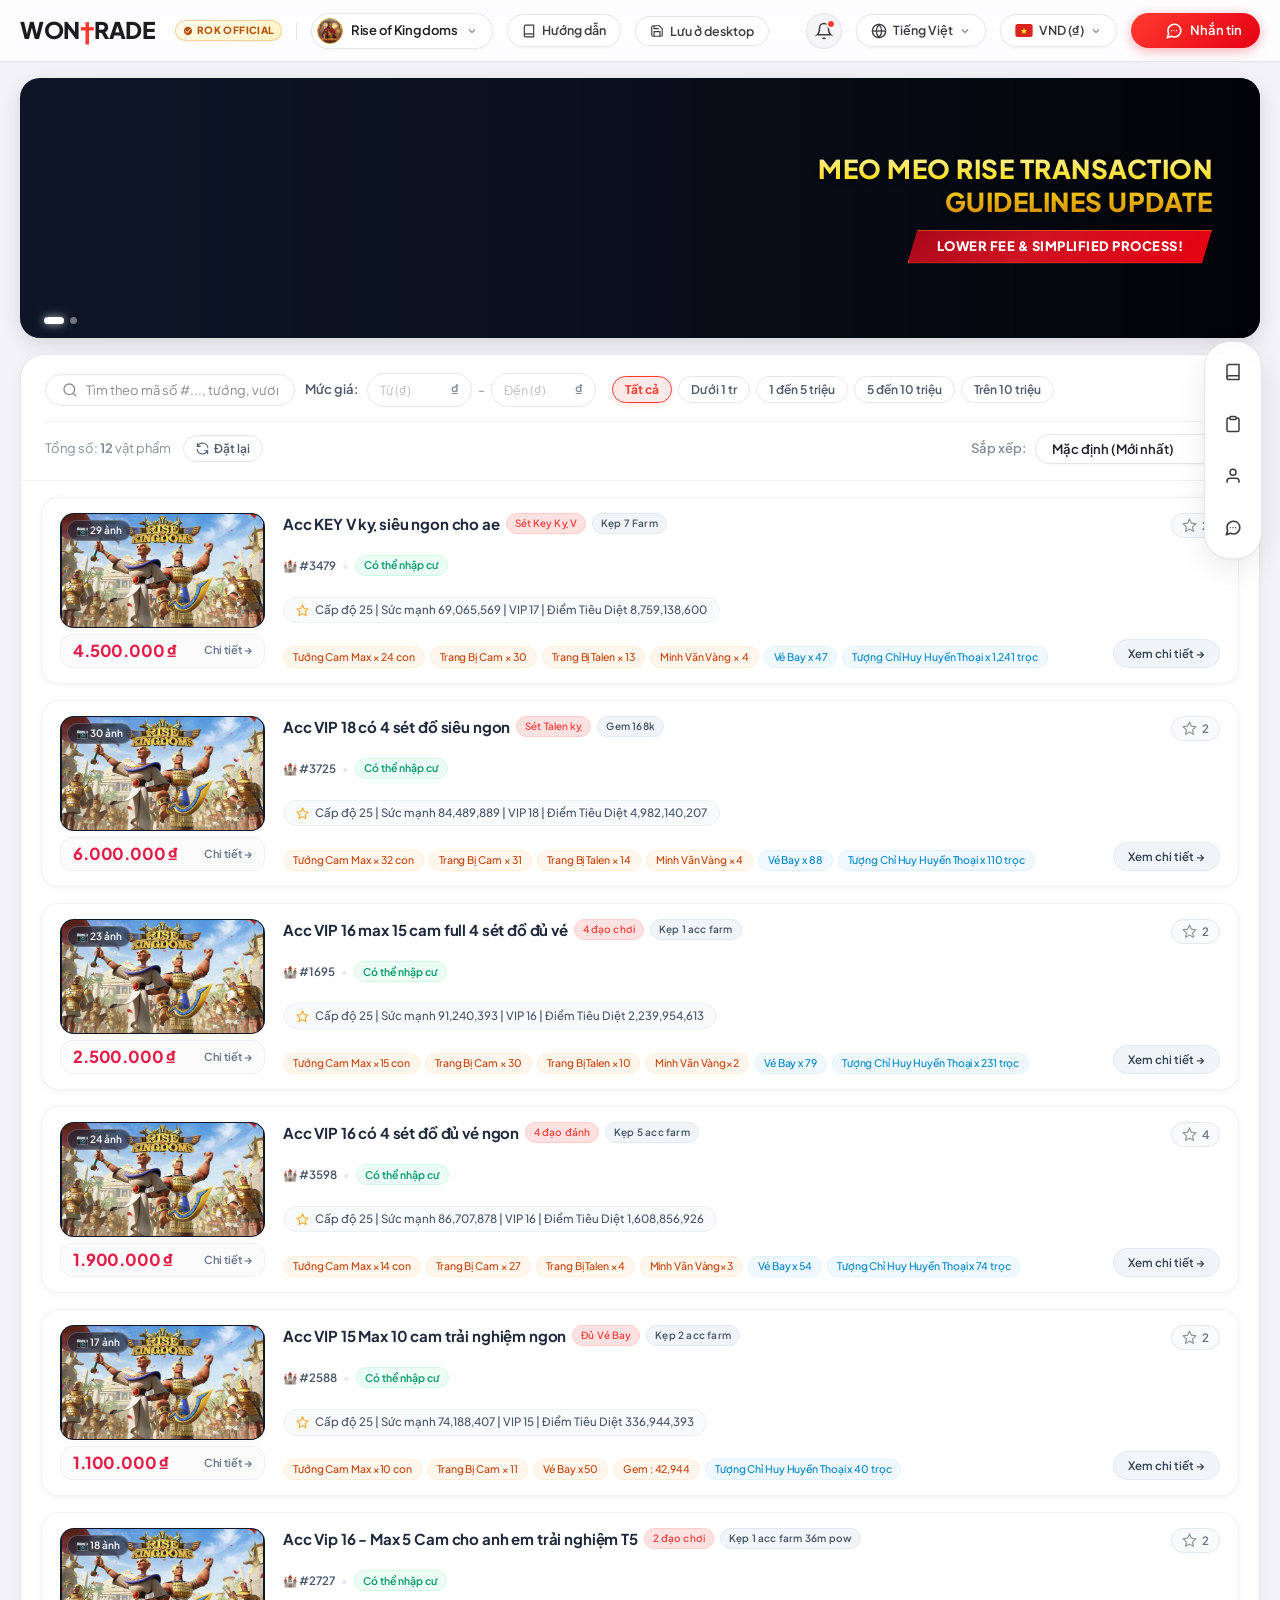
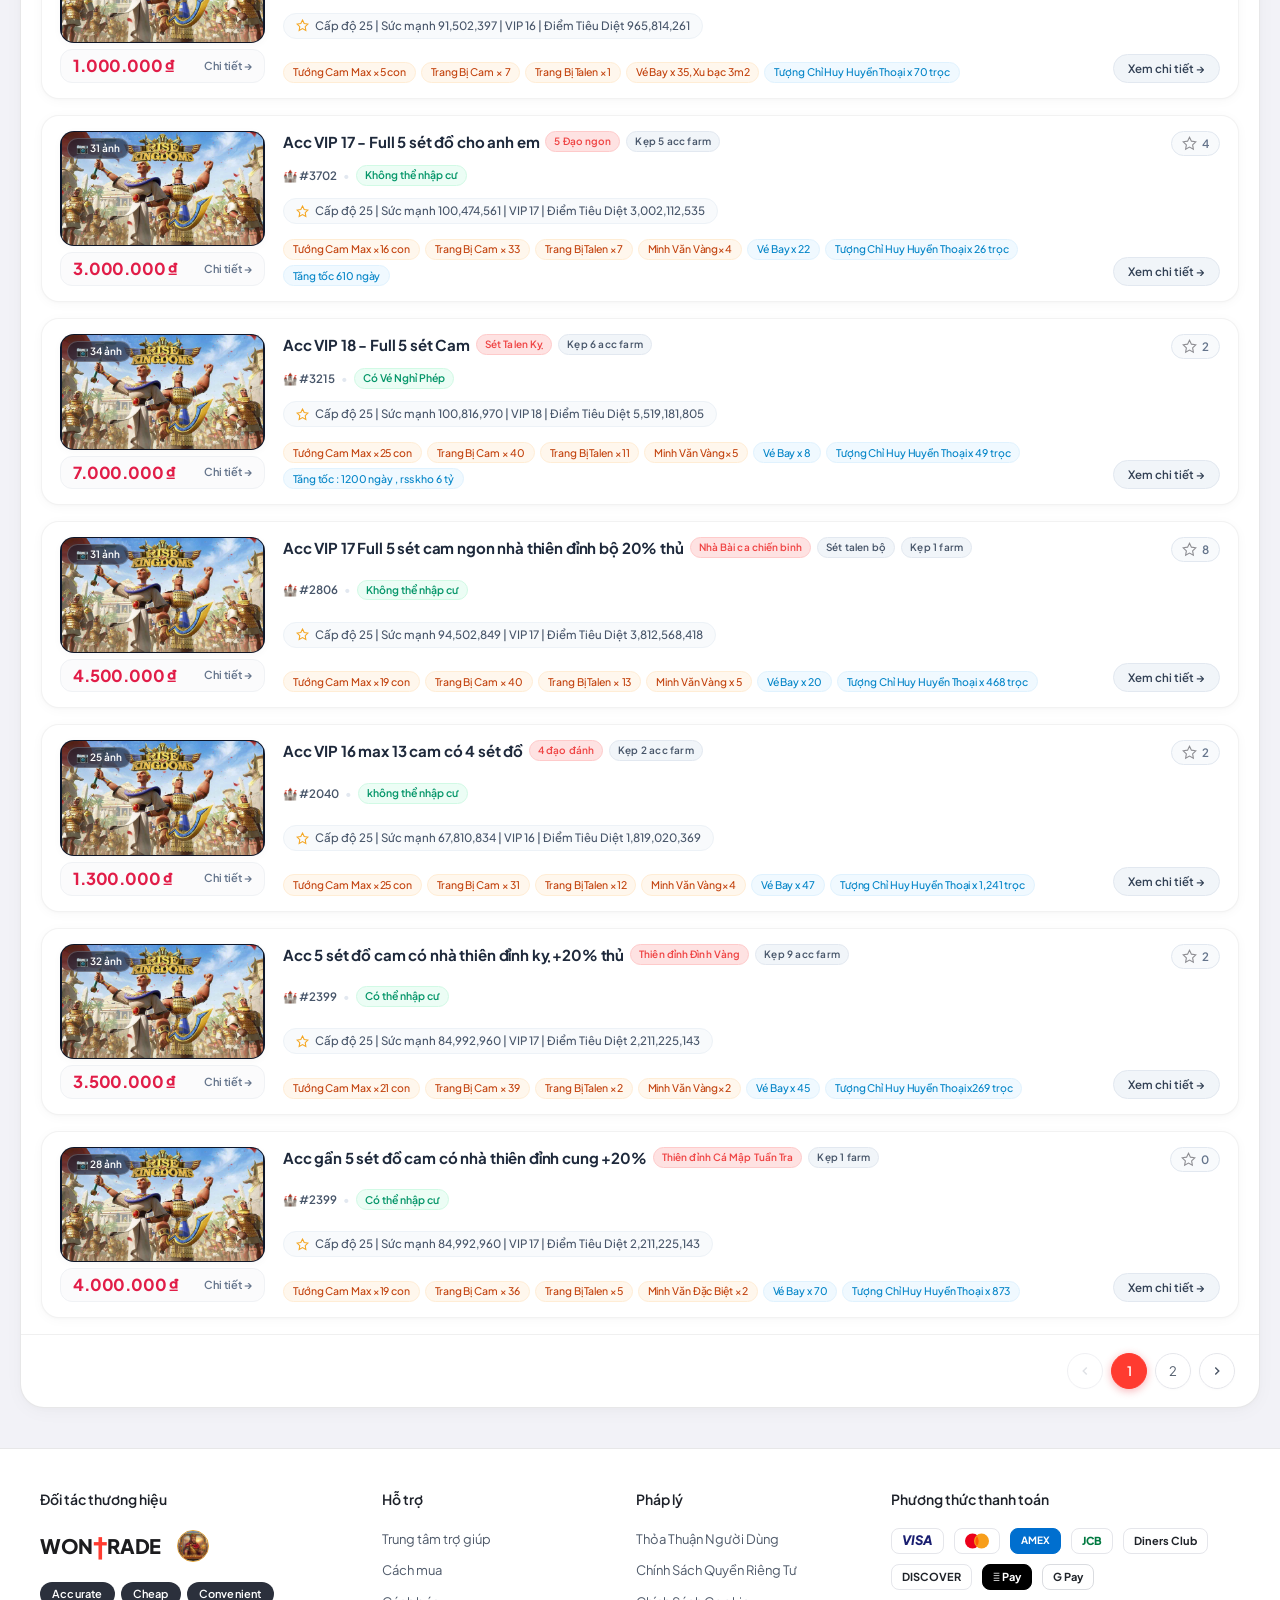
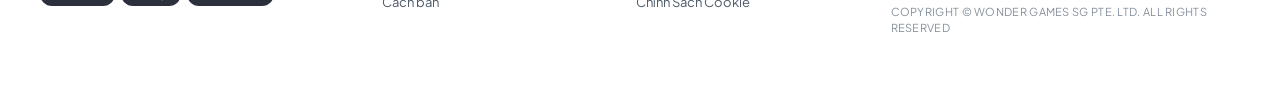
==== index.html @ 1739918a "Admin Edge-SSG: Cập nhật cấu hình index.html (12:25:56 30/10/2026)" ====
<!DOCTYPE html>
<html lang="vi">

<head>
  <meta charset="UTF-8">
  <meta name="viewport" content="width=device-width, initial-scale=1.0, maximum-scale=1.0, user-scalable=no">
  <title>Meo Meo Rise - Nền tảng giao dịch Rise of Kingdoms chính thức</title>
  <meta name="description"
    content="Meo Meo Rise - Nền tảng giao dịch tài khoản Rise of Kingdoms chính thức và uy tín hàng đầu. Mua bán acc ROK, chỉ huy thức tỉnh, trang bị VIP, trung gian giao dịch an toàn 100%, bảo hiểm minh bạch.">
  <meta name="keywords" content="Meo Meo Rise, meomeorise, nền tảng giao dịch rise of kingdoms chính thức, mua bán acc rok, giao dịch rok, acc rise of kingdoms, shop acc rok, trung gian rok">
  <meta name="robots" content="index, follow, max-image-preview:large, max-snippet:-1, max-video-preview:-1">
  <meta name="author" content="Meo Meo Rise">
  <link rel="canonical" href="https://meomeorise.com/">
  <script defer src="https://cloud.umami.is/script.js" data-website-id="843bc53a-deb9-4e2a-8f9f-ecd09ef79f84"></script>

  <!-- Thẻ chia sẻ mạng xã hội Zalo / Facebook (OpenGraph) -->
  <meta property="og:locale" content="vi_VN">
  <meta property="og:type" content="website">
  <meta property="og:title" content="Meo Meo Rise - Nền tảng giao dịch Rise of Kingdoms chính thức">
  <meta property="og:description"
    content="Meo Meo Rise - Nền tảng giao dịch tài khoản Rise of Kingdoms chính thức và uy tín hàng đầu. Mua bán acc ROK, chỉ huy thức tỉnh, trang bị VIP, trung gian giao dịch an toàn 100%, bảo hiểm minh bạch.">
  <meta property="og:url" content="https://meomeorise.com/">
  <meta property="og:site_name" content="Meo Meo Rise">
  <meta property="og:image" content="assets/rok_avatar.jpg">
  <meta property="og:image:secure_url" content="assets/rok_avatar.jpg">
  <meta property="og:image:width" content="1200">
  <meta property="og:image:height" content="630">
  <meta property="og:image:alt" content="Meo Meo Rise - Nền tảng giao dịch Rise of Kingdoms chính thức">

  <!-- Thẻ Twitter Card -->
  <meta name="twitter:card" content="summary_large_image">
  <meta name="twitter:title" content="Meo Meo Rise - Nền tảng giao dịch Rise of Kingdoms chính thức">
  <meta name="twitter:description"
    content="Meo Meo Rise - Nền tảng giao dịch tài khoản Rise of Kingdoms chính thức và uy tín hàng đầu. Mua bán acc ROK, chỉ huy thức tỉnh, trang bị VIP, trung gian giao dịch an toàn 100%, bảo hiểm minh bạch.">
  <meta name="twitter:image" content="assets/rok_avatar.jpg">

  <!-- Mobile & Browser Appearance -->
  <meta name="theme-color" content="#ffffff">
  <meta name="apple-mobile-web-app-capable" content="yes">
  <meta name="apple-mobile-web-app-status-bar-style" content="default">
  <meta name="apple-mobile-web-app-title" content="Meo Meo Rise">

  <!-- Dữ liệu có cấu trúc chuẩn SEO Schema.org (Google Search & Rich Snippets) -->
  <script type="application/ld+json">
  {
    "@context": "https://schema.org",
    "@graph": [
      {
        "@type": "WebSite",
        "@id": "https://meomeorise.com/#website",
        "url": "https://meomeorise.com/",
        "name": "Meo Meo Rise - Nền tảng giao dịch Rise of Kingdoms chính thức",
        "description": "Nền tảng giao dịch tài khoản Rise of Kingdoms chính thức và uy tín hàng đầu. Mua bán acc ROK, chỉ huy thức tỉnh, trang bị VIP, trung gian giao dịch an toàn 100%.",
        "inLanguage": "vi-VN"
      },
      {
        "@type": "Organization",
        "@id": "https://meomeorise.com/#organization",
        "name": "Meo Meo Rise",
        "url": "https://meomeorise.com/",
        "logo": {
          "@type": "ImageObject",
          "url": "https://meomeorise.com/assets/rok_avatar.jpg"
        },
        "contactPoint": {
          "@type": "ContactPoint",
          "telephone": "+84372996420",
          "contactType": "customer service",
          "areaServed": "VN",
          "availableLanguage": "Vietnamese"
        }
      }
    ]
  }
  </script>

  <!-- Google Fonts: Plus Jakarta Sans for SF Pro matching geometry -->
  <link rel="preconnect" href="https://fonts.googleapis.com">
  <link href="https://fonts.googleapis.com/css2?family=Plus+Jakarta+Sans:wght@400;500;600;700;800;900&display=swap" rel="stylesheet">
  <link rel="stylesheet" href="css/index.css?v=20261028_01">

  <!-- Mobile Layout Overrides: Đồng bộ 100% Giao diện Banner, Thẻ đồ & Header như bản PC -->
  <style>
    /* Mặc định trên Desktop: Ẩn dải ticker mobile */
    .mobile-trust-ticker {
      display: none;
    }

    @media (max-width: 768px), (pointer: coarse) and (max-width: 900px) {
      /* ======================================================================
         NÂNG CẤP GIAO DIỆN HEADER & MOBILE HEADER (CHI TIẾT & SANG TRỌNG)
         ====================================================================== */
      .site-header {
        display: none !important;
      }

      /* Mobile Header thanh lịch nền kính mờ Apple Frosted Glass - Cố định sticky */
      .mobile-header-bar {
        display: flex !important;
        position: sticky !important;
        top: 0 !important;
        left: 0 !important;
        width: 100% !important;
        height: 52px !important;
        background: rgba(255, 255, 255, 0.95) !important;
        -webkit-backdrop-filter: blur(24px) saturate(180%) !important;
        backdrop-filter: blur(24px) saturate(180%) !important;
        padding: 0 14px !important;
        border-bottom: 0.5px solid rgba(0, 0, 0, 0.07) !important;
        box-shadow: 0 2px 10px rgba(0, 0, 0, 0.03) !important;
        align-items: center !important;
        justify-content: space-between !important;
        z-index: 1000 !important;
        box-sizing: border-box !important;
      }

      /* Cụm bên trái: Logo & Mini Game Pill cùng 1 hàng thẳng tắp */
      .mobile-header-left {
        display: inline-flex !important;
        align-items: center !important;
        gap: 9px !important;
        min-width: 0 !important;
      }

      .mobile-logo {
        display: inline-flex !important;
        align-items: center !important;
        color: #0f172a !important;
        text-shadow: none !important;
        font-size: 19px !important;
        font-weight: 900 !important;
        letter-spacing: -0.03em !important;
        text-decoration: none !important;
        line-height: 1 !important;
        user-select: none !important;
        transition: opacity 0.15s ease !important;
        flex-shrink: 0 !important;
      }
      .mobile-logo:active {
        opacity: 0.75 !important;
      }
      .mobile-logo .logo-dagger {
        color: #e60012 !important;
        font-weight: 900 !important;
        margin: 0 1px !important;
        filter: drop-shadow(0 2px 4px rgba(230, 0, 18, 0.35)) !important;
      }

      /* Vạch ngăn cách */
      .mobile-header-divider {
        width: 1px !important;
        height: 16px !important;
        background: rgba(0, 0, 0, 0.1) !important;
        flex-shrink: 0 !important;
      }

      /* Mini Game Selector Pill */
      .mobile-game-pill {
        display: inline-flex !important;
        align-items: center !important;
        gap: 5px !important;
        background: rgba(248, 250, 252, 0.95) !important;
        border: 1px solid rgba(226, 232, 240, 0.95) !important;
        border-radius: 9999px !important;
        padding: 3px 8px 3px 3.5px !important;
        box-shadow: 0 1px 3px rgba(0, 0, 0, 0.04) !important;
        cursor: pointer !important;
        user-select: none !important;
        transition: all 0.15s ease !important;
        flex-shrink: 0 !important;
      }
      .mobile-game-pill:active {
        transform: scale(0.95) !important;
        background: #f1f5f9 !important;
      }
      .mobile-game-avatar {
        width: 20px !important;
        height: 20px !important;
        border-radius: 50% !important;
        object-fit: cover !important;
        border: 1.5px solid #d48806 !important;
        box-shadow: 0 1px 3px rgba(212, 136, 6, 0.25) !important;
        display: block !important;
      }
      .mobile-game-tag {
        font-size: 11.5px !important;
        font-weight: 800 !important;
        color: #1e293b !important;
        letter-spacing: -0.01em !important;
        line-height: 1 !important;
      }
      .mobile-game-pill .chevron-svg {
        width: 9px !important;
        height: 9px !important;
        color: #94a3b8 !important;
        margin-left: -1px !important;
      }

      /* Mini Game Selector Pill */
      .mobile-game-pill {
        display: inline-flex !important;
        align-items: center !important;
        gap: 5px !important;
        background: rgba(248, 250, 252, 0.95) !important;
        border: 1px solid rgba(226, 232, 240, 0.9) !important;
        border-radius: 9999px !important;
        padding: 2.5px 7px 2.5px 3px !important;
        box-shadow: 0 1px 3px rgba(0, 0, 0, 0.03) !important;
        cursor: pointer !important;
        user-select: none !important;
        transition: all 0.15s ease !important;
        flex-shrink: 0 !important;
      }
      .mobile-game-pill:active {
        transform: scale(0.95) !important;
        background: #f1f5f9 !important;
      }
      .mobile-game-avatar {
        width: 20px !important;
        height: 20px !important;
        border-radius: 50% !important;
        object-fit: cover !important;
        border: 1.5px solid #d48806 !important;
        box-shadow: 0 1px 3px rgba(212, 136, 6, 0.25) !important;
      }
      .mobile-game-tag {
        font-size: 11px !important;
        font-weight: 800 !important;
        color: #1e293b !important;
        letter-spacing: -0.01em !important;
      }
      .mobile-game-pill .chevron-svg {
        width: 9px !important;
        height: 9px !important;
        color: #94a3b8 !important;
        margin-left: -1px !important;
      }

      /* Cụm bên phải: Hướng dẫn, Chuông thông báo & Zalo Chat */
      .mobile-header-right {
        display: flex !important;
        align-items: center !important;
        gap: 6px !important;
        flex-shrink: 0 !important;
      }

      /* Nút icon tròn tiện ích */
      .mobile-icon-btn {
        width: 33px !important;
        height: 33px !important;
        border-radius: 50% !important;
        display: inline-flex !important;
        align-items: center !important;
        justify-content: center !important;
        background: rgba(241, 245, 249, 0.85) !important;
        border: 1px solid rgba(226, 232, 240, 0.95) !important;
        color: #475569 !important;
        position: relative !important;
        cursor: pointer !important;
        text-decoration: none !important;
        box-shadow: 0 1px 3px rgba(0, 0, 0, 0.02) !important;
        transition: transform 0.15s ease, background 0.15s ease !important;
        -webkit-tap-highlight-color: transparent !important;
      }
      .mobile-icon-btn:active {
        transform: scale(0.91) !important;
        background: #e2e8f0 !important;
        color: #0f172a !important;
      }
      .mobile-icon-btn svg {
        flex-shrink: 0 !important;
      }

      /* Chấm đỏ ping thông báo */
      .mobile-bell-ping {
        position: absolute !important;
        top: 6px !important;
        right: 6px !important;
        width: 6.5px !important;
        height: 6.5px !important;
        background-color: #ef4444 !important;
        border-radius: 50% !important;
        box-shadow: 0 0 0 1.5px #ffffff !important;
      }
      .mobile-bell-ping::after {
        content: '' !important;
        position: absolute !important;
        inset: -2px !important;
        border-radius: 50% !important;
        border: 1.5px solid rgba(239, 68, 68, 0.7) !important;
        animation: mobilePingAnim 2s cubic-bezier(0, 0, 0.2, 1) infinite !important;
      }
      @keyframes mobilePingAnim {
        0% { transform: scale(0.9); opacity: 1; }
        75%, 100% { transform: scale(2.2); opacity: 0; }
      }

      /* Nút Nhắn tin Mobile Tối giản, Tinh tế & Sang trọng (Apple Frosted Pill) */
      .mobile-header-zalo {
        display: inline-flex !important;
        align-items: center !important;
        justify-content: center !important;
        gap: 6px !important;
        background: #ffffff !important;
        border: 1px solid rgba(226, 232, 240, 0.95) !important;
        color: #0f172a !important;
        border-radius: 9999px !important;
        padding: 0 11px 0 9px !important;
        height: 31px !important;
        width: auto !important;
        font-size: 11.5px !important;
        font-weight: 600 !important;
        letter-spacing: -0.01em !important;
        box-shadow: 0 1px 3px rgba(15, 23, 42, 0.04) !important;
        text-decoration: none !important;
        user-select: none !important;
        transition: all 0.15s ease !important;
        flex-shrink: 0 !important;
        animation: none !important;
      }
      .mobile-header-zalo:hover,
      .mobile-header-zalo:active {
        background: #f8fafc !important;
        border-color: #cbd5e1 !important;
        transform: scale(0.96) !important;
        box-shadow: 0 1px 2px rgba(15, 23, 42, 0.08) !important;
      }
      .mobile-zalo-icon-box {
        position: relative !important;
        display: inline-flex !important;
        align-items: center !important;
        justify-content: center !important;
        width: 15px !important;
        height: 15px !important;
        flex-shrink: 0 !important;
      }
      .mobile-header-zalo .mobile-zalo-icon {
        width: 14.5px !important;
        height: 14.5px !important;
        stroke: #e60012 !important;
        color: #e60012 !important;
        stroke-width: 2.1 !important;
        filter: none !important;
        display: block !important;
      }
      .mobile-header-zalo .mobile-zalo-text {
        font-size: 11.5px !important;
        font-weight: 600 !important;
        line-height: 1 !important;
        color: #0f172a !important;
      }

      /* Chấm xanh trạng thái Online CSKH gọn gàng, tinh tế */
      .mobile-online-status {
        position: absolute !important;
        top: -1.5px !important;
        right: -2.5px !important;
        width: 5.5px !important;
        height: 5.5px !important;
        background-color: #10b981 !important;
        border-radius: 50% !important;
        border: 1px solid #ffffff !important;
        box-shadow: 0 0 2px rgba(16, 185, 129, 0.4) !important;
        flex-shrink: 0 !important;
      }

      /* Dải Micro-Trust Bar chạy cam kết uy tín mượt mà ngay dưới Mobile Header */
      .mobile-trust-ticker {
        display: flex !important;
        align-items: center !important;
        width: 100% !important;
        height: 27px !important;
        background: linear-gradient(90deg, #fff7ed 0%, #ffffff 50%, #fef2f2 100%) !important;
        border-bottom: 0.5px solid rgba(0, 0, 0, 0.05) !important;
        overflow: hidden !important;
        position: relative !important;
        box-sizing: border-box !important;
        user-select: none !important;
      }
      .trust-ticker-track {
        display: flex !important;
        align-items: center !important;
        gap: 12px !important;
        white-space: nowrap !important;
        padding: 0 12px !important;
        animation: trustTickerScroll 24s linear infinite !important;
        will-change: transform !important;
      }
      .trust-ticker-track:hover {
        animation-play-state: paused !important;
      }
      @keyframes trustTickerScroll {
        0% { transform: translateX(0); }
        100% { transform: translateX(-50%); }
      }
      .trust-item {
        display: inline-flex !important;
        align-items: center !important;
        gap: 4px !important;
        font-size: 10px !important;
        font-weight: 700 !important;
        color: #334155 !important;
        letter-spacing: -0.01em !important;
      }
      .trust-item .trust-icon {
        font-size: 10.5px !important;
        line-height: 1 !important;
      }
      .trust-dot {
        font-size: 8px !important;
        color: #cbd5e1 !important;
      }

      /* Tinh chỉnh cho màn hình điện thoại nhỏ (iPhone SE, Android màn hẹp <= 380px) */
      @media (max-width: 380px) {
        .mobile-header-bar {
          padding: 0 10px !important;
          height: 50px !important;
        }
        .mobile-header-left {
          gap: 6px !important;
        }
        .mobile-logo {
          font-size: 16.5px !important;
        }
        .mobile-header-divider {
          height: 14px !important;
        }
        .mobile-game-pill {
          padding: 2.5px 6px 2.5px 2.5px !important;
        }
        .mobile-game-avatar {
          width: 18px !important;
          height: 18px !important;
        }
        .mobile-game-tag {
          font-size: 10.5px !important;
        }
        .mobile-header-zalo {
          padding: 0 10px 0 8px !important;
          height: 31px !important;
          font-size: 11px !important;
        }
        .mobile-header-zalo .mobile-zalo-text {
          font-size: 11px !important;
        }
      }

      /* Khung Hero Banner bo tròn có lề 2 bên y hệt PC */
      .hero-banner-container {
        padding: 0 12px !important;
        margin: 12px auto 0 auto !important;
        width: 100% !important;
        max-width: 100% !important;
        box-sizing: border-box !important;
      }
      .hero-banner {
        border-radius: 16px !important;
        width: 100% !important;
        height: auto !important;
        aspect-ratio: 2.35 / 1 !important;
        min-height: 145px !important;
        max-height: 190px !important;
        background: #0f172a !important;
        overflow: hidden !important;
        position: relative !important;
        box-shadow: 0 4px 16px rgba(0, 0, 0, 0.08) !important;
      }
      .banner-slides-track {
        position: absolute !important;
        inset: 0 !important;
        width: 100% !important;
        height: 100% !important;
      }
      .banner-slide {
        width: 100% !important;
        height: 100% !important;
        background-size: cover !important;
        background-position: 46% center !important;
      }
      .hero-banner::before {
        content: '' !important;
        position: absolute !important;
        inset: 0 !important;
        background: linear-gradient(180deg, rgba(0,0,0,0.02) 0%, rgba(0,0,0,0.08) 50%, rgba(0,0,0,0.4) 100%) !important;
        pointer-events: none !important;
        z-index: 3 !important;
      }

      /* Text Overlay trên Banner hiển thị chuẩn như bản PC, không che mặt nhân vật */
      .banner-overlay-content {
        display: flex !important;
        position: absolute !important;
        right: 12px !important;
        bottom: 10px !important;
        top: auto !important;
        transform: none !important;
        z-index: 5 !important;
        text-align: right !important;
        flex-direction: column !important;
        align-items: flex-end !important;
        gap: 3px !important;
        max-width: 62% !important;
        pointer-events: none !important;
      }
      .banner-headline {
        font-size: 11px !important;
        font-weight: 900 !important;
        letter-spacing: 0.2px !important;
        line-height: 1.25 !important;
        background: linear-gradient(180deg, #fff2a3 0%, #fadb14 45%, #d48806 100%) !important;
        -webkit-background-clip: text !important;
        -webkit-text-fill-color: transparent !important;
        filter: drop-shadow(0 1px 3px rgba(0,0,0,0.85)) !important;
        margin: 0 !important;
      }
      .banner-ribbon {
        display: inline-block !important;
        background: linear-gradient(90deg, #e60012 0%, #ff3b30 100%) !important;
        color: #ffffff !important;
        font-size: 8px !important;
        font-weight: 800 !important;
        padding: 2.5px 8px !important;
        border-radius: 9999px !important;
        letter-spacing: 0.2px !important;
        box-shadow: 0 2px 8px rgba(230, 0, 18, 0.4) !important;
        transform: skew(-4deg) !important;
      }
      .banner-dots-track {
        display: flex !important;
        position: absolute !important;
        bottom: 8px !important;
        left: 12px !important;
        z-index: 6 !important;
        gap: 5px !important;
        align-items: center !important;
      }
      .banner-dots-track .b-dot {
        width: 5px !important;
        height: 5px !important;
        border-radius: 9999px !important;
        background: rgba(255, 255, 255, 0.45) !important;
      }
      .banner-dots-track .b-dot.active {
        width: 14px !important;
        background: #ffffff !important;
        box-shadow: 0 0 6px rgba(255, 255, 255, 0.8) !important;
      }
      .mobile-banner-content {
        display: none !important;
      }

      /* Khối nội dung bên dưới Banner */
      .ios-sheet-handle {
        display: none !important;
      }
      .main-wrapper {
        margin: 10px auto 0 auto !important;
        padding: 0 12px 115px 12px !important;
        max-width: 100% !important;
      }
      .content-card {
        border-radius: 16px !important;
        border: 1px solid rgba(0, 0, 0, 0.05) !important;
        box-shadow: 0 2px 12px rgba(0, 0, 0, 0.03) !important;
        background: #ffffff !important;
        padding: 10px 0 24px 0 !important;
      }

      /* Thẻ thumbnail ảnh (Card Cover) 16:9 bo góc chuẩn y như PC */
      .card-cover-column {
        width: 100% !important;
        gap: 6px !important;
      }
      .card-cover-wrap {
        width: 100% !important;
        height: auto !important;
        aspect-ratio: 16 / 9 !important;
        max-height: none !important;
        border-radius: 14px !important;
        background: #0f172a !important;
        overflow: hidden !important;
      }
      .card-cover-img {
        width: 100% !important;
        height: 100% !important;
        object-fit: contain !important;
        background: #0f172a !important;
      }
    }
  </style>

  <!-- Favicon Package -->
  <link rel="icon" href="/favicon.ico" sizes="any">
  <link rel="icon" href="/favicon-32x32.png" type="image/png" sizes="32x32">
  <link rel="icon" href="/favicon-16x16.png" type="image/png" sizes="16x16">
  <link rel="apple-touch-icon" sizes="180x180" href="/apple-touch-icon.png">
  <link rel="manifest" href="/manifest.json">
</head>

<body>

  <div class="app-viewport">
    <!-- ======================================================================
         DESKTOP HEADER
         ====================================================================== -->
    <header class="site-header">
      <div class="header-inner">
        <!-- Left Nav -->
        <div class="header-left">
          <a href="index.html" class="logo" style="text-decoration: none;">
            WON<span class="logo-dagger">†</span>RADE
          </a>
          <span class="header-official-pill" title="Đối tác ROK chính thức">
            <svg width="10" height="10" viewBox="0 0 24 24" fill="currentColor">
              <path d="M12 2C6.48 2 2 6.48 2 12s4.48 10 10 10 10-4.48 10-10S17.52 2 12 2zm-2 15l-5-5 1.41-1.41L10 14.17l7.59-7.59L19 8l-9 9z"/>
            </svg>
            <span>ROK Official</span>
          </span>
          <div class="header-divider"></div>

          <!-- Game Selector Dropdown -->
          <div class="game-selector-dropdown" onclick="showActionNotice('Chọn trò chơi: Rise of Kingdoms')" title="Sàn Rise of Kingdoms">
            <img src="assets/rok_avatar.jpg" alt="Rise of Kingdoms" class="game-avatar">
            <span class="game-name">Rise of Kingdoms</span>
            <svg class="chevron-svg" width="12" height="12" viewBox="0 0 24 24" fill="none" stroke="currentColor"
              stroke-width="2.5">
              <polyline points="6 9 12 15 18 9"></polyline>
            </svg>
          </div>

          <!-- Lối tắt Hướng dẫn giao dịch -->
          <a href="guide/index.html" class="header-guide-link" title="Hướng dẫn quy trình giao dịch an toàn">
            <svg width="14" height="14" viewBox="0 0 24 24" fill="none" stroke="currentColor" stroke-width="2">
              <path d="M4 19.5A2.5 2.5 0 0 1 6.5 17H20"></path>
              <path d="M6.5 2H20v20H6.5A2.5 2.5 0 0 1 4 19.5v-15A2.5 2.5 0 0 1 6.5 2z"></path>
            </svg>
            <span>Hướng dẫn</span>
          </a>

          <!-- Desktop Save Button -->
          <button class="btn-desktop-save" onclick="showActionNotice('Đã lưu lối tắt vào desktop')">
            <svg width="14" height="14" viewBox="0 0 24 24" fill="none" stroke="currentColor" stroke-width="2">
              <path d="M19 21H5a2 2 0 0 1-2-2V5a2 2 0 0 1 2-2h11l5 5v11a2 2 0 0 1-2 2z"></path>
              <polyline points="17 21 17 13 7 13 7 21"></polyline>
              <polyline points="7 3 7 8 15 8"></polyline>
            </svg>
            <span>Lưu ở desktop</span>
          </button>
        </div>

        <!-- Right Nav -->
        <div class="header-right">
          <!-- Notification Bell -->
          <button class="header-icon-btn" onclick="showActionNotice('Thông báo: Bảo hiểm giao dịch an toàn 100% đang trực tuyến!')" title="Thông báo hệ thống">
            <svg width="18" height="18" viewBox="0 0 24 24" fill="none" stroke="currentColor" stroke-width="2">
              <path d="M18 8A6 6 0 0 0 6 8c0 7-3 9-3 9h18s-3-2-3-9"></path>
              <path d="M13.73 21a2 2 0 0 1-3.46 0"></path>
            </svg>
            <span class="badge-dot"></span>
          </button>

          <!-- Language Selector -->
          <div class="header-select-btn" onclick="showActionNotice('Đổi ngôn ngữ')">
            <svg width="16" height="16" viewBox="0 0 24 24" fill="none" stroke="currentColor" stroke-width="2">
              <circle cx="12" cy="12" r="10"></circle>
              <line x1="2" y1="12" x2="22" y2="12"></line>
              <path d="M12 2a15.3 15.3 0 0 1 4 10 15.3 15.3 0 0 1-4 10 15.3 15.3 0 0 1-4-10 15.3 15.3 0 0 1 4-10z">
              </path>
            </svg>
            <span>Tiếng Việt</span>
            <svg class="chevron-svg" width="12" height="12" viewBox="0 0 24 24" fill="none" stroke="currentColor"
              stroke-width="2.5">
              <polyline points="6 9 12 15 18 9"></polyline>
            </svg>
          </div>

          <!-- Currency Selector (VND) -->
          <div class="header-select-btn" onclick="showActionNotice('Đơn vị tiền tệ: VND (₫)')">
            <svg class="flag-icon" viewBox="0 0 640 480">
              <rect width="640" height="480" fill="#da251d" />
              <polygon points="320,150 348,235 438,235 365,288 393,373 320,320 247,373 275,288 202,235 292,235"
                fill="#ffff00" />
            </svg>
            <span>VND (₫)</span>
            <svg class="chevron-svg" width="12" height="12" viewBox="0 0 24 24" fill="none" stroke="currentColor"
              stroke-width="2.5">
              <polyline points="6 9 12 15 18 9"></polyline>
            </svg>
          </div>

          <!-- Contact Zalo Message Button -->
          <a href="https://zalo.me/0949257924" target="_blank" rel="noopener noreferrer" class="btn-chat-zalo"
            title="Nhắn tin Zalo: 0949257924">
            <span class="mobile-online-status" style="width: 7px; height: 7px; margin-right: 2px;" title="CSKH trực tuyến 24/7">
              <span class="status-core"></span>
              <span class="status-ring"></span>
            </span>
            <svg width="18" height="18" viewBox="0 0 24 24" fill="none" stroke="currentColor" stroke-width="2.2"
              stroke-linecap="round" stroke-linejoin="round">
              <path
                d="M21 11.5a8.38 8.38 0 0 1-.9 3.8 8.5 8.5 0 0 1-7.6 4.7 8.38 8.38 0 0 1-3.8-.9L3 21l1.9-5.7a8.38 8.38 0 0 1-.9-3.8 8.5 8.5 0 0 1 4.7-7.6 8.38 8.38 0 0 1 3.8-.9h.5a8.48 8.48 0 0 1 8 8v.5z">
              </path>
              <circle cx="8.5" cy="11.5" r="0.9" fill="currentColor" stroke="none"></circle>
              <circle cx="12" cy="11.5" r="0.9" fill="currentColor" stroke="none"></circle>
              <circle cx="15.5" cy="11.5" r="0.9" fill="currentColor" stroke="none"></circle>
            </svg>
            <span>Nhắn tin</span>
          </a>
        </div>
      </div>
    </header>

    <!-- ======================================================================
         MOBILE HEADER BAR (Căn chỉnh trục ngang hoàn hảo, sang trọng)
         ====================================================================== -->
    <header class="mobile-header-bar" role="banner">
      <!-- Cụm bên trái: Logo WONTRADE cùng hàng với Mini Game Pill -->
      <div class="mobile-header-left">
        <a href="index.html" class="mobile-logo" title="Trang chủ WONTRADE" aria-label="WONTRADE">
          WON<span class="logo-dagger">†</span>RADE
        </a>

        <div class="mobile-header-divider" aria-hidden="true"></div>

        <!-- Mini Game Selector Pill -->
        <div class="mobile-game-pill" onclick="showActionNotice('Sàn giao dịch chính thức: Rise of Kingdoms (ROK) • Trực tuyến 24/7')" title="Rise of Kingdoms">
          <img src="assets/rok_avatar.jpg" alt="Rise of Kingdoms" class="mobile-game-avatar">
          <span class="mobile-game-tag">ROK</span>
          <svg class="chevron-svg" width="9" height="9" viewBox="0 0 24 24" fill="none" stroke="currentColor" stroke-width="2.5">
            <polyline points="6 9 12 15 18 9"></polyline>
          </svg>
        </div>
      </div>

      <!-- Cụm bên phải: Nút Nhắn tin Zalo CSKH Trực tuyến -->
      <div class="mobile-header-right">
        <!-- Nút Zalo Tối giản, Tinh tế & Sang trọng (Apple Frosted Pill) -->
        <a href="https://zalo.me/0949257924" target="_blank" rel="noopener noreferrer"
          class="mobile-header-zalo" title="Nhắn tin Zalo: 0949257924" aria-label="Nhắn tin hỗ trợ qua Zalo">
          <span class="mobile-zalo-icon-box">
            <svg class="mobile-zalo-icon" width="14" height="14" viewBox="0 0 24 24" fill="none" stroke="currentColor" stroke-width="2.2"
              stroke-linecap="round" stroke-linejoin="round">
              <path
                d="M21 11.5a8.38 8.38 0 0 1-.9 3.8 8.5 8.5 0 0 1-7.6 4.7 8.38 8.38 0 0 1-3.8-.9L3 21l1.9-5.7a8.38 8.38 0 0 1-.9-3.8 8.5 8.5 0 0 1 4.7-7.6 8.38 8.38 0 0 1 3.8-.9h.5a8.48 8.48 0 0 1 8 8v.5z">
              </path>
              <circle cx="8.5" cy="11.5" r="0.9" fill="currentColor" stroke="none"></circle>
              <circle cx="12" cy="11.5" r="0.9" fill="currentColor" stroke="none"></circle>
              <circle cx="15.5" cy="11.5" r="0.9" fill="currentColor" stroke="none"></circle>
            </svg>
            <span class="mobile-online-status" title="CSKH trực tuyến 24/7" aria-hidden="true"></span>
          </span>
          <span class="mobile-zalo-text">Nhắn tin</span>
        </a>
      </div>
    </header>

    <!-- Dải Micro-Trust Bar (Thanh cam kết uy tín mượt mà trên Mobile) -->
    <div class="mobile-trust-ticker" aria-label="Cam kết dịch vụ">
      <div class="trust-ticker-track">
        <div class="trust-item"><span class="trust-icon">🛡️</span><span>Bảo hiểm 100%</span></div>
        <div class="trust-dot">•</div>
        <div class="trust-item"><span class="trust-icon">⚡</span><span>Giao dịch an toàn 24/7</span></div>
        <div class="trust-dot">•</div>
        <div class="trust-item"><span class="trust-icon">💬</span><span>Zalo hỗ trợ 30s</span></div>
        <div class="trust-dot">•</div>
        <div class="trust-item"><span class="trust-icon">👑</span><span>Acc chính chủ sạch</span></div>
        <div class="trust-dot">•</div>
        <div class="trust-item"><span class="trust-icon">🛡️</span><span>Bảo hiểm 100%</span></div>
        <div class="trust-dot">•</div>
        <div class="trust-item"><span class="trust-icon">⚡</span><span>Giao dịch an toàn 24/7</span></div>
        <div class="trust-dot">•</div>
        <div class="trust-item"><span class="trust-icon">💬</span><span>Zalo hỗ trợ 30s</span></div>
        <div class="trust-dot">•</div>
        <div class="trust-item"><span class="trust-icon">👑</span><span>Acc chính chủ sạch</span></div>
      </div>
    </div>

    <!-- ======================================================================
         HERO BANNER
         ====================================================================== -->
    <div class="hero-banner-container">
      <!-- Banner Body -->
      <div class="hero-banner" id="heroBannerCarousel">
        <!-- Background Slides Track (Chạy qua lại các ảnh banner) -->
        <div class="banner-slides-track" id="bannerSlidesTrack">
          <!-- BANNER_SLIDES_START -->
          <div class="banner-slide active" style="background-image: url('https://res09.bignox.com/appcenter/vn/2020/02/RiseofKingdoms.jpg');"></div>
          <div class="banner-slide " style="background-image: url('https://i.ibb.co/GQ7jRZbj/1792854019763-7880084465306086323-7880084465306086323-dcdc29bf0f7e7c5f157ada4f17ef9a06.jpg');"></div>
          <!-- BANNER_SLIDES_END -->
        </div>

        <!-- Desktop Prev/Next Controls -->
        <button type="button" class="banner-arrow-btn prev" id="bannerPrevBtn" onclick="prevBannerSlide(event)" aria-label="Ảnh trước">
          <svg width="20" height="20" viewBox="0 0 24 24" fill="none" stroke="currentColor" stroke-width="2.5"><polyline points="15 18 9 12 15 6"/></svg>
        </button>
        <button type="button" class="banner-arrow-btn next" id="bannerNextBtn" onclick="nextBannerSlide(event)" aria-label="Ảnh sau">
          <svg width="20" height="20" viewBox="0 0 24 24" fill="none" stroke="currentColor" stroke-width="2.5"><polyline points="9 18 15 12 9 6"/></svg>
        </button>

        <!-- Desktop & Mobile Overlay Text (Đồng bộ chuẩn PC) -->
        <div class="banner-overlay-content">
          <h1 class="banner-headline">MEO MEO RISE TRANSACTION GUIDELINES UPDATE</h1>
          <div class="banner-ribbon">LOWER FEE & SIMPLIFIED PROCESS!</div>
        </div>

        <!-- Slide Indicators (Hiển thị cả desktop & mobile) -->
        <div class="banner-dots-track" id="bannerDesktopDots"></div>

        <!-- Mobile Hidden Container giữ ID cho JS nếu cần -->
        <div class="mobile-banner-content" style="display: none !important;">
          <div class="carousel-dots" id="bannerMobileDots"></div>
        </div>
      </div>
    </div>

    <!-- ======================================================================
         MAIN CONTENT AREA
         ====================================================================== -->
    <main class="main-wrapper">
      <div class="content-card">
        <!-- iOS Sheet Grabber Handle (Mobile) -->
        <div class="ios-sheet-handle" aria-hidden="true"></div>

        <!-- ==================================================================
             BỘ LỌC VÀ SẮP XẾP SẢN PHẨM (TRANG CHỦ)
             ================================================================== -->
        <div class="filter-section">
          <div class="filter-row-top">
            <!-- Tìm kiếm theo mã ID / từ khóa -->
            <div class="search-input-wrapper">
              <svg class="search-icon-svg" width="16" height="16" viewBox="0 0 24 24" fill="none" stroke="#8c8c8c" stroke-width="2">
                <circle cx="11" cy="11" r="8"></circle>
                <line x1="21" y1="21" x2="16.65" y2="16.65"></line>
              </svg>
              <input type="text" id="searchInputDesktop" class="search-input" placeholder="Tìm theo mã số #..., tướng, vương quốc...">
            </div>

            <!-- Lọc khoảng giá -->
            <div class="price-range-group">
              <span class="filter-label">Mức giá:</span>
              <div class="price-input-wrapper">
                <input type="number" id="minPrice" class="price-input" placeholder="Từ (₫)" min="0" step="500000">
                <span class="price-currency">₫</span>
              </div>
              <span class="range-dash">-</span>
              <div class="price-input-wrapper">
                <input type="number" id="maxPrice" class="price-input" placeholder="Đến (₫)" min="0" step="500000">
                <span class="price-currency">₫</span>
              </div>
            </div>

            <!-- Các mốc giá chọn nhanh -->
            <div class="price-quick-chips">
              <button type="button" class="quick-chip active" data-range="all" onclick="setQuickPrice(0, 0, this)">Tất cả</button>
              <button type="button" class="quick-chip" data-range="u1" onclick="setQuickPrice(0, 1000000, this)">Dưới 1 tr</button>
              <button type="button" class="quick-chip" data-range="1-5" onclick="setQuickPrice(1000000, 5000000, this)">1 đến 5 triệu</button>
              <button type="button" class="quick-chip" data-range="5-10" onclick="setQuickPrice(5000000, 10000000, this)">5 đến 10 triệu</button>
              <button type="button" class="quick-chip" data-range="o10" onclick="setQuickPrice(10000000, 0, this)">Trên 10 triệu</button>
            </div>
          </div>

          <div class="filter-row-bottom">
            <div class="filter-bottom-left">
              <span>Tổng số: <strong class="item-count-val">12</strong> vật phẩm</span>
              <button type="button" id="resetFilterBtn" class="btn-reset-filter" onclick="resetFilters()" title="Đặt lại bộ lọc">
                <svg width="13" height="13" viewBox="0 0 24 24" fill="none" stroke="currentColor" stroke-width="2">
                  <path d="M2.5 2v6h6M21.5 22v-6h-6"></path>
                  <path d="M22 11.5A10 10 0 0 0 3.2 7.2L2.5 8M2 12.5a10 10 0 0 0 18.8 4.3l.7-.8"></path>
                </svg>
                <span>Đặt lại</span>
              </button>
            </div>

            <!-- Sắp xếp theo giá tiền / tiêu chí khác -->
            <div class="filter-bottom-right">
              <div class="sort-select-wrapper">
                <label for="sortOrderSelect" class="sort-label">Sắp xếp:</label>
                <div class="custom-select-box" id="customSortDropdown">
                  <button type="button" class="custom-select-trigger" id="customSortTrigger" aria-haspopup="listbox" aria-expanded="false" title="Chọn tiêu chí sắp xếp">
                    <span class="custom-select-val" id="customSortVal">Mặc định (Mới nhất)</span>
                    <svg class="chevron-svg" width="12" height="12" viewBox="0 0 24 24" fill="none" stroke="currentColor" stroke-width="2.5">
                      <polyline points="6 9 12 15 18 9"></polyline>
                    </svg>
                  </button>
                  <div class="custom-dropdown-menu" id="customSortMenu" role="listbox">
                    <div class="custom-dropdown-item active" data-value="default">
                      <span>Mặc định (Mới nhất)</span>
                      <svg class="check-icon" width="14" height="14" viewBox="0 0 24 24" fill="none" stroke="currentColor" stroke-width="2.5"><polyline points="20 6 9 17 4 12"/></svg>
                    </div>
                    <div class="custom-dropdown-item" data-value="price_asc">
                      <span>Giá: Thấp đến Cao (Tăng dần)</span>
                      <svg class="check-icon" width="14" height="14" viewBox="0 0 24 24" fill="none" stroke="currentColor" stroke-width="2.5"><polyline points="20 6 9 17 4 12"/></svg>
                    </div>
                    <div class="custom-dropdown-item" data-value="price_desc">
                      <span>Giá: Cao đến Thấp (Giảm dần)</span>
                      <svg class="check-icon" width="14" height="14" viewBox="0 0 24 24" fill="none" stroke="currentColor" stroke-width="2.5"><polyline points="20 6 9 17 4 12"/></svg>
                    </div>
                    <div class="custom-dropdown-item" data-value="favorite_desc">
                      <span>Được yêu thích nhất</span>
                      <svg class="check-icon" width="14" height="14" viewBox="0 0 24 24" fill="none" stroke="currentColor" stroke-width="2.5"><polyline points="20 6 9 17 4 12"/></svg>
                    </div>
                  </div>
                  <!-- Native select giữ ngầm để đồng bộ dữ liệu JS -->
                  <select id="sortOrderSelect" class="sort-select" style="display: none;" onchange="syncDesktopSort(this.value)">
                    <option value="default">Mặc định (Mới nhất)</option>
                    <option value="price_asc">Giá: Thấp đến Cao (Tăng dần)</option>
                    <option value="price_desc">Giá: Cao đến Thấp (Giảm dần)</option>
                    <option value="favorite_desc">Được yêu thích nhất</option>
                  </select>
                </div>
              </div>
            </div>
          </div>
        </div>

        <!-- Mobile Filter Bar -->
        <div class="mobile-filter-bar">
          <div class="mobile-search-row">
            <div class="mobile-search-box">
              <svg width="15" height="15" viewBox="0 0 24 24" fill="none" stroke="#8c8c8c" stroke-width="2" style="margin-right: 6px; flex-shrink: 0;">
                <circle cx="11" cy="11" r="8"></circle>
                <line x1="21" y1="21" x2="16.65" y2="16.65"></line>
              </svg>
              <input type="text" id="searchInputMobile" placeholder="Tìm kiếm theo mã số, tướng...">
            </div>
            <div class="mobile-sort-box">
              <select id="sortOrderSelectMobile" class="mobile-sort-select" onchange="syncMobileSort(this.value)">
                <option value="default">Sắp xếp</option>
                <option value="price_asc">Giá tăng ↑</option>
                <option value="price_desc">Giá giảm ↓</option>
                <option value="favorite_desc">Yêu thích ★</option>
              </select>
              <svg class="chevron-svg" width="10" height="10" viewBox="0 0 24 24" fill="none" stroke="currentColor" stroke-width="2.5">
                <polyline points="6 9 12 15 18 9"></polyline>
              </svg>
            </div>
          </div>

          <div class="mobile-quick-chips-row">
            <button type="button" class="quick-chip active" data-range="all" onclick="setQuickPrice(0, 0, this)">Tất cả</button>
            <button type="button" class="quick-chip" data-range="u1" onclick="setQuickPrice(0, 1000000, this)">Dưới 1 tr</button>
            <button type="button" class="quick-chip" data-range="1-5" onclick="setQuickPrice(1000000, 5000000, this)">1 đến 5 triệu</button>
            <button type="button" class="quick-chip" data-range="5-10" onclick="setQuickPrice(5000000, 10000000, this)">5 đến 10 triệu</button>
            <button type="button" class="quick-chip" data-range="o10" onclick="setQuickPrice(10000000, 0, this)">Trên 10 triệu</button>
          </div>

          <div class="mobile-filter-subrow">
            <div>Tổng số: <strong class="item-count-val">12</strong> vật phẩm</div>
            <button type="button" class="btn-reset-filter mobile-reset-btn" onclick="resetFilters()">
              Đặt lại
            </button>
          </div>
        </div>

        <!-- ==================================================================
             PRODUCT LISTINGS
             ================================================================== -->
        <div class="listings-container" id="listingsContainer">
          <!-- Dynamically populated by js/index.js -->
        </div>

        <!-- Pagination (Desktop) -->
        <div class="pagination-wrap">
          <button class="page-btn disabled" aria-label="Trang trước">
            <svg width="14" height="14" viewBox="0 0 24 24" fill="none" stroke="currentColor" stroke-width="2.5">
              <polyline points="15 18 9 12 15 6"></polyline>
            </svg>
          </button>
          <button class="page-btn active">1</button>
          <button class="page-btn" onclick="showActionNotice('Chuyển sang trang 2')">2</button>
          <button class="page-btn" onclick="showActionNotice('Chuyển sang trang tiếp theo')" aria-label="Trang sau">
            <svg width="14" height="14" viewBox="0 0 24 24" fill="none" stroke="currentColor" stroke-width="2.5">
              <polyline points="9 18 15 12 9 6"></polyline>
            </svg>
          </button>
        </div>
      </div>
    </main>

    <!-- ======================================================================
         FLOATING SIDEBAR (Desktop)
         ====================================================================== -->
    <aside class="floating-sidebar">
      <!-- 1. Hướng dẫn -->
      <a href="guide/index.html" class="floating-btn" title="Hướng dẫn giao dịch">
        <svg width="18" height="18" viewBox="0 0 24 24" fill="none" stroke="currentColor" stroke-width="2">
          <path d="M4 19.5A2.5 2.5 0 0 1 6.5 17H20"></path>
          <path d="M6.5 2H20v20H6.5A2.5 2.5 0 0 1 4 19.5v-15A2.5 2.5 0 0 1 6.5 2z"></path>
        </svg>
        <span class="floating-tooltip">Hướng dẫn</span>
      </a>

      <!-- 2. Lịch sử xem (Bỏ dấu ? hỏi đáp theo yêu cầu) -->
      <a href="history/index.html" class="floating-btn" title="Lịch sử xem vật phẩm">
        <svg width="18" height="18" viewBox="0 0 24 24" fill="none" stroke="currentColor" stroke-width="2">
          <path d="M16 4h2a2 2 0 0 1 2 2v14a2 2 0 0 1-2 2H6a2 2 0 0 1-2-2V6a2 2 0 0 1 2-2h2"></path>
          <rect x="8" y="2" width="8" height="4" rx="1" ry="1"></rect>
        </svg>
        <span class="floating-tooltip">Lịch sử</span>
      </a>

      <!-- 3. Nút Profile / Info (chuyển sang info.meomeorise.com) -->
      <a href="https://info.meomeorise.com/" target="_blank" rel="noopener noreferrer" class="floating-btn" title="Hồ sơ cá nhân (info.meomeorise.com)">
        <svg width="18" height="18" viewBox="0 0 24 24" fill="none" stroke="currentColor" stroke-width="2">
          <path d="M20 21v-2a4 4 0 0 0-4-4H8a4 4 0 0 0-4 4v2"></path>
          <circle cx="12" cy="7" r="4"></circle>
        </svg>
        <span class="floating-tooltip">Profile</span>
      </a>

      <!-- 4. Zalo CSKH (chuyển CSKH sang dạng Zalo) -->
      <a href="https://zalo.me/0949257924" target="_blank" rel="noopener noreferrer"
        class="floating-btn floating-zalo-btn" title="Zalo CSKH 24/7">
        <svg width="18" height="18" viewBox="0 0 24 24" fill="none" stroke="currentColor" stroke-width="2.2"
          stroke-linecap="round" stroke-linejoin="round">
          <path
            d="M21 11.5a8.38 8.38 0 0 1-.9 3.8 8.5 8.5 0 0 1-7.6 4.7 8.38 8.38 0 0 1-3.8-.9L3 21l1.9-5.7a8.38 8.38 0 0 1-.9-3.8 8.5 8.5 0 0 1 4.7-7.6 8.38 8.38 0 0 1 3.8-.9h.5a8.48 8.48 0 0 1 8 8v.5z">
          </path>
          <circle cx="8.5" cy="11.5" r="0.9" fill="currentColor" stroke="none"></circle>
          <circle cx="12" cy="11.5" r="0.9" fill="currentColor" stroke="none"></circle>
          <circle cx="15.5" cy="11.5" r="0.9" fill="currentColor" stroke="none"></circle>
        </svg>
        <span class="floating-tooltip">Zalo 24/7</span>
      </a>
    </aside>

    <!-- ======================================================================
         SITE FOOTER (Desktop)
         ====================================================================== -->
    <footer class="site-footer">
      <div class="footer-inner">
        <div class="footer-columns">
          <!-- Col 1: Brand Partners -->
          <div class="footer-col">
            <div class="footer-col-title">Đối tác thương hiệu</div>
            <div class="brand-logos-wrap">
              <div class="logo" style="font-size: 20px;">
                WON<span class="logo-dagger">†</span>RADE
              </div>
              <img src="assets/rok_avatar.jpg" alt="Rise of Kingdoms" class="brand-rok-icon">
            </div>
            <div class="feature-badges-row">
              <span class="feature-pill">Accurate</span>
              <span class="feature-pill">Cheap</span>
              <span class="feature-pill">Convenient</span>
            </div>
          </div>

          <!-- Col 2: Support -->
          <div class="footer-col">
            <div class="footer-col-title">Hỗ trợ</div>
            <ul class="footer-links-list">
              <li><a href="javascript:void(0)" class="footer-link"
                  onclick="showActionNotice('Trung tâm trợ giúp')">Trung tâm trợ giúp</a></li>
              <li><a href="javascript:void(0)" class="footer-link" onclick="showActionNotice('Cách mua tài khoản')">Cách
                  mua</a></li>
              <li><a href="javascript:void(0)" class="footer-link" onclick="showActionNotice('Cách bán tài khoản')">Cách
                  bán</a></li>
            </ul>
          </div>

          <!-- Col 3: Legal -->
          <div class="footer-col">
            <div class="footer-col-title">Pháp lý</div>
            <ul class="footer-links-list">
              <li><a href="javascript:void(0)" class="footer-link"
                  onclick="showActionNotice('Thỏa Thuận Người Dùng')">Thỏa Thuận Người Dùng</a></li>
              <li><a href="javascript:void(0)" class="footer-link"
                  onclick="showActionNotice('Chính Sách Quyền Riêng Tư')">Chính Sách Quyền Riêng Tư</a></li>
              <li><a href="javascript:void(0)" class="footer-link" onclick="showActionNotice('Chính Sách Cookie')">Chính
                  Sách Cookie</a></li>
            </ul>
          </div>

          <!-- Col 4: Payment Methods -->
          <div class="footer-col">
            <div class="footer-col-title">Phương thức thanh toán</div>
            <div class="payment-methods-grid">
              <div class="payment-card-logo visa">VISA</div>
              <div class="payment-card-logo mastercard">
                <svg width="24" height="16" viewBox="0 0 32 20" style="vertical-align: middle;">
                  <circle cx="10" cy="10" r="10" fill="#EB001B" />
                  <circle cx="22" cy="10" r="10" fill="#F79E1B" />
                  <path d="M16 3.6a10 10 0 0 1 0 12.8 10 10 0 0 1 0-12.8z" fill="#FF5F00" />
                </svg>
              </div>
              <div class="payment-card-logo amex">AMEX</div>
              <div class="payment-card-logo jcb">JCB</div>
              <div class="payment-card-logo">Diners Club</div>
              <div class="payment-card-logo">DISCOVER</div>
              <div class="payment-card-logo apple-pay"> Pay</div>
              <div class="payment-card-logo google-pay">G Pay</div>
            </div>
            <div class="copyright-text">
              COPYRIGHT © WONDER GAMES SG PTE. LTD. ALL RIGHTS RESERVED
            </div>
          </div>
        </div>
      </div>
    </footer>

    <!-- ======================================================================
         MOBILE BOTTOM NAVIGATION DOCK (Luxury Tactile Floating Capsule - White Edition)
         ====================================================================== -->
    <nav class="mobile-bottom-dock" aria-label="Điều hướng di động">
      <!-- 1. Trang chủ -->
      <a href="index.html" class="mobile-dock-item active" aria-label="Trang chủ">
        <div class="mobile-dock-icon-box">
          <svg class="sf-icon" width="22" height="22" viewBox="0 0 24 24" fill="none" stroke="currentColor" stroke-width="2.2" stroke-linecap="round" stroke-linejoin="round">
            <path d="M3 10.5L12 3l9 7.5V20a1.8 1.8 0 0 1-1.8 1.8H5.8A1.8 1.8 0 0 1 4 20V10.5z" />
            <path d="M9.5 21.8v-5.2a2.2 2.2 0 0 1 2.2-2.2v0a2.2 2.2 0 0 1 2.2 2.2v5.2" />
          </svg>
        </div>
        <span class="mobile-dock-label">Trang chủ</span>
      </a>

      <!-- 2. Nhắn tin (Zalo CSKH) -->
      <a href="https://zalo.me/0949257924" target="_blank" rel="noopener noreferrer"
        class="mobile-dock-item" title="Nhắn tin Zalo: 0949257924" aria-label="Nhắn tin CSKH">
        <div class="mobile-dock-icon-box">
          <svg class="sf-icon" width="22" height="22" viewBox="0 0 24 24" fill="none" stroke="currentColor" stroke-width="2.1" stroke-linecap="round" stroke-linejoin="round">
            <path d="M21 11.5a8.2 8.2 0 0 1-8.2 8.2 8.6 8.6 0 0 1-3.6-.8L4 20.2l1.3-4.5A8.1 8.1 0 0 1 3.8 11.5a8.2 8.2 0 1 1 17.2 0z"/>
            <circle cx="8.8" cy="11.5" r="1.1" fill="currentColor" stroke="none"/>
            <circle cx="12" cy="11.5" r="1.1" fill="currentColor" stroke="none"/>
            <circle cx="15.2" cy="11.5" r="1.1" fill="currentColor" stroke="none"/>
          </svg>
        </div>
        <span class="mobile-dock-label">Nhắn tin</span>
      </a>

      <!-- 3. Info (Thông tin / Profile) -->
      <a href="https://info.meomeorise.com/" target="_blank" rel="noopener noreferrer" class="mobile-dock-item" aria-label="Info">
        <div class="mobile-dock-icon-box">
          <svg class="sf-icon" width="22" height="22" viewBox="0 0 24 24" fill="none" stroke="currentColor" stroke-width="2.1" stroke-linecap="round" stroke-linejoin="round">
            <circle cx="12" cy="12" r="9"/>
            <circle cx="12" cy="9.5" r="3"/>
            <path d="M6.8 17.6a5.8 5.8 0 0 1 10.4 0"/>
          </svg>
        </div>
        <span class="mobile-dock-label">Info</span>
      </a>
    </nav>
  </div>

  <!-- Fullscreen Lightbox Zoom -->
  <div class="fullscreen-lightbox" id="fullscreenLightbox" onclick="closeLightbox()">
    <button class="lightbox-close-btn" onclick="closeLightbox()" aria-label="Đóng phóng to">✕</button>
    <img id="lightboxImage" src="" alt="Ảnh phóng to">
  </div>

  <!-- DỮ LIỆU CẤU HÌNH GIAO DIỆN & SEO (EDGE-SSG TRÁO TRỰC TIẾP QUA CLOUDFLARE WORKER) -->
    <!-- DỮ LIỆU CẤU HÌNH GIAO DIỆN & SEO (EDGE-SSG TRÁO TRỰC TIẾP QUA CLOUDFLARE WORKER) -->
    <!-- DỮ LIỆU CẤU HÌNH GIAO DIỆN & SEO (EDGE-SSG TRÁO TRỰC TIẾP QUA CLOUDFLARE WORKER) -->
    <!-- DỮ LIỆU CẤU HÌNH GIAO DIỆN & SEO (EDGE-SSG TRÁO TRỰC TIẾP QUA CLOUDFLARE WORKER) -->
    <!-- DỮ LIỆU CẤU HÌNH GIAO DIỆN & SEO (EDGE-SSG TRÁO TRỰC TIẾP QUA CLOUDFLARE WORKER) -->
    <!-- DỮ LIỆU CẤU HÌNH GIAO DIỆN & SEO (EDGE-SSG TRÁO TRỰC TIẾP QUA CLOUDFLARE WORKER) -->
    <!-- DỮ LIỆU CẤU HÌNH GIAO DIỆN & SEO (EDGE-SSG TRÁO TRỰC TIẾP QUA CLOUDFLARE WORKER) -->
    <!-- DỮ LIỆU CẤU HÌNH GIAO DIỆN & SEO (EDGE-SSG TRÁO TRỰC TIẾP QUA CLOUDFLARE WORKER) -->
    <!-- DỮ LIỆU CẤU HÌNH GIAO DIỆN & SEO (EDGE-SSG TRÁO TRỰC TIẾP QUA CLOUDFLARE WORKER) -->
    <!-- DỮ LIỆU CẤU HÌNH GIAO DIỆN & SEO (EDGE-SSG TRÁO TRỰC TIẾP QUA CLOUDFLARE WORKER) -->
    <!-- DỮ LIỆU CẤU HÌNH GIAO DIỆN & SEO (EDGE-SSG TRÁO TRỰC TIẾP QUA CLOUDFLARE WORKER) -->
    <!-- DỮ LIỆU CẤU HÌNH GIAO DIỆN & SEO (EDGE-SSG TRÁO TRỰC TIẾP QUA CLOUDFLARE WORKER) -->
    <!-- DỮ LIỆU CẤU HÌNH GIAO DIỆN & SEO (EDGE-SSG TRÁO TRỰC TIẾP QUA CLOUDFLARE WORKER) -->
    <!-- DỮ LIỆU CẤU HÌNH GIAO DIỆN & SEO (EDGE-SSG TRÁO TRỰC TIẾP QUA CLOUDFLARE WORKER) -->
    <!-- DỮ LIỆU CẤU HÌNH GIAO DIỆN & SEO (EDGE-SSG TRÁO TRỰC TIẾP QUA CLOUDFLARE WORKER) -->
    <!-- DỮ LIỆU CẤU HÌNH GIAO DIỆN & SEO (EDGE-SSG TRÁO TRỰC TIẾP QUA CLOUDFLARE WORKER) -->
    <!-- DỮ LIỆU CẤU HÌNH GIAO DIỆN & SEO (EDGE-SSG TRÁO TRỰC TIẾP QUA CLOUDFLARE WORKER) -->
    <!-- DỮ LIỆU CẤU HÌNH GIAO DIỆN & SEO (EDGE-SSG TRÁO TRỰC TIẾP QUA CLOUDFLARE WORKER) -->
    <!-- DỮ LIỆU CẤU HÌNH GIAO DIỆN & SEO (EDGE-SSG TRÁO TRỰC TIẾP QUA CLOUDFLARE WORKER) -->
    <!-- DỮ LIỆU CẤU HÌNH GIAO DIỆN & SEO (EDGE-SSG TRÁO TRỰC TIẾP QUA CLOUDFLARE WORKER) -->
    <!-- DỮ LIỆU CẤU HÌNH GIAO DIỆN & SEO (EDGE-SSG TRÁO TRỰC TIẾP QUA CLOUDFLARE WORKER) -->
    <!-- DỮ LIỆU CẤU HÌNH GIAO DIỆN & SEO (EDGE-SSG TRÁO TRỰC TIẾP QUA CLOUDFLARE WORKER) -->
    <!-- DỮ LIỆU CẤU HÌNH GIAO DIỆN & SEO (EDGE-SSG TRÁO TRỰC TIẾP QUA CLOUDFLARE WORKER) -->
    <!-- DỮ LIỆU CẤU HÌNH GIAO DIỆN & SEO (EDGE-SSG TRÁO TRỰC TIẾP QUA CLOUDFLARE WORKER) -->
    <!-- DỮ LIỆU CẤU HÌNH GIAO DIỆN & SEO (EDGE-SSG TRÁO TRỰC TIẾP QUA CLOUDFLARE WORKER) -->
    <!-- DỮ LIỆU CẤU HÌNH GIAO DIỆN & SEO (EDGE-SSG TRÁO TRỰC TIẾP QUA CLOUDFLARE WORKER) -->
  <script id="siteDataScript">
    var siteConfig = {
  "brand": {
    "name": "Meo Meo Rise",
    "gameName": "Rise of Kingdoms",
    "avatar": "assets/rok_avatar.jpg"
  },
  "banner": {
    "desktopHeadline": "MEO MEO RISE TRANSACTION GUIDELINES UPDATE",
    "desktopRibbon": "LOWER FEE & SIMPLIFIED PROCESS!",
    "mobileBadge": "ĐỐI TÁC GIAO DỊCH CHÍNH THỨC",
    "mobileTitle": "NHÀ GIAO DỊCH MEO MEO RISE",
    "mobileSubtitle": "BẢO HIỂM 100% • XÁC MINH DANH TÍNH MINH BẠCH",
    "images": [
      "https://res09.bignox.com/appcenter/vn/2020/02/RiseofKingdoms.jpg",
      "https://i.ibb.co/GQ7jRZbj/1792854019763-7880084465306086323-7880084465306086323-dcdc29bf0f7e7c5f157ada4f17ef9a06.jpg"
    ]
  },
  "seo": {
    "title": "Meo Meo Rise - Nền tảng giao dịch Rise of Kingdoms chính thức",
    "description": "Meo Meo Rise - Nền tảng giao dịch tài khoản Rise of Kingdoms chính thức và uy tín hàng đầu. Mua bán acc ROK, chỉ huy thức tỉnh, trang bị VIP, trung gian giao dịch an toàn 100%, bảo hiểm minh bạch.",
    "keywords": "Meo Meo Rise, meomeorise, nền tảng giao dịch rise of kingdoms chính thức, mua bán acc rok, giao dịch rok, acc rise of kingdoms, shop acc rok, trung gian rok",
    "ogImage": "assets/rok_avatar.jpg"
  },
  "contact": {
    "phone": "0949257924",
    "zalo": "0949257924",
    "zaloUrl": "https://zalo.me/0949257924"
  }
};
    if (typeof window !== "undefined") {
      window.siteConfig = siteConfig;
    }
  </script>
  <!-- NẠP DANH SÁCH SẢN PHẨM & ẢNH IMGBB TỪ FILE RIÊNG JS/LIST.JS (CHỐNG CACHE TRÌNH DUYỆT) -->
  <script src="js/list.js?v=1793337903427"></script>
  <!-- NẠP DANH SÁCH SẢN PHẨM & ẢNH IMGBB TỪ FILE RIÊNG JS/LIST.JS (CHỐNG CACHE TRÌNH DUYỆT) -->
  <script src="js/list.js?v=1793337039680"></script>
  <!-- NẠP DANH SÁCH SẢN PHẨM & ẢNH IMGBB TỪ FILE RIÊNG JS/LIST.JS (CHỐNG CACHE TRÌNH DUYỆT) -->
  <script src="js/list.js?v=1793336558855"></script>
  <!-- NẠP DANH SÁCH SẢN PHẨM & ẢNH IMGBB TỪ FILE RIÊNG JS/LIST.JS (CHỐNG CACHE TRÌNH DUYỆT) -->
  <script src="js/list.js?v=1793335514549"></script>
  <!-- NẠP DANH SÁCH SẢN PHẨM & ẢNH IMGBB TỪ FILE RIÊNG JS/LIST.JS (CHỐNG CACHE TRÌNH DUYỆT) -->
  <script src="js/list.js?v=1793335479698"></script>
  <!-- NẠP DANH SÁCH SẢN PHẨM & ẢNH IMGBB TỪ FILE RIÊNG JS/LIST.JS (CHỐNG CACHE TRÌNH DUYỆT) -->
  <script src="js/list.js?v=1793332901693"></script>
  <!-- NẠP DANH SÁCH SẢN PHẨM & ẢNH IMGBB TỪ FILE RIÊNG JS/LIST.JS (CHỐNG CACHE TRÌNH DUYỆT) -->
  <script src="js/list.js?v=1793331505540"></script>
  <!-- NẠP DANH SÁCH SẢN PHẨM & ẢNH IMGBB TỪ FILE RIÊNG JS/LIST.JS (CHỐNG CACHE TRÌNH DUYỆT) -->
  <script src="js/list.js?v=1793330124672"></script>
  <!-- NẠP DANH SÁCH SẢN PHẨM & ẢNH IMGBB TỪ FILE RIÊNG JS/LIST.JS (CHỐNG CACHE TRÌNH DUYỆT) -->
  <script src="js/list.js?v=1793329180143"></script>
  <!-- NẠP DANH SÁCH SẢN PHẨM & ẢNH IMGBB TỪ FILE RIÊNG JS/LIST.JS (CHỐNG CACHE TRÌNH DUYỆT) -->
  <script src="js/list.js?v=1793327932729"></script>
  <!-- NẠP DANH SÁCH SẢN PHẨM & ẢNH IMGBB TỪ FILE RIÊNG JS/LIST.JS (CHỐNG CACHE TRÌNH DUYỆT) -->
  <script src="js/list.js?v=1793327131151"></script>
  <!-- NẠP DANH SÁCH SẢN PHẨM & ẢNH IMGBB TỪ FILE RIÊNG JS/LIST.JS (CHỐNG CACHE TRÌNH DUYỆT) -->
  <script src="js/list.js?v=1793327125586"></script>
  <!-- NẠP DANH SÁCH SẢN PHẨM & ẢNH IMGBB TỪ FILE RIÊNG JS/LIST.JS (CHỐNG CACHE TRÌNH DUYỆT) -->
  <script src="js/list.js?v=1793326116528"></script>
  <!-- NẠP DANH SÁCH SẢN PHẨM & ẢNH IMGBB TỪ FILE RIÊNG JS/LIST.JS (CHỐNG CACHE TRÌNH DUYỆT) -->
  <script src="js/list.js?v=1793178628096"></script>
  <!-- NẠP DANH SÁCH SẢN PHẨM & ẢNH IMGBB TỪ FILE RIÊNG JS/LIST.JS (CHỐNG CACHE TRÌNH DUYỆT) -->
  <script src="js/list.js?v=1793176799973"></script>
  <!-- NẠP DANH SÁCH SẢN PHẨM & ẢNH IMGBB TỪ FILE RIÊNG JS/LIST.JS (CHỐNG CACHE TRÌNH DUYỆT) -->
  <script src="js/list.js?v=1793173666392"></script>
  <!-- NẠP DANH SÁCH SẢN PHẨM & ẢNH IMGBB TỪ FILE RIÊNG JS/LIST.JS (CHỐNG CACHE TRÌNH DUYỆT) -->
  <script src="js/list.js?v=1793164633007"></script>
  <!-- NẠP DANH SÁCH SẢN PHẨM & ẢNH IMGBB TỪ FILE RIÊNG JS/LIST.JS (CHỐNG CACHE TRÌNH DUYỆT) -->
  <script src="js/list.js?v=1793081413824"></script>
  <!-- NẠP DANH SÁCH SẢN PHẨM & ẢNH IMGBB TỪ FILE RIÊNG JS/LIST.JS (CHỐNG CACHE TRÌNH DUYỆT) -->
  <script src="js/list.js?v=1793081136783"></script>
  <!-- NẠP DANH SÁCH SẢN PHẨM & ẢNH IMGBB TỪ FILE RIÊNG JS/LIST.JS (CHỐNG CACHE TRÌNH DUYỆT) -->
  <script src="js/list.js?v=1793019066723"></script>
  <!-- NẠP DANH SÁCH SẢN PHẨM & ẢNH IMGBB TỪ FILE RIÊNG JS/LIST.JS (CHỐNG CACHE TRÌNH DUYỆT) -->
  <script src="js/list.js?v=1792930703108"></script>
  <!-- NẠP DANH SÁCH SẢN PHẨM & ẢNH IMGBB TỪ FILE RIÊNG JS/LIST.JS (CHỐNG CACHE TRÌNH DUYỆT) -->
  <script src="js/list.js?v=1792930662882"></script>
  <!-- NẠP DANH SÁCH SẢN PHẨM & ẢNH IMGBB TỪ FILE RIÊNG JS/LIST.JS (CHỐNG CACHE TRÌNH DUYỆT) -->
  <script src="js/list.js?v=1792912495803"></script>
  <!-- NẠP DANH SÁCH SẢN PHẨM & ẢNH IMGBB TỪ FILE RIÊNG JS/LIST.JS (CHỐNG CACHE TRÌNH DUYỆT) -->
  <script src="js/list.js?v=1792857977948"></script>
  <!-- NẠP DANH SÁCH SẢN PHẨM & ẢNH IMGBB TỪ FILE RIÊNG JS/LIST.JS (CHỐNG CACHE TRÌNH DUYỆT) -->
  <script src="js/list.js?v=1792857964431"></script>
  <!-- NẠP DANH SÁCH SẢN PHẨM & ẢNH IMGBB TỪ FILE RIÊNG JS/LIST.JS (CHỐNG CACHE TRÌNH DUYỆT ĐỂ LUÔN KHỚP VỚI ADMIN) -->
  <script>
    document.write('<script src="js/list.js?v=' + Date.now() + '"><\/script>');
  </script>
  <noscript><script src="js/list.js"></script></noscript>
  <!-- NẠP DANH SÁCH ẢNH BANNER TỪ FILE RIÊNG JS/THUM.JS (CHỐNG CACHE TRÌNH DUYỆT) -->
  <script>
    document.write('<script src="js/thum.js?v=' + Date.now() + '"><\/script>');
  </script>
  <!-- NẠP LOGIC TRANG CHỦ & ĐIỀU HƯỚNG TỪ FILE JS/INDEX.JS (CHỐNG CACHE TRÌNH DUYỆT) -->
  <script>
    document.write('<script src="js/index.js?v=' + Date.now() + '"><\/script>');
  </script>
  <noscript><script src="js/index.js"></script></noscript>
</body>

</html>
---- css/index.css ----
/* ==========================================================================
   WONTRADE - RISE OF KINGDOMS TRADING PLATFORM STYLES
   Pixel-perfect replication for Desktop & Mobile
   ========================================================================== */

:root {
  --primary-red: #ff3b30;
  --primary-red-hover: #e02d23;
  --primary-red-light: rgba(255, 59, 48, 0.10);
  --dark-text: #1c1c1e;
  --body-text: #3c3c43;
  --muted-text: #8e8e93;
  --border-color: rgba(60, 60, 67, 0.12);
  --border-subtle: rgba(60, 60, 67, 0.08);
  --bg-color: #f2f2f7;
  --card-bg: #ffffff;
  
  /* Modern iOS Soft Tag Tint Colors */
  --tag-orange-bg: rgba(255, 149, 0, 0.09);
  --tag-orange-border: rgba(255, 149, 0, 0.24);
  --tag-orange-text: #c25e00;
  
  --tag-blue-bg: rgba(0, 122, 255, 0.08);
  --tag-blue-border: rgba(0, 122, 255, 0.22);
  --tag-blue-text: #007aff;
  
  --badge-dark-bg: #1c1c1e;
  --badge-red-bg: #ff3b30;
  
  --gold-accent: #ff9500;
  --gold-border: #dfa234;
  
  --font-family: -apple-system, BlinkMacSystemFont, "SF Pro Display", "SF Pro Text", "Plus Jakarta Sans", "Helvetica Neue", Arial, sans-serif;
  --shadow-sm: 0 1px 3px rgba(0, 0, 0, 0.04);
  --shadow-md: 0 4px 16px rgba(0, 0, 0, 0.05);
  --shadow-card: 0 4px 20px -2px rgba(0, 0, 0, 0.04), 0 2px 6px -1px rgba(0, 0, 0, 0.02);
  --shadow-card-hover: 0 12px 32px -4px rgba(0, 0, 0, 0.08), 0 4px 12px -2px rgba(0, 0, 0, 0.03);
  
  --radius-xs: 6px;
  --radius-sm: 10px;
  --radius-md: 14px;
  --radius-lg: 20px;
  --radius-xl: 26px;
  --radius-pill: 9999px;
}

* {
  box-sizing: border-box;
  margin: 0;
  padding: 0;
  -webkit-tap-highlight-color: transparent;
}

/* Ẩn thanh cuộn toàn bộ trang (vẫn cuộn mượt mà bình thường) */
html, body {
  scrollbar-width: none; /* Firefox */
  -ms-overflow-style: none; /* IE & Edge */
}

html::-webkit-scrollbar,
body::-webkit-scrollbar,
*::-webkit-scrollbar {
  display: none !important; /* Chrome, Safari, Opera, Edge */
  width: 0 !important;
  height: 0 !important;
}

body {
  font-family: var(--font-family);
  background-color: var(--bg-color);
  color: var(--dark-text);
  line-height: 1.5;
  font-size: 14px;
  min-height: 100vh;
  display: flex;
  flex-direction: column;
  -webkit-font-smoothing: antialiased;
  -moz-osx-font-smoothing: grayscale;
  text-rendering: optimizeLegibility;
}

a {
  color: inherit;
  text-decoration: none;
}

button {
  font-family: inherit;
  border: none;
  background: none;
  cursor: pointer;
  outline: none;
}

input, select {
  font-family: inherit;
  outline: none;
}

/* Container Wrapper */
.app-viewport {
  width: 100%;
  margin: 0 auto;
  transition: max-width 0.3s ease, box-shadow 0.3s ease;
}

/* Simulated Mobile View */
body.force-mobile .app-viewport {
  max-width: 430px;
  background: #f4f5f8;
  min-height: 100vh;
  box-shadow: 0 0 40px rgba(0, 0, 0, 0.25);
  position: relative;
  overflow-x: hidden;
  margin: 20px auto 80px auto;
  border-radius: 28px;
  border: 8px solid #222;
}

/* ==========================================================================
   HEADER - DESKTOP
   ========================================================================== */
.site-header {
  background: rgba(255, 255, 255, 0.85);
  -webkit-backdrop-filter: saturate(180%) blur(20px);
  backdrop-filter: saturate(180%) blur(20px);
  height: 62px;
  border-bottom: 0.5px solid var(--border-color);
  position: sticky;
  top: 0;
  z-index: 1000;
  box-shadow: 0 1px 3px rgba(0, 0, 0, 0.02);
}

.header-inner {
  max-width: 1320px;
  margin: 0 auto;
  height: 100%;
  padding: 0 20px;
  display: flex;
  align-items: center;
  justify-content: space-between;
}

.header-left, .header-right {
  display: flex;
  align-items: center;
  gap: 14px;
}

/* Logo */
.logo {
  display: flex;
  align-items: center;
  font-size: 23px;
  font-weight: 900;
  letter-spacing: -0.02em;
  color: #1c1c1e;
  user-select: none;
}

.logo-dagger {
  color: var(--primary-red);
  font-size: 24px;
  margin: 0 -1px;
  display: inline-block;
  transform: translateY(-1px);
}

.header-divider {
  width: 1px;
  height: 18px;
  background-color: var(--border-color);
}

/* Game Selector Pill */
.game-selector-dropdown {
  display: flex;
  align-items: center;
  gap: 8px;
  padding: 4px 14px 4px 5px;
  background: rgba(255, 255, 255, 0.8);
  border: 0.5px solid var(--border-color);
  border-radius: var(--radius-pill);
  cursor: pointer;
  transition: all 0.2s cubic-bezier(0.34, 1.56, 0.64, 1);
  font-size: 13px;
  font-weight: 600;
  color: #1c1c1e;
  box-shadow: var(--shadow-sm);
}

.game-selector-dropdown:hover {
  background: #ffffff;
  border-color: rgba(60, 60, 67, 0.25);
  transform: translateY(-1px);
  box-shadow: var(--shadow-md);
}

.game-avatar {
  width: 26px;
  height: 26px;
  border-radius: 50%;
  object-fit: cover;
  border: 1.5px solid var(--gold-border);
}

.game-name {
  font-weight: 600;
  color: #1c1c1e;
  letter-spacing: -0.01em;
}

.chevron-svg {
  display: inline-block;
  color: #8e8e93;
  flex-shrink: 0;
  transition: transform 0.2s ease, color 0.2s;
}

.chevron-down {
  font-size: 11px;
  color: #8c8c8c;
  margin-left: 2px;
}

/* Action Buttons */
.btn-sell-red {
  display: inline-flex;
  align-items: center;
  gap: 6px;
  background-color: var(--primary-red);
  color: #ffffff;
  font-weight: 600;
  font-size: 13px;
  padding: 7px 18px;
  border-radius: var(--radius-pill);
  box-shadow: 0 2px 8px rgba(230, 0, 18, 0.28);
  transition: all 0.2s cubic-bezier(0.4, 0, 0.2, 1);
}

.btn-sell-red:hover {
  background-color: var(--primary-red-hover);
  transform: translateY(-1px);
  box-shadow: 0 4px 14px rgba(230, 0, 18, 0.38);
}

.btn-desktop-save {
  display: inline-flex;
  align-items: center;
  gap: 6px;
  padding: 6px 14px;
  border: 0.5px solid var(--border-color);
  border-radius: var(--radius-pill);
  font-size: 12.5px;
  font-weight: 600;
  color: #3c3c43;
  background: rgba(255, 255, 255, 0.8);
  box-shadow: var(--shadow-sm);
  transition: all 0.2s cubic-bezier(0.34, 1.56, 0.64, 1);
}

.btn-desktop-save:hover {
  background: #ffffff;
  border-color: rgba(60, 60, 67, 0.25);
  color: #1c1c1e;
  transform: translateY(-1px);
  box-shadow: var(--shadow-md);
}

.header-guide-link {
  display: inline-flex;
  align-items: center;
  gap: 6px;
  padding: 6px 14px;
  border: 0.5px solid var(--border-color);
  border-radius: var(--radius-pill);
  font-size: 12.5px;
  font-weight: 600;
  color: #3c3c43;
  background: rgba(255, 255, 255, 0.8);
  box-shadow: var(--shadow-sm);
  transition: all 0.2s cubic-bezier(0.34, 1.56, 0.64, 1);
  text-decoration: none;
}

.header-guide-link:hover {
  background: #ffffff;
  border-color: rgba(60, 60, 67, 0.25);
  color: #1c1c1e;
  transform: translateY(-1px);
  box-shadow: var(--shadow-md);
}

.header-official-pill {
  display: inline-flex;
  align-items: center;
  gap: 3.5px;
  background: linear-gradient(135deg, #fffbeb 0%, #fef3c7 100%);
  border: 1px solid rgba(217, 119, 6, 0.3);
  color: #b45309;
  font-size: 10px;
  font-weight: 800;
  padding: 2px 7px;
  border-radius: 9999px;
  letter-spacing: 0.4px;
  text-transform: uppercase;
  box-shadow: 0 1px 3px rgba(217, 119, 6, 0.1);
  user-select: none;
  margin-left: 6px;
}

/* Header Right items */
.header-icon-btn {
  width: 36px;
  height: 36px;
  display: flex;
  align-items: center;
  justify-content: center;
  border-radius: 50%;
  color: #3c3c43;
  font-size: 16px;
  position: relative;
  background: rgba(142, 142, 147, 0.08);
  border: 0.5px solid rgba(60, 60, 67, 0.08);
  transition: all 0.2s cubic-bezier(0.34, 1.56, 0.64, 1);
}

.header-icon-btn:hover {
  background-color: rgba(142, 142, 147, 0.16);
  color: #1c1c1e;
  transform: scale(1.05);
}

.badge-dot {
  position: absolute;
  top: 7px;
  right: 7px;
  width: 6px;
  height: 6px;
  background-color: var(--primary-red);
  border-radius: 50%;
  box-shadow: 0 0 0 1.5px #fff;
}

.header-select-btn {
  display: inline-flex;
  align-items: center;
  gap: 6px;
  font-size: 12.5px;
  font-weight: 600;
  color: #3c3c43;
  padding: 6px 14px;
  border-radius: var(--radius-pill);
  border: 0.5px solid var(--border-color);
  background: rgba(255, 255, 255, 0.8);
  cursor: pointer;
  transition: all 0.2s cubic-bezier(0.34, 1.56, 0.64, 1);
  box-shadow: var(--shadow-sm);
}

.header-select-btn:hover {
  background-color: #ffffff;
  border-color: rgba(60, 60, 67, 0.25);
  color: #1c1c1e;
  transform: translateY(-1px);
}

.flag-icon {
  width: 18px;
  height: 13px;
  object-fit: cover;
  border-radius: 3px;
}

.btn-login {
  display: inline-flex;
  align-items: center;
  gap: 6px;
  background-color: var(--primary-red);
  color: #ffffff;
  font-size: 13px;
  font-weight: 600;
  padding: 7px 22px;
  border-radius: var(--radius-pill);
  box-shadow: 0 2px 8px rgba(230, 0, 18, 0.28);
  transition: all 0.2s cubic-bezier(0.4, 0, 0.2, 1);
}

.btn-login:hover {
  background-color: var(--primary-red-hover);
  transform: translateY(-1px);
  box-shadow: 0 4px 14px rgba(230, 0, 18, 0.38);
}

.btn-chat-zalo {
  display: inline-flex;
  align-items: center;
  gap: 7px;
  background: linear-gradient(135deg, #ff3b30 0%, #e60012 100%);
  color: #ffffff !important;
  font-size: 13px;
  font-weight: 600;
  padding: 8px 18px;
  border-radius: var(--radius-pill);
  text-decoration: none;
  box-shadow: 0 3px 12px rgba(230, 0, 18, 0.32);
  transition: all 0.25s cubic-bezier(0.4, 0, 0.2, 1);
  cursor: pointer;
}

.btn-chat-zalo:hover {
  background: linear-gradient(135deg, #ff2a3d 0%, #cf0010 100%);
  transform: translateY(-2px);
  box-shadow: 0 5px 16px rgba(230, 0, 18, 0.45);
}

/* ==========================================================================
   MOBILE HEADER OVERLAY (Appears on Mobile)
   ========================================================================== */
.mobile-header-bar {
  display: none;
  position: absolute;
  top: 0;
  left: 0;
  width: 100%;
  padding: 14px 16px;
  z-index: 20;
  align-items: center;
  justify-content: space-between;
  background: linear-gradient(180deg, rgba(0,0,0,0.55) 0%, rgba(0,0,0,0.15) 80%, transparent 100%);
  box-sizing: border-box;
}

.mobile-logo {
  display: flex;
  align-items: center;
  font-size: 20px;
  font-weight: 900;
  color: #ffffff;
  letter-spacing: -0.02em;
  text-shadow: 0 1px 6px rgba(0,0,0,0.5);
}

.mobile-logo .logo-dagger {
  color: #ff3b30;
}

.mobile-header-right {
  display: flex;
  align-items: center;
  gap: 8px;
}

.mobile-nav-link {
  display: inline-flex;
  align-items: center;
  gap: 5px;
  color: #ffffff;
  font-size: 12px;
  font-weight: 600;
  padding: 6px 13px;
  border-radius: var(--radius-pill);
  background: rgba(255, 255, 255, 0.22);
  -webkit-backdrop-filter: blur(20px) saturate(180%);
  backdrop-filter: blur(20px) saturate(180%);
  border: 0.5px solid rgba(255, 255, 255, 0.35);
  box-shadow: 0 4px 12px rgba(0, 0, 0, 0.15);
  text-decoration: none;
  transition: all 0.2s cubic-bezier(0.34, 1.56, 0.64, 1);
}

.mobile-nav-link:active {
  transform: scale(0.92);
  background: rgba(255, 255, 255, 0.35);
}

.mobile-header-icon {
  color: #ffffff;
  font-size: 14px;
  display: flex;
  align-items: center;
  justify-content: center;
  width: 34px;
  height: 34px;
  border-radius: 50%;
  background: rgba(255, 255, 255, 0.22);
  -webkit-backdrop-filter: blur(20px) saturate(180%);
  backdrop-filter: blur(20px) saturate(180%);
  border: 0.5px solid rgba(255, 255, 255, 0.35);
  box-shadow: 0 4px 12px rgba(0, 0, 0, 0.15);
  cursor: pointer;
  transition: all 0.2s cubic-bezier(0.34, 1.56, 0.64, 1);
}

.mobile-header-icon:active {
  transform: scale(0.90);
  background: rgba(255, 255, 255, 0.35);
}

.mobile-header-icon.mobile-header-zalo,
.mobile-header-zalo {
  background: #ffffff !important;
  color: #0f172a !important;
  box-shadow: 0 1px 3px rgba(15, 23, 42, 0.04) !important;
  border: 1px solid rgba(226, 232, 240, 0.95) !important;
  animation: none !important;
}

.mobile-header-icon.mobile-header-zalo:hover,
.mobile-header-zalo:hover,
.mobile-header-icon.mobile-header-zalo:active,
.mobile-header-zalo:active {
  background: #f8fafc !important;
  border-color: #cbd5e1 !important;
  transform: scale(0.96) !important;
  box-shadow: 0 1px 2px rgba(15, 23, 42, 0.08) !important;
}

.mobile-gold-badge {
  display: flex;
  align-items: center;
  justify-content: center;
  width: 26px;
  height: 26px;
  background: radial-gradient(circle, #fadb14 0%, #d48806 100%);
  border-radius: 8px;
  border: 1px solid #ffe58f;
  color: #593b00;
  font-size: 11px;
  box-shadow: 0 2px 6px rgba(0,0,0,0.25);
}

/* ==========================================================================
   HERO BANNER
   ========================================================================== */
.hero-banner-container {
  max-width: 1320px;
  margin: 16px auto 0 auto;
  padding: 0 20px;
  position: relative;
}

.hero-banner {
  width: 100%;
  height: 260px;
  border-radius: 20px;
  background: #0f172a;
  position: relative;
  overflow: hidden;
  box-shadow: 0 6px 20px rgba(0, 0, 0, 0.12);
}

.hero-banner::before {
  content: '';
  position: absolute;
  inset: 0;
  background: linear-gradient(90deg, rgba(0,0,0,0.05) 0%, rgba(0,0,0,0.3) 45%, rgba(0,0,0,0.85) 100%);
  pointer-events: none;
  z-index: 3;
}

/* Background Slides Track (Chạy trượt qua lại giữa các ảnh banner) */
.banner-slides-track {
  position: absolute;
  top: 0;
  left: 0;
  width: 100%;
  height: 100%;
  display: flex;
  transition: transform 0.65s cubic-bezier(0.25, 1, 0.5, 1);
  will-change: transform;
  z-index: 1;
}

.banner-slide {
  flex: 0 0 100%;
  width: 100%;
  height: 100%;
  background-position: center 32%;
  background-size: cover;
  background-repeat: no-repeat;
  position: relative;
}

@media (max-width: 768px), (pointer: coarse) and (max-width: 900px) {
  .banner-slide {
    background-position: center center;
  }
}

/* Prev / Next Arrow buttons (Desktop & Tablet) */
.banner-arrow-btn {
  position: absolute;
  top: 50%;
  transform: translateY(-50%);
  width: 38px;
  height: 38px;
  border-radius: 50%;
  background: rgba(15, 23, 42, 0.45);
  -webkit-backdrop-filter: blur(10px);
  backdrop-filter: blur(10px);
  border: 1px solid rgba(255, 255, 255, 0.25);
  color: #ffffff;
  display: flex;
  align-items: center;
  justify-content: center;
  cursor: pointer;
  z-index: 6;
  opacity: 0;
  transition: all 0.25s ease;
}

.hero-banner:hover .banner-arrow-btn {
  opacity: 0.85;
}

.banner-arrow-btn:hover {
  opacity: 1 !important;
  background: rgba(15, 23, 42, 0.85);
  transform: translateY(-50%) scale(1.1);
  border-color: rgba(255, 255, 255, 0.6);
}

.banner-arrow-btn.prev {
  left: 16px;
}

.banner-arrow-btn.next {
  right: 16px;
}

@media (max-width: 768px) {
  .banner-arrow-btn {
    display: none;
  }
}

/* Desktop Dots Indicators */
.banner-dots-track {
  position: absolute;
  bottom: 14px;
  left: 24px;
  display: flex;
  align-items: center;
  gap: 6px;
  z-index: 6;
}

.banner-dots-track .b-dot {
  width: 7px;
  height: 7px;
  border-radius: 9999px;
  background: rgba(255, 255, 255, 0.4);
  transition: all 0.3s cubic-bezier(0.34, 1.56, 0.64, 1);
  cursor: pointer;
}

.banner-dots-track .b-dot.active {
  width: 20px;
  background: #ffffff;
  box-shadow: 0 0 8px rgba(255, 255, 255, 0.7);
}

@media (max-width: 768px) {
  .desktop-only {
    display: none !important;
  }
}

/* Desktop Banner Text Overlay */
.banner-overlay-content {
  position: absolute;
  right: 48px;
  top: 50%;
  transform: translateY(-50%);
  z-index: 5;
  text-align: right;
  display: flex;
  flex-direction: column;
  align-items: flex-end;
  gap: 12px;
  pointer-events: none;
}

.banner-headline {
  font-size: 26px;
  font-weight: 900;
  letter-spacing: 0.5px;
  text-transform: uppercase;
  background: linear-gradient(180deg, #fff2a3 0%, #fadb14 45%, #d48806 100%);
  -webkit-background-clip: text;
  -webkit-text-fill-color: transparent;
  filter: drop-shadow(0 2px 4px rgba(0,0,0,0.9));
  max-width: 480px;
  line-height: 1.25;
}

.banner-ribbon {
  background: linear-gradient(135deg, #a8071a 0%, #cf1322 40%, #e60012 100%);
  color: #fff;
  font-weight: 800;
  font-size: 13px;
  letter-spacing: 0.5px;
  padding: 6px 28px;
  clip-path: polygon(10px 0%, 100% 0%, calc(100% - 10px) 100%, 0% 100%);
  border: 1px solid rgba(255, 215, 0, 0.4);
  box-shadow: 0 4px 14px rgba(0,0,0,0.5);
  text-transform: uppercase;
}

/* Mobile Banner Content (iOS Glass Aesthetic) */
.mobile-banner-content {
  display: none;
  position: absolute;
  inset: 0;
  z-index: 5;
  flex-direction: column;
  align-items: center;
  justify-content: flex-end;
  padding-bottom: 22px;
  text-align: center;
  box-sizing: border-box;
}

.mobile-banner-badge {
  display: inline-flex;
  align-items: center;
  justify-content: center;
  gap: 5px;
  background: rgba(255, 255, 255, 0.18);
  -webkit-backdrop-filter: blur(16px);
  backdrop-filter: blur(16px);
  color: #ffffff;
  font-size: 11px;
  font-weight: 700;
  letter-spacing: 0.5px;
  padding: 4px 14px;
  border-radius: var(--radius-pill);
  border: 0.5px solid rgba(255, 255, 255, 0.45);
  box-shadow: 0 4px 16px rgba(0, 0, 0, 0.25);
  margin-bottom: 8px;
}

.mobile-banner-title {
  font-size: 21px;
  font-weight: 800;
  letter-spacing: -0.02em;
  color: #ffffff;
  text-shadow: 0 2px 10px rgba(0, 0, 0, 0.6);
  margin-bottom: 4px;
}

.mobile-banner-subtitle {
  color: rgba(255, 255, 255, 0.92);
  font-size: 11.5px;
  font-weight: 600;
  letter-spacing: 0.2px;
  text-shadow: 0 1px 4px rgba(0, 0, 0, 0.5);
  margin-bottom: 8px;
}

.carousel-dots {
  display: flex;
  align-items: center;
  gap: 6px;
  margin-top: 6px;
}

.carousel-dot {
  width: 6px;
  height: 6px;
  border-radius: 50%;
  background-color: rgba(255, 255, 255, 0.4);
  transition: all 0.25s cubic-bezier(0.34, 1.56, 0.64, 1);
}

.carousel-dot.active {
  width: 18px;
  border-radius: 9999px;
  background-color: #ffffff;
  box-shadow: 0 1px 4px rgba(0, 0, 0, 0.3);
}

/* iOS Sheet Grabber Handle */
.ios-sheet-handle {
  width: 38px;
  height: 5px;
  border-radius: 9999px;
  background: rgba(60, 60, 67, 0.22);
  margin: 10px auto 14px auto;
  display: none;
}

/* ==========================================================================
   MAIN CONTENT AREA
   ========================================================================== */
.main-wrapper {
  max-width: 1320px;
  margin: 16px auto 40px auto;
  padding: 0 20px;
  flex: 1;
  position: relative;
}

.content-card {
  background: #ffffff;
  border-radius: 24px;
  box-shadow: var(--shadow-card);
  border: 0.5px solid var(--border-color);
  overflow: hidden;
}

/* Tabs */
.tabs-header {
  display: flex;
  align-items: center;
  border-bottom: 1px solid var(--border-color);
  background: #ffffff;
  position: relative;
  padding: 0 10px;
}

.tab-btn {
  padding: 16px 26px;
  font-size: 15px;
  font-weight: 600;
  color: #8c8c8c;
  cursor: pointer;
  position: relative;
  transition: all 0.2s ease;
  display: flex;
  flex-direction: column;
  align-items: center;
  border-radius: 12px 12px 0 0;
}

.tab-btn:hover {
  color: #1d2129;
}

.tab-btn.active {
  color: #1d2129;
  font-weight: 700;
}

.tab-indicator {
  display: none;
  width: 32px;
  height: 4px;
  background-color: var(--primary-red);
  border-radius: var(--radius-pill);
  position: absolute;
  bottom: 0;
}

.tab-btn.active .tab-indicator {
  display: block;
}

/* Tab 2 with light gray background tab look on mobile */
.tab-btn-preview {
  color: #8c8c8c;
  font-weight: 500;
}

/* ==========================================================================
   FILTER SECTION (Desktop)
   ========================================================================== */
.filter-section {
  padding: 18px 24px 16px 24px;
  border-bottom: 1px solid #f0f0f0;
}

.filter-row-top {
  display: flex;
  align-items: center;
  gap: 10px;
  flex-wrap: wrap;
}

.filter-btn-all {
  display: flex;
  align-items: center;
  gap: 6px;
  padding: 8px 16px;
  border: 1px solid #d9d9d9;
  border-radius: var(--radius-pill);
  font-size: 13px;
  font-weight: 500;
  color: #262626;
  background: #ffffff;
  transition: all 0.2s;
  box-shadow: 0 1px 3px rgba(0,0,0,0.02);
}

.filter-btn-all:hover {
  border-color: #bfbfbf;
  background: #fbfbfc;
}

.filter-dropdown {
  display: flex;
  align-items: center;
  gap: 7px;
  padding: 8px 16px;
  border: 1px solid #e5e6eb;
  border-radius: var(--radius-pill);
  font-size: 13px;
  color: #4e5969;
  background: #ffffff;
  cursor: pointer;
  transition: all 0.2s;
  box-shadow: 0 1px 3px rgba(0,0,0,0.02);
}

.filter-dropdown:hover {
  border-color: #d9d9d9;
  background: #fbfbfc;
}

.filter-dropdown .label {
  color: #86909c;
}

.filter-dropdown .val {
  color: #1d2129;
  font-weight: 500;
}

.filter-label {
  font-size: 13px;
  font-weight: 600;
  color: #4e5969;
  margin-right: 2px;
}

.price-range-group {
  display: flex;
  align-items: center;
  gap: 6px;
}

.price-input-wrapper {
  display: flex;
  align-items: center;
  border: 1px solid #e5e6eb;
  border-radius: var(--radius-pill);
  padding: 6px 12px;
  background: #ffffff;
  width: 105px;
  transition: border-color 0.2s, box-shadow 0.2s;
}

.price-input-wrapper:focus-within {
  border-color: #ff3b30;
  box-shadow: 0 0 0 2px rgba(255, 59, 48, 0.12);
}

.price-currency {
  color: #86909c;
  font-size: 13px;
  margin-left: 2px;
  font-weight: 600;
}

.price-input {
  border: none;
  background: transparent;
  width: 100%;
  font-size: 12.5px;
  color: #1d2129;
  outline: none;
}

.price-input::placeholder {
  color: #bfbfbf;
}

.range-dash {
  color: #8c8c8c;
}

/* Quick price selection chips */
.price-quick-chips {
  display: flex;
  align-items: center;
  gap: 6px;
  flex-wrap: wrap;
  margin-left: 6px;
}

.quick-chip {
  padding: 5px 12px;
  border: 1px solid #e5e6eb;
  border-radius: var(--radius-pill);
  font-size: 12px;
  font-weight: 600;
  color: #4e5969;
  background: #ffffff;
  cursor: pointer;
  transition: all 0.2s cubic-bezier(0.34, 1.56, 0.64, 1);
  white-space: nowrap;
  user-select: none;
}

.quick-chip:hover {
  border-color: #ff3b30;
  color: #ff3b30;
  background: rgba(255, 59, 48, 0.04);
  transform: translateY(-1px);
}

.quick-chip.active {
  background: linear-gradient(135deg, rgba(255, 59, 48, 0.12) 0%, rgba(230, 0, 18, 0.08) 100%);
  border-color: #ff3b30;
  color: #ff3b30;
  font-weight: 700;
  box-shadow: 0 2px 6px rgba(255, 59, 48, 0.15);
}

.search-input-wrapper {
  margin-left: 0;
  display: flex;
  align-items: center;
  border: 1px solid #e5e6eb;
  border-radius: var(--radius-pill);
  padding: 7px 16px;
  background: #ffffff;
  width: 250px;
  transition: border-color 0.2s, width 0.2s, box-shadow 0.2s;
}

.search-input-wrapper:focus-within {
  border-color: #ff3b30;
  width: 280px;
  box-shadow: 0 0 0 2px rgba(255, 59, 48, 0.12);
}

.search-icon-svg {
  margin-right: 8px;
  flex-shrink: 0;
}

.search-input {
  border: none;
  background: transparent;
  width: 100%;
  font-size: 13px;
  color: #1d2129;
  outline: none;
}

.search-input::placeholder {
  color: #8c8c8c;
}

/* Filter Row Bottom */
.filter-row-bottom {
  display: flex;
  align-items: center;
  justify-content: space-between;
  margin-top: 14px;
  padding-top: 12px;
  border-top: 1px solid #f2f3f5;
  font-size: 13px;
}

.filter-bottom-left {
  display: flex;
  align-items: center;
  gap: 12px;
  color: #86909c;
}

.btn-reset-filter {
  display: inline-flex;
  align-items: center;
  gap: 5px;
  padding: 5px 12px;
  border: 1px solid #e5e6eb;
  border-radius: var(--radius-pill);
  background: #ffffff;
  font-size: 12px;
  font-weight: 600;
  color: #4e5969;
  cursor: pointer;
  transition: all 0.2s;
  box-shadow: 0 1px 3px rgba(0,0,0,0.02);
}

.btn-reset-filter:hover {
  background: #f7f8fa;
  border-color: #ff3b30;
  color: #ff3b30;
  transform: translateY(-1px);
}

.filter-bottom-right {
  display: flex;
  align-items: center;
  gap: 20px;
}

/* Sort Select Box */
.sort-select-wrapper {
  display: flex;
  align-items: center;
  gap: 8px;
}

.sort-label {
  font-size: 13px;
  color: #86909c;
  font-weight: 600;
}

.custom-select-box {
  position: relative;
  display: inline-flex;
  align-items: center;
}

.custom-select-trigger {
  display: inline-flex;
  align-items: center;
  justify-content: space-between;
  gap: 10px;
  background: #ffffff;
  border: 1.5px solid #e5e6eb;
  border-radius: var(--radius-pill);
  padding: 6px 14px 6px 16px;
  font-size: 13px;
  font-weight: 600;
  color: #1d2129;
  cursor: pointer;
  transition: all 0.2s cubic-bezier(0.34, 1.56, 0.64, 1);
  box-shadow: 0 1px 3px rgba(0, 0, 0, 0.03);
  user-select: none;
  min-width: 200px;
}

.custom-select-trigger:hover {
  border-color: #ff3b30;
  color: #ff3b30;
  box-shadow: 0 2px 8px rgba(255, 59, 48, 0.12);
}

.custom-select-box.open .custom-select-trigger {
  border-color: #ff3b30;
  box-shadow: 0 0 0 3px rgba(255, 59, 48, 0.14);
  color: #ff3b30;
}

.custom-select-trigger .chevron-svg {
  color: #86909c;
  transition: transform 0.22s cubic-bezier(0.34, 1.56, 0.64, 1), color 0.2s ease;
  flex-shrink: 0;
}

.custom-select-box.open .chevron-svg {
  transform: rotate(180deg);
  color: #ff3b30;
}

/* Custom Dropdown Menu Card (Tránh khung thô mặc định của trình duyệt) */
.custom-dropdown-menu {
  display: none;
  position: absolute;
  top: calc(100% + 8px);
  right: 0;
  min-width: 236px;
  background: rgba(255, 255, 255, 0.98);
  -webkit-backdrop-filter: blur(20px);
  backdrop-filter: blur(20px);
  border: 1px solid rgba(0, 0, 0, 0.08);
  border-radius: 16px;
  box-shadow: 
    0 16px 38px -4px rgba(15, 23, 42, 0.16),
    0 6px 16px -2px rgba(0, 0, 0, 0.06),
    0 0 0 1px rgba(0, 0, 0, 0.03);
  padding: 6px;
  z-index: 1000;
  animation: customDropdownIn 0.2s cubic-bezier(0.16, 1, 0.3, 1) both;
}

.custom-select-box.open .custom-dropdown-menu {
  display: block;
}

@keyframes customDropdownIn {
  0% {
    opacity: 0;
    transform: translateY(-8px) scale(0.96);
  }
  100% {
    opacity: 1;
    transform: translateY(0) scale(1);
  }
}

.custom-dropdown-item {
  display: flex;
  align-items: center;
  justify-content: space-between;
  padding: 9px 12px;
  border-radius: 10px;
  font-size: 13px;
  font-weight: 500;
  color: #334155;
  cursor: pointer;
  transition: all 0.16s ease;
  user-select: none;
}

.custom-dropdown-item:hover {
  background: rgba(255, 59, 48, 0.08);
  color: #ff3b30;
  transform: translateX(2px);
}

.custom-dropdown-item .check-icon {
  opacity: 0;
  transform: scale(0.8);
  transition: all 0.16s ease;
  color: #ff3b30;
  flex-shrink: 0;
}

.custom-dropdown-item.active {
  background: rgba(255, 59, 48, 0.09);
  color: #e60012;
  font-weight: 700;
}

.custom-dropdown-item.active .check-icon {
  opacity: 1;
  transform: scale(1);
}

/* Fallback Sort Select */
.sort-select {
  appearance: none;
  -webkit-appearance: none;
  background: #ffffff;
  border: 1px solid #e5e6eb;
  border-radius: var(--radius-pill);
  padding: 6px 32px 6px 14px;
  font-size: 13px;
  font-weight: 600;
  color: #1d2129;
  cursor: pointer;
  transition: all 0.2s;
  box-shadow: 0 1px 3px rgba(0,0,0,0.02);
}

/* Mobile Filter Bar Overlay/Row */
.mobile-filter-bar {
  display: none;
  flex-direction: column;
  gap: 8px;
  padding: 10px 14px 6px 14px;
}

.mobile-search-row {
  display: flex;
  align-items: center;
  gap: 8px;
}

.mobile-search-box {
  flex: 1;
  display: flex;
  align-items: center;
  background: #ffffff;
  border: 1px solid #e5e6eb;
  border-radius: var(--radius-pill);
  padding: 6px 12px;
}

.mobile-search-box input {
  border: none;
  background: transparent;
  width: 100%;
  font-size: 13px;
  color: #1d2129;
  outline: none;
}

.mobile-sort-box {
  position: relative;
  display: flex;
  align-items: center;
}

.mobile-sort-select {
  appearance: none;
  -webkit-appearance: none;
  background: #ffffff;
  border: 1px solid #e5e6eb;
  border-radius: var(--radius-pill);
  padding: 6px 24px 6px 10px;
  font-size: 12px;
  font-weight: 600;
  color: #1d2129;
  cursor: pointer;
}

.mobile-sort-box .chevron-svg {
  position: absolute;
  right: 8px;
  pointer-events: none;
  color: #86909c;
}

.mobile-quick-chips-row {
  display: flex;
  align-items: center;
  gap: 6px;
  overflow-x: auto;
  -webkit-overflow-scrolling: touch;
  scrollbar-width: none;
  padding-bottom: 2px;
}

.mobile-quick-chips-row::-webkit-scrollbar {
  display: none;
}

.mobile-quick-chips-row .quick-chip {
  font-size: 11.5px;
  padding: 4px 10px;
}

.mobile-filter-subrow {
  display: flex;
  align-items: center;
  justify-content: space-between;
  font-size: 12px;
  color: #86909c;
  padding: 2px 2px 0 2px;
}

.mobile-reset-btn {
  padding: 3px 10px;
  font-size: 11px;
}

/* ==========================================================================
   LISTINGS CONTAINER & PRODUCT CARDS
   ========================================================================== */
.listings-container {
  padding: 16px 20px;
  display: flex;
  flex-direction: column;
  gap: 16px;
}

.product-card {
  background: #ffffff;
  border: 1px solid rgba(0, 0, 0, 0.05);
  border-radius: 18px;
  padding: 15px 18px;
  transition: all 0.25s cubic-bezier(0.16, 1, 0.3, 1);
  display: flex;
  justify-content: space-between;
  align-items: stretch;
  gap: 18px;
  position: relative;
  box-shadow: 0 2px 12px rgba(0, 0, 0, 0.03), 0 1px 3px rgba(0, 0, 0, 0.02);
}

.product-card:hover {
  transform: translateY(-2px);
  border-color: rgba(0, 0, 0, 0.09);
  box-shadow: 0 10px 28px -4px rgba(0, 0, 0, 0.06);
}

/* Card Left Column */
.card-left {
  flex: 1;
  min-width: 0;
  display: flex;
  flex-direction: column;
  justify-content: space-between;
  gap: 6px;
}

.card-title-row {
  display: flex;
  align-items: center;
  flex-wrap: wrap;
  gap: 6px;
}

.card-title {
  font-size: 15px;
  font-weight: 700;
  color: #1e293b;
  line-height: 1.4;
  letter-spacing: -0.01em;
}

.badge-play {
  background: #fee2e2;
  color: #ef4444;
  border: 1px solid #fecaca;
  font-size: 10px;
  font-weight: 600;
  padding: 2px 8px;
  border-radius: 9999px;
  letter-spacing: 0.1px;
  box-shadow: none;
}

.badge-dark {
  background: #f1f5f9;
  color: #475569;
  border: 1px solid #e2e8f0;
  font-size: 10px;
  font-weight: 600;
  padding: 2px 8px;
  border-radius: 9999px;
  letter-spacing: 0.2px;
}

.kingdom-info {
  font-size: 11.5px;
  color: #64748b;
  font-weight: 500;
  display: flex;
  align-items: center;
  gap: 6px;
}

.kingdom-info .k-code {
  font-weight: 600;
  color: #475569;
}

.kingdom-info .k-divider {
  color: #e2e8f0;
}

.kingdom-info .immigration {
  color: #059669;
  font-weight: 600;
  background: #ecfdf5;
  border: 1px solid #d1fae5;
  padding: 1.5px 8px;
  border-radius: 9999px;
  font-size: 10.5px;
}

.stats-info {
  font-size: 11.5px;
  color: #475569;
  background: #f8fafc;
  border: 1px solid #edf2f7;
  border-radius: 9999px;
  padding: 4px 12px;
  line-height: 1.4;
  font-weight: 500;
  display: flex;
  align-items: center;
  gap: 6px;
  width: fit-content;
}

.stats-info .stats-icon {
  color: #f59e0b;
  opacity: 0.9;
  flex-shrink: 0;
}

/* Tags Container */
.tags-wrap {
  display: flex;
  flex-wrap: wrap;
  gap: 5px;
  margin-top: 2px;
}

.tag-badge {
  font-size: 10.5px;
  font-weight: 500;
  padding: 2.5px 9px;
  border-radius: 9999px;
  line-height: 1.35;
  white-space: nowrap;
  letter-spacing: -0.1px;
  transition: all 0.2s ease;
}

.tag-badge.orange {
  background-color: #fff7ed;
  border: 1px solid #ffedd5;
  color: #c2410c;
}

.tag-badge.blue {
  background-color: #f0f9ff;
  border: 1px solid #e0f2fe;
  color: #0284c7;
}

/* Card Right Column */
.card-right {
  display: flex;
  flex-direction: column;
  align-items: flex-end;
  justify-content: space-between;
  min-width: 140px;
  width: auto;
  flex-shrink: 0;
}

.card-right-bottom {
  display: flex;
  flex-direction: column;
  align-items: flex-end;
  gap: 6px;
  width: 100%;
}

.btn-card-detail {
  display: inline-flex;
  align-items: center;
  justify-content: center;
  padding: 6px 14px;
  font-size: 11.5px;
  font-weight: 600;
  color: #334155;
  background: #f1f5f9;
  border: 1px solid #e2e8f0;
  border-radius: 9999px;
  cursor: pointer;
  transition: all 0.2s ease;
  white-space: nowrap;
}

.btn-card-detail:hover {
  background: #e2e8f0;
  color: #0f172a;
  border-color: #cbd5e1;
  transform: translateY(-1px);
}

.price-fav-row {
  display: flex;
  align-items: center;
  justify-content: flex-end;
  gap: 12px;
  width: 100%;
}

.price-text {
  color: #e11d48;
  font-size: 19px;
  font-weight: 750;
  letter-spacing: -0.01em;
}

.mobile-price-container {
  display: none; /* Hidden on desktop */
  position: absolute;
  top: 14px;
  right: 14px;
  flex-direction: column;
  align-items: flex-end;
  gap: 6px;
  z-index: 2;
}

.btn-fav {
  display: inline-flex;
  align-items: center;
  gap: 5px;
  font-size: 11.5px;
  font-weight: 600;
  color: #64748b;
  cursor: pointer;
  padding: 4px 10px;
  border-radius: 9999px;
  border: 1px solid #e2e8f0;
  background: #f8fafc;
  transition: all 0.2s ease;
}

.btn-fav:hover {
  background: #fff7ed;
  border-color: #fed7aa;
  color: #ea580c;
}

.btn-fav.active {
  background: #fff7ed;
  border-color: #fed7aa;
  color: #ea580c;
}

.star-svg {
  display: inline-block;
  vertical-align: middle;
  transition: transform 0.2s cubic-bezier(0.34, 1.56, 0.64, 1);
}

.btn-fav:hover .star-svg,
.btn-fav:active .star-svg {
  transform: scale(1.15);
}

/* Commanders Row */
.commanders-row {
  display: flex;
  align-items: flex-start;
  gap: 10px;
  margin: 12px 0 8px 0;
}

.commander-item {
  display: flex;
  flex-direction: column;
  align-items: center;
  width: 54px;
  text-align: center;
}

.commander-frame {
  position: relative;
  width: 50px;
  height: 50px;
  background: #1c1c1e;
  border-radius: 13px;
  border: 1.5px solid var(--gold-border);
  box-shadow: 0 3px 8px rgba(0, 0, 0, 0.15);
  overflow: hidden;
  display: flex;
  align-items: center;
  justify-content: center;
  transition: transform 0.2s cubic-bezier(0.34, 1.56, 0.64, 1);
}

.commander-frame:hover {
  transform: translateY(-2px) scale(1.04);
}

.commander-img {
  width: 100%;
  height: 100%;
  object-fit: cover;
}

/* Gold Level Badge */
.level-badge {
  position: absolute;
  bottom: 0;
  left: 50%;
  transform: translateX(-50%);
  background: rgba(0, 0, 0, 0.78);
  -webkit-backdrop-filter: blur(4px);
  backdrop-filter: blur(4px);
  color: #ffd60a;
  font-weight: 800;
  font-size: 9.5px;
  padding: 1px 6px;
  border-radius: 5px 5px 0 0;
  line-height: 12px;
  border: 0.5px solid rgba(255, 214, 10, 0.5);
  border-bottom: none;
  text-shadow: 0 1px 2px rgba(0,0,0,0.8);
}

.commander-name {
  font-size: 10px;
  color: #3c3c43;
  font-weight: 600;
  line-height: 1.25;
  margin-top: 5px;
  width: 100%;
  overflow: hidden;
  text-overflow: ellipsis;
  display: -webkit-box;
  -webkit-line-clamp: 2;
  -webkit-box-orient: vertical;
}

/* Small emblem / multiply icon next to commanders */
.gem-star-count {
  display: flex;
  align-items: center;
  gap: 2px;
  font-size: 11px;
  color: #86909c;
  font-weight: 600;
  align-self: center;
  margin-left: 2px;
}

.gem-icon {
  width: 14px;
  height: 14px;
}

/* Countdown Time status (Gọn gàng, nhỏ gọn, không xuống dòng) */
.time-status {
  display: none !important;
  align-items: center;
  gap: 4px;
  font-size: 11px;
  color: #64748b;
  font-weight: 500;
  background: rgba(142, 142, 147, 0.08);
  padding: 3px 8px;
  border-radius: var(--radius-pill);
  border: 0.5px solid rgba(60, 60, 67, 0.12);
  white-space: nowrap;
  line-height: 1.25;
}

.time-status span {
  white-space: nowrap;
  display: inline-flex;
  align-items: center;
  gap: 2px;
}

.time-status strong,
.time-status .timer-tick {
  color: #ef4444;
  font-weight: 700;
  white-space: nowrap;
}

.time-clock-svg {
  width: 11px;
  height: 11px;
  flex-shrink: 0;
  color: #64748b;
}

/* ==========================================================================
   PAGINATION (Desktop)
   ========================================================================== */
.pagination-wrap {
  display: flex;
  align-items: center;
  justify-content: flex-end;
  gap: 8px;
  padding: 18px 24px;
  border-top: 1px solid #f0f0f0;
}

.page-btn {
  width: 36px;
  height: 36px;
  display: flex;
  align-items: center;
  justify-content: center;
  border-radius: 50%;
  font-size: 13px;
  color: #4e5969;
  border: 1px solid #e5e6eb;
  background: #ffffff;
  cursor: pointer;
  transition: all 0.2s ease;
  box-shadow: 0 1px 3px rgba(0,0,0,0.02);
}

.page-btn:hover:not(.disabled) {
  background-color: #f2f3f5;
  border-color: #d9d9d9;
  transform: translateY(-1px);
}

.page-btn.active {
  background-color: var(--primary-red);
  color: #ffffff;
  border-color: var(--primary-red);
  font-weight: 600;
  box-shadow: 0 2px 8px rgba(230, 0, 18, 0.3);
}

.page-btn.disabled {
  color: #c9cdd4;
  cursor: not-allowed;
  opacity: 0.6;
}

/* ==========================================================================
   FLOATING RIGHT SIDEBAR (Desktop)
   ========================================================================== */
.floating-sidebar {
  position: fixed;
  right: 18px;
  top: 50%;
  transform: translateY(-50%);
  background: rgba(255, 255, 255, 0.85);
  -webkit-backdrop-filter: blur(20px) saturate(180%);
  backdrop-filter: blur(20px) saturate(180%);
  border-radius: var(--radius-xl);
  box-shadow: 0 10px 30px rgba(0, 0, 0, 0.08), 0 1px 3px rgba(0, 0, 0, 0.04);
  border: 0.5px solid rgba(60, 60, 67, 0.12);
  display: flex;
  flex-direction: column;
  padding: 10px 8px;
  gap: 12px;
  z-index: 900;
}

.floating-btn {
  width: 40px;
  height: 40px;
  display: flex;
  align-items: center;
  justify-content: center;
  border-radius: 50%;
  color: #3c3c43;
  font-size: 17px;
  cursor: pointer;
  transition: all 0.2s cubic-bezier(0.34, 1.56, 0.64, 1);
  position: relative;
  text-decoration: none;
}

.floating-btn:hover {
  background-color: rgba(255, 59, 48, 0.10);
  color: #ff3b30;
  transform: scale(1.1);
}

.floating-zalo-btn:hover {
  background-color: rgba(255, 59, 48, 0.10) !important;
  color: #ff3b30 !important;
}

.floating-tooltip {
  position: absolute;
  right: 50px;
  top: 50%;
  transform: translateY(-50%);
  background: rgba(28, 28, 30, 0.92);
  -webkit-backdrop-filter: blur(12px);
  backdrop-filter: blur(12px);
  color: #fff;
  font-size: 11px;
  font-weight: 600;
  padding: 5px 12px;
  border-radius: var(--radius-pill);
  white-space: nowrap;
  pointer-events: none;
  opacity: 0;
  box-shadow: 0 4px 16px rgba(0,0,0,0.2);
  transition: opacity 0.2s ease, transform 0.2s ease;
}

.floating-btn:hover .floating-tooltip {
  opacity: 1;
  transform: translateY(-50%) translateX(-4px);
}

/* ==========================================================================
   FOOTER (Desktop)
   ========================================================================== */
.site-footer {
  background: #ffffff;
  border-top: 1px solid var(--border-color);
  padding: 40px 20px 28px 20px;
  margin-top: 40px;
}

.footer-inner {
  max-width: 1200px;
  margin: 0 auto;
}

.footer-columns {
  display: grid;
  grid-template-columns: 1.4fr 1fr 1fr 1.6fr;
  gap: 36px;
  margin-bottom: 36px;
}

.footer-col-title {
  font-size: 14px;
  font-weight: 600;
  color: #1d2129;
  margin-bottom: 18px;
}

.footer-links-list {
  list-style: none;
  display: flex;
  flex-direction: column;
  gap: 10px;
}

.footer-link {
  font-size: 13px;
  color: #4e5969;
  transition: color 0.2s;
}

.footer-link:hover {
  color: var(--primary-red);
}

/* Brand Partners Column */
.brand-logos-wrap {
  display: flex;
  align-items: center;
  gap: 16px;
  margin-bottom: 18px;
}

.brand-rok-icon {
  width: 32px;
  height: 32px;
  border-radius: 50%;
  object-fit: cover;
  border: 1.5px solid var(--gold-border);
}

.feature-badges-row {
  display: flex;
  align-items: center;
  gap: 6px;
  flex-wrap: wrap;
}

.feature-pill {
  background-color: #2b303c;
  color: #ffffff;
  font-size: 11px;
  font-weight: 600;
  padding: 4px 12px;
  border-radius: var(--radius-pill);
  letter-spacing: 0.2px;
}

/* Payment Methods Grid */
.payment-methods-grid {
  display: flex;
  flex-wrap: wrap;
  gap: 10px;
  align-items: center;
}

.payment-card-logo {
  height: 26px;
  padding: 2px 10px;
  background: #ffffff;
  border: 1px solid #e5e6eb;
  border-radius: 8px;
  display: flex;
  align-items: center;
  justify-content: center;
  font-size: 11px;
  font-weight: 700;
  color: #1f2329;
  transition: border-color 0.2s, transform 0.2s;
}

.payment-card-logo:hover {
  border-color: #c9cdd4;
  transform: translateY(-1px);
}

.payment-card-logo.visa {
  color: #1a1f71;
  font-weight: 900;
  font-style: italic;
  font-size: 13px;
}

.payment-card-logo.mastercard {
  color: #eb001b;
  font-weight: 800;
}

.payment-card-logo.amex {
  background: #006fcf;
  color: #fff;
  border-color: #006fcf;
  font-size: 10px;
}

.payment-card-logo.jcb {
  color: #007940;
  font-weight: 800;
}

.payment-card-logo.apple-pay {
  background: #000;
  color: #fff;
  border-color: #000;
  font-size: 11px;
}

.payment-card-logo.google-pay {
  border-color: #dadce0;
  font-size: 11px;
}

.copyright-text {
  font-size: 11px;
  color: #86909c;
  letter-spacing: 0.3px;
  margin-top: 14px;
  line-height: 1.5;
}

/* ==========================================================================
   MOBILE BOTTOM DOCK NAVIGATION (Apple iOS Native Floating Tab Bar - Luxury & Distinct)
   ========================================================================== */
.mobile-bottom-dock {
  display: none;
  position: fixed;
  bottom: max(16px, env(safe-area-inset-bottom, 16px));
  left: 50%;
  transform: translateX(-50%);
  width: calc(100% - 32px);
  max-width: 326px;
  height: 62px;
  background: rgba(255, 255, 255, 0.94);
  -webkit-backdrop-filter: blur(28px) saturate(190%);
  backdrop-filter: blur(28px) saturate(190%);
  border-radius: 9999px;
  border: 1px solid rgba(255, 255, 255, 0.95);
  box-shadow: 
    0 16px 36px -4px rgba(15, 23, 42, 0.12),
    0 6px 16px -2px rgba(0, 0, 0, 0.06),
    0 0 0 1px rgba(0, 0, 0, 0.04),
    inset 0 1.5px 2px rgba(255, 255, 255, 1);
  padding: 4px 5px;
  z-index: 10000;
  justify-content: space-between;
  align-items: center;
  transition: all 0.3s cubic-bezier(0.34, 1.56, 0.64, 1);
  animation: iosDockSlideUp 0.4s cubic-bezier(0.16, 1, 0.3, 1) both;
  user-select: none;
  -webkit-user-select: none;
  box-sizing: border-box;
}

@keyframes iosDockSlideUp {
  0% {
    opacity: 0;
    transform: translate(-50%, 22px) scale(0.95);
  }
  100% {
    opacity: 1;
    transform: translate(-50%, 0) scale(1);
  }
}

/* iOS Tab Item - High-end Tactile Capsule Navigation */
.mobile-dock-item {
  display: flex;
  flex-direction: column;
  align-items: center;
  justify-content: center;
  gap: 2px;
  color: #8e8e93;
  text-decoration: none;
  cursor: pointer;
  flex: 1;
  height: 100%;
  padding: 4px 6px;
  box-sizing: border-box;
  border-radius: 9999px;
  position: relative;
  transition: transform 0.18s cubic-bezier(0.34, 1.56, 0.64, 1), 
              background 0.22s ease, 
              box-shadow 0.22s ease, 
              color 0.2s ease,
              border-color 0.2s ease;
  user-select: none;
  -webkit-tap-highlight-color: transparent;
  border: 1px solid transparent;
}

.mobile-dock-item:active {
  transform: scale(0.93);
}

.mobile-dock-icon-box {
  width: auto;
  height: auto;
  display: flex;
  align-items: center;
  justify-content: center;
  background: transparent !important;
  border: none !important;
  box-shadow: none !important;
  transition: transform 0.2s cubic-bezier(0.34, 1.56, 0.64, 1);
}

/* SF Symbols & Icons */
.sf-icon {
  width: 22px;
  height: 22px;
  transition: transform 0.2s cubic-bezier(0.34, 1.56, 0.64, 1), stroke-width 0.2s ease;
  flex-shrink: 0;
}

.mobile-dock-label {
  font-family: -apple-system, BlinkMacSystemFont, "SF Pro Text", "SF Pro", "Helvetica Neue", Arial, sans-serif;
  font-size: 11px;
  font-weight: 500;
  color: #8e8e93;
  letter-spacing: -0.15px;
  line-height: 1.1;
  margin-top: 1px;
  transition: color 0.2s ease, font-weight 0.2s ease;
}

/* Active State - Tactile Elevated Capsule in White */
.mobile-dock-item.active {
  background: #ffffff;
  color: var(--primary-red, #e60012);
  border: 1px solid rgba(230, 0, 18, 0.14);
  box-shadow: 
    0 4px 14px -2px rgba(230, 0, 18, 0.14),
    0 2px 6px -1px rgba(0, 0, 0, 0.05),
    inset 0 1px 1.5px #ffffff;
}

.mobile-dock-item.active .sf-icon {
  transform: scale(1.05);
}

.mobile-dock-item.active .mobile-dock-label {
  color: var(--primary-red, #e60012);
  font-weight: 700;
}

/* Fallback aliases if any other script/template calls old classes */
.mobile-dock-center,
.mobile-center-sell {
  flex: 1;
  height: 100%;
  display: flex;
  flex-direction: column;
  align-items: center;
  justify-content: center;
  color: #8e8e93;
  text-decoration: none;
}

/* ==========================================================================
   RESPONSIVE LAYOUT BREAKPOINTS
   ========================================================================== */

/* Mobile Mode (Triggered naturally on screens <= 768px OR when force-mobile class is active) */
@media (max-width: 768px), (pointer: coarse) and (max-width: 900px) {
  body:not(.force-desktop) .site-header,
  body:not(.force-desktop) .floating-sidebar,
  body:not(.force-desktop) .site-footer,
  body:not(.force-desktop) .filter-section,
  body:not(.force-desktop) .mobile-banner-content,
  body:not(.force-desktop) .ios-sheet-handle {
    display: none !important;
  }

  body:not(.force-desktop) .mobile-header-bar {
    display: flex !important;
    position: sticky !important;
    top: 0 !important;
    left: 0 !important;
    width: 100% !important;
    height: 52px !important;
    background: rgba(255, 255, 255, 0.95) !important;
    -webkit-backdrop-filter: blur(24px) saturate(180%) !important;
    backdrop-filter: blur(24px) saturate(180%) !important;
    padding: 0 16px !important;
    border-bottom: 1px solid rgba(0, 0, 0, 0.06) !important;
    box-shadow: 0 2px 12px rgba(0, 0, 0, 0.03) !important;
    align-items: center !important;
    justify-content: space-between !important;
    z-index: 1000 !important;
    box-sizing: border-box !important;
  }

  body:not(.force-desktop) .mobile-logo {
    display: inline-flex !important;
    align-items: center !important;
    color: #0f172a !important;
    text-shadow: none !important;
    font-size: 20px !important;
    font-weight: 900 !important;
    letter-spacing: -0.03em !important;
    text-decoration: none !important;
    user-select: none !important;
    transition: opacity 0.15s ease !important;
  }

  body:not(.force-desktop) .mobile-logo:active {
    opacity: 0.75 !important;
  }

  body:not(.force-desktop) .mobile-logo .logo-dagger {
    color: #e60012 !important;
    font-weight: 900 !important;
    margin: 0 1px !important;
    filter: drop-shadow(0 2px 4px rgba(230, 0, 18, 0.25)) !important;
  }

  body:not(.force-desktop) .mobile-header-right {
    display: flex !important;
    align-items: center !important;
  }

  body:not(.force-desktop) .mobile-nav-link,
  body:not(.force-desktop) .mobile-header-icon:not(.mobile-header-zalo) {
    display: none !important;
  }

  body:not(.force-desktop) .mobile-header-zalo {
    display: inline-flex !important;
    align-items: center !important;
    justify-content: center !important;
    gap: 6px !important;
    background: #ffffff !important;
    border: 1px solid rgba(226, 232, 240, 0.95) !important;
    color: #0f172a !important;
    border-radius: 9999px !important;
    padding: 0 11px 0 9px !important;
    height: 31px !important;
    width: auto !important;
    font-size: 11.5px !important;
    font-weight: 600 !important;
    letter-spacing: -0.01em !important;
    box-shadow: 0 1px 3px rgba(15, 23, 42, 0.04) !important;
    text-decoration: none !important;
    user-select: none !important;
    transition: all 0.15s ease !important;
    animation: none !important;
  }

  body:not(.force-desktop) .mobile-header-zalo:hover,
  body:not(.force-desktop) .mobile-header-zalo:active {
    background: #f8fafc !important;
    border-color: #cbd5e1 !important;
    transform: scale(0.96) !important;
    box-shadow: 0 1px 2px rgba(15, 23, 42, 0.08) !important;
  }

  body:not(.force-desktop) .mobile-zalo-icon-box {
    position: relative !important;
    display: inline-flex !important;
    align-items: center !important;
    justify-content: center !important;
    width: 15px !important;
    height: 15px !important;
    flex-shrink: 0 !important;
  }

  body:not(.force-desktop) .mobile-header-zalo .mobile-zalo-icon {
    width: 14.5px !important;
    height: 14.5px !important;
    color: #e60012 !important;
    stroke: #e60012 !important;
    stroke-width: 2.1 !important;
    filter: none !important;
    display: block !important;
  }

  body:not(.force-desktop) .mobile-header-zalo .mobile-online-status {
    position: absolute !important;
    top: -1.5px !important;
    right: -2.5px !important;
    width: 5.5px !important;
    height: 5.5px !important;
    background-color: #10b981 !important;
    border-radius: 50% !important;
    border: 1px solid #ffffff !important;
    box-shadow: 0 0 2px rgba(16, 185, 129, 0.4) !important;
    flex-shrink: 0 !important;
  }

  body:not(.force-desktop) .mobile-header-zalo .mobile-zalo-text {
    font-size: 11.5px !important;
    font-weight: 600 !important;
    line-height: 1 !important;
    color: #0f172a !important;
  }

  body:not(.force-desktop) .mobile-filter-bar,
  body:not(.force-desktop) .mobile-bottom-dock {
    display: flex !important;
  }

  body:not(.force-desktop) .hero-banner-container {
    padding: 0 12px !important;
    margin: 12px auto 0 auto !important;
    width: 100% !important;
    max-width: 100% !important;
    box-sizing: border-box !important;
  }

  body:not(.force-desktop) .hero-banner {
    border-radius: 16px !important;
    width: 100% !important;
    height: auto !important;
    aspect-ratio: 2.35 / 1 !important;
    min-height: 145px !important;
    max-height: 190px !important;
    background: #0f172a !important;
    overflow: hidden !important;
    position: relative !important;
    box-shadow: 0 4px 16px rgba(0, 0, 0, 0.08) !important;
  }

  body:not(.force-desktop) .banner-slide {
    width: 100% !important;
    height: 100% !important;
    background-size: cover !important;
    background-position: 46% center !important;
  }

  body:not(.force-desktop) .banner-overlay-content {
    display: flex !important;
    position: absolute !important;
    right: 12px !important;
    bottom: 10px !important;
    top: auto !important;
    transform: none !important;
    z-index: 5 !important;
    text-align: right !important;
    flex-direction: column !important;
    align-items: flex-end !important;
    gap: 3px !important;
    max-width: 62% !important;
    pointer-events: none !important;
  }

  body:not(.force-desktop) .banner-headline {
    font-size: 11px !important;
    font-weight: 900 !important;
    letter-spacing: 0.2px !important;
    line-height: 1.25 !important;
    background: linear-gradient(180deg, #fff2a3 0%, #fadb14 45%, #d48806 100%) !important;
    -webkit-background-clip: text !important;
    -webkit-text-fill-color: transparent !important;
    filter: drop-shadow(0 1px 3px rgba(0,0,0,0.85)) !important;
    margin: 0 !important;
  }

  body:not(.force-desktop) .banner-ribbon {
    display: inline-block !important;
    background: linear-gradient(90deg, #e60012 0%, #ff3b30 100%) !important;
    color: #ffffff !important;
    font-size: 8px !important;
    font-weight: 800 !important;
    padding: 2.5px 8px !important;
    border-radius: 9999px !important;
    letter-spacing: 0.2px !important;
    box-shadow: 0 2px 8px rgba(230, 0, 18, 0.4) !important;
    transform: skew(-4deg) !important;
  }

  body:not(.force-desktop) .banner-dots-track {
    display: flex !important;
    position: absolute !important;
    bottom: 8px !important;
    left: 12px !important;
    z-index: 6 !important;
    gap: 5px !important;
    align-items: center !important;
  }

  body:not(.force-desktop) .banner-dots-track .b-dot {
    width: 5px !important;
    height: 5px !important;
    border-radius: 9999px !important;
    background: rgba(255, 255, 255, 0.45) !important;
  }

  body:not(.force-desktop) .banner-dots-track .b-dot.active {
    width: 14px !important;
    background: #ffffff !important;
    box-shadow: 0 0 6px rgba(255, 255, 255, 0.8) !important;
  }

  body:not(.force-desktop) .main-wrapper {
    margin: 10px auto 0 auto !important;
    padding: 0 12px 115px 12px !important;
    max-width: 100% !important;
  }

  body:not(.force-desktop) .content-card {
    border-radius: 16px !important;
    border: 1px solid rgba(0, 0, 0, 0.05) !important;
    box-shadow: 0 2px 12px rgba(0, 0, 0, 0.03) !important;
    background: #ffffff !important;
    padding: 10px 0 24px 0 !important;
  }

  body:not(.force-desktop) .tabs-header {
    background: #ffffff;
    border-radius: 20px 20px 0 0;
    overflow: hidden;
    padding: 0 8px;
  }

  body:not(.force-desktop) .tab-btn {
    flex: 1;
    text-align: center;
    padding: 14px 10px;
    font-size: 15px;
  }

  body:not(.force-desktop) .tab-btn.active {
    background: transparent;
  }

  body:not(.force-desktop) .tab-btn-preview {
    background: #eef0f3;
    border-radius: 0 16px 0 0;
  }

  body:not(.force-desktop) .tab-indicator {
    bottom: 6px;
    height: 3.5px;
    border-radius: var(--radius-pill);
  }

  body:not(.force-desktop) .mobile-filter-bar {
    background: transparent !important;
    padding: 6px 16px 12px 16px !important;
    font-size: 13px !important;
    font-weight: 500 !important;
    color: #4e5969 !important;
    letter-spacing: -0.05px !important;
    text-transform: none !important;
  }

  body:not(.force-desktop) .listings-container {
    padding: 0 12px !important;
    gap: 12px !important;
  }

  body:not(.force-desktop) .product-card {
    flex-direction: column !important;
    padding: 12px 14px !important;
    border-radius: 18px !important;
    border: 1px solid rgba(0, 0, 0, 0.05) !important;
    box-shadow: 0 2px 10px rgba(0, 0, 0, 0.03) !important;
    background: #ffffff !important;
    gap: 8px !important;
  }

  body:not(.force-desktop) .product-card:active {
    transform: scale(0.99) !important;
  }

  body:not(.force-desktop) .mobile-price-container {
    display: flex !important;
    position: absolute !important;
    top: 18px !important;
    right: 20px !important;
    z-index: 5 !important;
  }

  body:not(.force-desktop) .mobile-price-container .btn-fav {
    background: rgba(15, 23, 42, 0.45) !important;
    backdrop-filter: blur(8px) !important;
    -webkit-backdrop-filter: blur(8px) !important;
    border: 0.5px solid rgba(255, 255, 255, 0.25) !important;
    color: #ffffff !important;
    padding: 3.5px 9px !important;
    border-radius: 9999px !important;
    box-shadow: 0 2px 6px rgba(0, 0, 0, 0.15) !important;
    font-size: 11px !important;
  }

  body:not(.force-desktop) .price-fav-row {
    display: none !important;
  }

  body:not(.force-desktop) .price-text {
    font-size: 16px !important;
  }

  body:not(.force-desktop) .card-left {
    padding-right: 0 !important;
    width: 100% !important;
    gap: 5px !important;
  }

  body:not(.force-desktop) .card-title {
    font-size: 14.5px !important;
    font-weight: 700 !important;
    color: #1e293b !important;
    line-height: 1.35 !important;
  }

  body:not(.force-desktop) .stats-info {
    font-size: 11px !important;
    color: #475569 !important;
    background: #f8fafc !important;
    border: 1px solid #edf2f7 !important;
    border-radius: 9999px !important;
    padding: 3px 10px !important;
    width: fit-content !important;
    max-width: 100% !important;
    box-sizing: border-box !important;
  }

  body:not(.force-desktop) .tags-wrap {
    gap: 4px !important;
  }

  body:not(.force-desktop) .tag-badge {
    font-size: 10px !important;
    padding: 2px 8px !important;
    border-radius: 9999px !important;
  }

  body:not(.force-desktop) .card-right {
    min-width: 100% !important;
    width: 100% !important;
    margin-top: 2px !important;
    padding-top: 6px !important;
    border-top: 0.5px solid rgba(60, 60, 67, 0.08) !important;
    flex-direction: row !important;
    align-items: center !important;
    justify-content: space-between !important;
  }

  body:not(.force-desktop) .card-right-bottom {
    width: 100% !important;
    flex-direction: row !important;
    justify-content: flex-end !important;
    align-items: center !important;
  }

  body:not(.force-desktop) .btn-card-detail {
    padding: 4px 12px !important;
    font-size: 11px !important;
    font-weight: 600 !important;
    border-radius: 9999px !important;
    background: #f1f5f9 !important;
    border: 1px solid #e2e8f0 !important;
    color: #334155 !important;
  }

  body:not(.force-desktop) .commanders-row {
    justify-content: flex-start !important;
    gap: 8px !important;
    overflow-x: auto !important;
    padding-bottom: 4px !important;
    width: 100% !important;
    -webkit-overflow-scrolling: touch !important;
    scrollbar-width: none !important;
  }

  body:not(.force-desktop) .commanders-row::-webkit-scrollbar {
    display: none !important;
  }

  body:not(.force-desktop) .commander-item {
    width: 50px !important;
    flex-shrink: 0 !important;
  }

  body:not(.force-desktop) .commander-frame {
    width: 48px !important;
    height: 48px !important;
    border-radius: 12px !important;
  }

  body:not(.force-desktop) .commander-name {
    font-size: 9.5px !important;
    font-weight: 600 !important;
  }

  body:not(.force-desktop) .time-status {
    margin-top: 10px !important;
    justify-content: flex-start !important;
    align-self: flex-start !important;
  }

  body:not(.force-desktop) .pagination-wrap {
    display: none !important;
  }
}

/* Force Mobile Class for PC Simulation */
body.force-mobile .site-header,
body.force-mobile .floating-sidebar,
body.force-mobile .site-footer,
body.force-mobile .filter-section,
body.force-mobile .mobile-banner-content,
body.force-mobile .ios-sheet-handle {
  display: none !important;
}

body.force-mobile .mobile-header-bar {
  display: flex !important;
  position: sticky !important;
  top: 0 !important;
  left: 0 !important;
  width: 100% !important;
  height: 52px !important;
  background: rgba(255, 255, 255, 0.95) !important;
  -webkit-backdrop-filter: blur(24px) saturate(180%) !important;
  backdrop-filter: blur(24px) saturate(180%) !important;
  padding: 0 16px !important;
  border-bottom: 1px solid rgba(0, 0, 0, 0.06) !important;
  box-shadow: 0 2px 12px rgba(0, 0, 0, 0.03) !important;
  align-items: center !important;
  justify-content: space-between !important;
  z-index: 1000 !important;
  box-sizing: border-box !important;
}

body.force-mobile .mobile-logo {
  display: inline-flex !important;
  align-items: center !important;
  color: #0f172a !important;
  text-shadow: none !important;
  font-size: 20px !important;
  font-weight: 900 !important;
  letter-spacing: -0.03em !important;
  text-decoration: none !important;
  user-select: none !important;
  transition: opacity 0.15s ease !important;
}

body.force-mobile .mobile-logo:active {
  opacity: 0.75 !important;
}

body.force-mobile .mobile-logo .logo-dagger {
  color: #e60012 !important;
  font-weight: 900 !important;
  margin: 0 1px !important;
  filter: drop-shadow(0 2px 4px rgba(230, 0, 18, 0.25)) !important;
}

body.force-mobile .mobile-header-right {
  display: flex !important;
  align-items: center !important;
}

body.force-mobile .mobile-nav-link,
body.force-mobile .mobile-header-icon:not(.mobile-header-zalo) {
  display: none !important;
}

body.force-mobile .mobile-header-zalo {
  display: inline-flex !important;
  align-items: center !important;
  justify-content: center !important;
  gap: 6px !important;
  background: #ffffff !important;
  border: 1px solid rgba(226, 232, 240, 0.95) !important;
  color: #0f172a !important;
  border-radius: 9999px !important;
  padding: 0 11px 0 9px !important;
  height: 31px !important;
  width: auto !important;
  font-size: 11.5px !important;
  font-weight: 600 !important;
  letter-spacing: -0.01em !important;
  box-shadow: 0 1px 3px rgba(15, 23, 42, 0.04) !important;
  text-decoration: none !important;
  user-select: none !important;
  transition: all 0.15s ease !important;
  animation: none !important;
}

body.force-mobile .mobile-header-zalo:hover,
body.force-mobile .mobile-header-zalo:active {
  background: #f8fafc !important;
  border-color: #cbd5e1 !important;
  transform: scale(0.96) !important;
  box-shadow: 0 1px 2px rgba(15, 23, 42, 0.08) !important;
}

body.force-mobile .mobile-zalo-icon-box {
  position: relative !important;
  display: inline-flex !important;
  align-items: center !important;
  justify-content: center !important;
  width: 15px !important;
  height: 15px !important;
  flex-shrink: 0 !important;
}

body.force-mobile .mobile-header-zalo .mobile-zalo-icon {
  width: 14.5px !important;
  height: 14.5px !important;
  color: #e60012 !important;
  stroke: #e60012 !important;
  stroke-width: 2.1 !important;
  filter: none !important;
  display: block !important;
}

body.force-mobile .mobile-header-zalo .mobile-online-status {
  position: absolute !important;
  top: -1.5px !important;
  right: -2.5px !important;
  width: 5.5px !important;
  height: 5.5px !important;
  background-color: #10b981 !important;
  border-radius: 50% !important;
  border: 1px solid #ffffff !important;
  box-shadow: 0 0 2px rgba(16, 185, 129, 0.4) !important;
  flex-shrink: 0 !important;
}

body.force-mobile .mobile-header-zalo .mobile-zalo-text {
  font-size: 11.5px !important;
  font-weight: 600 !important;
  line-height: 1 !important;
  color: #0f172a !important;
}

body.force-mobile .mobile-filter-bar,
body.force-mobile .mobile-bottom-dock {
  display: flex !important;
}

body.force-mobile .hero-banner-container {
  padding: 0 12px !important;
  margin: 12px auto 0 auto !important;
  width: 100% !important;
  max-width: 100% !important;
  box-sizing: border-box !important;
}

body.force-mobile .hero-banner {
  border-radius: 16px !important;
  width: 100% !important;
  height: auto !important;
  aspect-ratio: 2.35 / 1 !important;
  min-height: 145px !important;
  max-height: 190px !important;
  background: #0f172a !important;
  overflow: hidden !important;
  position: relative !important;
  box-shadow: 0 4px 16px rgba(0, 0, 0, 0.08) !important;
}

body.force-mobile .banner-slide {
  width: 100% !important;
  height: 100% !important;
  background-size: cover !important;
  background-position: 46% center !important;
}

body.force-mobile .banner-overlay-content {
  display: flex !important;
  position: absolute !important;
  right: 12px !important;
  bottom: 10px !important;
  top: auto !important;
  transform: none !important;
  z-index: 5 !important;
  text-align: right !important;
  flex-direction: column !important;
  align-items: flex-end !important;
  gap: 3px !important;
  max-width: 62% !important;
  pointer-events: none !important;
}

body.force-mobile .banner-headline {
  font-size: 11px !important;
  font-weight: 900 !important;
  letter-spacing: 0.2px !important;
  line-height: 1.25 !important;
  background: linear-gradient(180deg, #fff2a3 0%, #fadb14 45%, #d48806 100%) !important;
  -webkit-background-clip: text !important;
  -webkit-text-fill-color: transparent !important;
  filter: drop-shadow(0 1px 3px rgba(0,0,0,0.85)) !important;
  margin: 0 !important;
}

body.force-mobile .banner-ribbon {
  display: inline-block !important;
  background: linear-gradient(90deg, #e60012 0%, #ff3b30 100%) !important;
  color: #ffffff !important;
  font-size: 8px !important;
  font-weight: 800 !important;
  padding: 2.5px 8px !important;
  border-radius: 9999px !important;
  letter-spacing: 0.2px !important;
  box-shadow: 0 2px 8px rgba(230, 0, 18, 0.4) !important;
  transform: skew(-4deg) !important;
}

body.force-mobile .banner-dots-track {
  display: flex !important;
  position: absolute !important;
  bottom: 8px !important;
  left: 12px !important;
  z-index: 6 !important;
  gap: 5px !important;
  align-items: center !important;
}

body.force-mobile .banner-dots-track .b-dot {
  width: 5px !important;
  height: 5px !important;
  border-radius: 9999px !important;
  background: rgba(255, 255, 255, 0.45) !important;
}

body.force-mobile .banner-dots-track .b-dot.active {
  width: 14px !important;
  background: #ffffff !important;
  box-shadow: 0 0 6px rgba(255, 255, 255, 0.8) !important;
}

body.force-mobile .main-wrapper {
  margin: 10px auto 0 auto !important;
  padding: 0 12px 115px 12px !important;
  max-width: 100% !important;
}

body.force-mobile .content-card {
  border-radius: 16px !important;
  border: 1px solid rgba(0, 0, 0, 0.05) !important;
  box-shadow: 0 2px 12px rgba(0, 0, 0, 0.03) !important;
  background: #ffffff !important;
  padding: 10px 0 24px 0 !important;
}

body.force-mobile .tabs-header {
  background: #ffffff;
  border-radius: 20px 20px 0 0;
  overflow: hidden;
  padding: 0 8px;
}

body.force-mobile .tab-btn {
  flex: 1;
  text-align: center;
  padding: 14px 10px;
  font-size: 15px;
}

body.force-mobile .tab-btn.active {
  background: transparent;
}

body.force-mobile .tab-btn-preview {
  background: #eef0f3;
  border-radius: 0 16px 0 0;
}

body.force-mobile .tab-indicator {
  bottom: 6px;
  height: 3.5px;
  border-radius: var(--radius-pill);
}

body.force-mobile .mobile-filter-bar {
  background: transparent !important;
  padding: 6px 16px 12px 16px !important;
  font-size: 13px !important;
  font-weight: 500 !important;
  color: #4e5969 !important;
  letter-spacing: -0.05px !important;
  text-transform: none !important;
}

body.force-mobile .listings-container {
  padding: 0 12px !important;
  gap: 12px !important;
}

body.force-mobile .product-card {
  flex-direction: column !important;
  padding: 12px 14px !important;
  border-radius: 18px !important;
  border: 1px solid rgba(0, 0, 0, 0.05) !important;
  box-shadow: 0 2px 10px rgba(0, 0, 0, 0.03) !important;
  background: #ffffff !important;
  gap: 8px !important;
}

body.force-mobile .product-card:active {
  transform: scale(0.99) !important;
}

body.force-mobile .mobile-price-container {
  display: flex !important;
  position: absolute !important;
  top: 18px !important;
  right: 20px !important;
  z-index: 5 !important;
}

body.force-mobile .mobile-price-container .btn-fav {
  background: rgba(15, 23, 42, 0.45) !important;
  backdrop-filter: blur(8px) !important;
  -webkit-backdrop-filter: blur(8px) !important;
  border: 0.5px solid rgba(255, 255, 255, 0.25) !important;
  color: #ffffff !important;
  padding: 3.5px 9px !important;
  border-radius: 9999px !important;
  box-shadow: 0 2px 6px rgba(0, 0, 0, 0.15) !important;
  font-size: 11px !important;
}

body.force-mobile .price-fav-row {
  display: none !important;
}

body.force-mobile .card-left {
  padding-right: 0 !important;
  width: 100% !important;
  gap: 5px !important;
}

body.force-mobile .card-title {
  font-size: 14.5px !important;
  font-weight: 700 !important;
  color: #1e293b !important;
  line-height: 1.35 !important;
}

body.force-mobile .stats-info {
  font-size: 11px !important;
  color: #475569 !important;
  background: #f8fafc !important;
  border: 1px solid #edf2f7 !important;
  border-radius: 9999px !important;
  padding: 3px 10px !important;
  width: fit-content !important;
  max-width: 100% !important;
  box-sizing: border-box !important;
}

body.force-mobile .tags-wrap {
  gap: 4px !important;
}

body.force-mobile .tag-badge {
  font-size: 10px !important;
  padding: 2px 8px !important;
  border-radius: 9999px !important;
}

body.force-mobile .card-right {
  min-width: 100% !important;
  width: 100% !important;
  margin-top: 2px !important;
  padding-top: 6px !important;
  border-top: 0.5px solid rgba(60, 60, 67, 0.08) !important;
  flex-direction: row !important;
  align-items: center !important;
  justify-content: space-between !important;
}

body.force-mobile .card-right-bottom {
  width: 100% !important;
  flex-direction: row !important;
  justify-content: flex-end !important;
  align-items: center !important;
}

body.force-mobile .btn-card-detail {
  padding: 4px 12px !important;
  font-size: 11px !important;
  font-weight: 600 !important;
  border-radius: 9999px !important;
  background: #f1f5f9 !important;
  border: 1px solid #e2e8f0 !important;
  color: #334155 !important;
}

body.force-mobile .commanders-row {
  justify-content: flex-start !important;
  gap: 8px !important;
  overflow-x: auto !important;
  padding-bottom: 4px !important;
  width: 100% !important;
  -webkit-overflow-scrolling: touch !important;
  scrollbar-width: none !important;
}

body.force-mobile .commanders-row::-webkit-scrollbar {
  display: none !important;
}

body.force-mobile .commander-item {
  width: 50px !important;
  flex-shrink: 0 !important;
}

body.force-mobile .commander-frame {
  width: 48px !important;
  height: 48px !important;
  border-radius: 12px !important;
}

body.force-mobile .commander-name {
  font-size: 9.5px !important;
  font-weight: 600 !important;
}

body.force-mobile .time-status {
  margin-top: 10px !important;
  justify-content: flex-start !important;
  align-self: flex-start !important;
}

body.force-mobile .pagination-wrap {
  display: none !important;
}

/* Force Desktop Mode */
body.force-desktop .mobile-header-bar,
body.force-desktop .mobile-banner-content,
body.force-desktop .mobile-filter-bar,
body.force-desktop .mobile-bottom-dock {
  display: none !important;
}

body.force-desktop .site-header,
body.force-desktop .floating-sidebar,
body.force-desktop .site-footer,
body.force-desktop .filter-section,
body.force-desktop .banner-overlay-content {
  display: flex !important;
}

body.force-desktop .filter-section {
  display: block !important;
}

/* ==========================================================================
   9:16 VERTICAL POPUP IFRAME MODAL (Chuẩn tỉ lệ dọc 9:16 Mobile Portrait)
   ========================================================================== */
.iframe-modal-backdrop {
  position: fixed;
  inset: 0;
  z-index: 99999;
  background: rgba(10, 14, 22, 0.78);
  -webkit-backdrop-filter: blur(14px);
  backdrop-filter: blur(14px);
  display: flex;
  align-items: center;
  justify-content: center;
  padding: 16px;
  opacity: 0;
  pointer-events: none;
  visibility: hidden;
  transition: opacity 0.28s cubic-bezier(0.16, 1, 0.3, 1), visibility 0.28s;
}

.iframe-modal-backdrop.active {
  opacity: 1;
  pointer-events: auto;
  visibility: visible;
}

/* Khung modal dạng dọc chuẩn tỷ lệ 9:16 */
.iframe-modal-container {
  background: #14171f;
  border-radius: 28px;
  border: 2px solid rgba(255, 255, 255, 0.12);
  box-shadow: 0 25px 70px -10px rgba(0, 0, 0, 0.8), 
              0 0 0 1px rgba(255, 255, 255, 0.08),
              0 0 40px rgba(230, 0, 18, 0.12);
  display: flex;
  flex-direction: column;
  overflow: hidden;
  position: relative;
  
  /* Tỉ lệ dọc 9:16 chính xác */
  height: min(92vh, 860px);
  width: calc(min(92vh, 860px) * 9 / 16);
  max-width: 96vw;
  
  transform: scale(0.94) translateY(14px);
  transition: transform 0.32s cubic-bezier(0.34, 1.56, 0.64, 1);
}

.iframe-modal-backdrop.active .iframe-modal-container {
  transform: scale(1) translateY(0);
}

/* Header trên cùng có nút Mua ngay & nút đóng */
.iframe-modal-topbar {
  background: #1c202a;
  border-bottom: 1px solid rgba(255, 255, 255, 0.08);
  padding: 10px 14px;
  display: flex;
  align-items: center;
  justify-content: space-between;
  gap: 10px;
  flex-shrink: 0;
  z-index: 10;
}

.topbar-left-box {
  display: flex;
  align-items: center;
  gap: 8px;
  min-width: 0;
  flex: 1;
}

.btn-iframe-close-icon {
  width: 32px;
  height: 32px;
  border-radius: 50%;
  background: rgba(255, 255, 255, 0.08);
  border: 1px solid rgba(255, 255, 255, 0.1);
  color: #e2e8f0;
  display: flex;
  align-items: center;
  justify-content: center;
  cursor: pointer;
  flex-shrink: 0;
  transition: all 0.2s;
}

.btn-iframe-close-icon:hover {
  background: rgba(255, 255, 255, 0.18);
  color: #fff;
  transform: scale(1.06);
}

.topbar-meta {
  display: flex;
  align-items: center;
  gap: 6px;
  min-width: 0;
  overflow: hidden;
}

.topbar-id-pill {
  background: rgba(230, 0, 18, 0.18);
  border: 1px solid rgba(230, 0, 18, 0.4);
  color: #ff4d4f;
  font-size: 11px;
  font-weight: 800;
  padding: 2px 7px;
  border-radius: 6px;
  letter-spacing: 0.3px;
  flex-shrink: 0;
}

.topbar-title-text {
  color: #f1f5f9;
  font-size: 12.5px;
  font-weight: 700;
  white-space: nowrap;
  overflow: hidden;
  text-overflow: ellipsis;
}

/* NÚT MUA NGAY TRÊN CÙNG: Nhấp vô sẽ quay lại mục (tắt popup iframe) */
.btn-topbar-buy-now {
  background: linear-gradient(135deg, #ff2a3d 0%, #e60012 100%);
  color: #ffffff;
  border: none;
  border-radius: var(--radius-pill);
  padding: 7px 16px;
  font-size: 12.5px;
  font-weight: 700;
  display: inline-flex;
  align-items: center;
  gap: 6px;
  cursor: pointer;
  box-shadow: 0 4px 14px rgba(230, 0, 18, 0.45);
  transition: all 0.22s cubic-bezier(0.4, 0, 0.2, 1);
  white-space: nowrap;
  flex-shrink: 0;
}

.btn-topbar-buy-now:hover {
  background: linear-gradient(135deg, #ff3b4e 0%, #cf0010 100%);
  transform: translateY(-1.5px);
  box-shadow: 0 6px 18px rgba(230, 0, 18, 0.6);
}

.btn-topbar-buy-now:active {
  transform: translateY(0);
}

/* Iframe Viewport */
.iframe-viewport-wrapper {
  flex: 1;
  width: 100%;
  height: 100%;
  background: #0f1218;
  position: relative;
  overflow: hidden;
}

.iframe-viewport-wrapper iframe {
  width: 100%;
  height: 100%;
  border: none;
  display: block;
  background: #ffffff;
}

/* Spinner khi đang tải */
.iframe-loading-indicator {
  position: absolute;
  inset: 0;
  background: #14171f;
  display: flex;
  flex-direction: column;
  align-items: center;
  justify-content: center;
  gap: 12px;
  z-index: 5;
  transition: opacity 0.25s, visibility 0.25s;
}

.iframe-loading-indicator.hidden {
  opacity: 0;
  visibility: hidden;
  pointer-events: none;
}

.spinner-ring {
  width: 36px;
  height: 36px;
  border: 3px solid rgba(255, 255, 255, 0.1);
  border-top-color: var(--primary);
  border-radius: 50%;
  animation: iframeSpin 0.75s linear infinite;
}

@keyframes iframeSpin {
  to { transform: rotate(360deg); }
}

.loading-label {
  color: #94a3b8;
  font-size: 12px;
  font-weight: 600;
}

/* Hiệu ứng nhấp nháy làm nổi bật sản phẩm sau khi quay lại */
@keyframes itemHighlightPulse {
  0% {
    box-shadow: 0 0 0 0 rgba(230, 0, 18, 0.7);
    transform: scale(1.02);
  }
  50% {
    box-shadow: 0 0 0 8px rgba(230, 0, 18, 0);
    transform: scale(1.02);
  }
  100% {
    box-shadow: 0 0 0 0 rgba(230, 0, 18, 0);
    transform: scale(1);
  }
}

.item-card-highlighted {
  animation: itemHighlightPulse 1.2s ease-out;
  border-color: rgba(230, 0, 18, 0.6) !important;
}

/* Khóa cuộn trang khi modal mở */
body.iframe-modal-open {
  overflow: hidden !important;
}

/* Responsive trên điện thoại */
@media (max-width: 520px) {
  .iframe-modal-backdrop {
    padding: 0;
  }
  .iframe-modal-container {
    height: 100%;
    width: 100vw;
    max-width: 100vw;
    border-radius: 0;
    border: none;
  }
  .iframe-modal-topbar {
    padding: 12px 14px;
  }
}

/* ==========================================================================
   PRODUCT DETAIL POPUP MODAL (Gallery & Details ROK Theme)
   ========================================================================== */
.product-modal-backdrop {
  position: fixed;
  inset: 0;
  background: rgba(10, 13, 18, 0.78);
  -webkit-backdrop-filter: blur(14px) saturate(180%);
  backdrop-filter: blur(14px) saturate(180%);
  z-index: 99999;
  display: flex;
  align-items: center;
  justify-content: center;
  padding: 20px;
  opacity: 0;
  visibility: hidden;
  pointer-events: none;
  transition: opacity 0.28s cubic-bezier(0.16, 1, 0.3, 1), visibility 0.28s;
}

.product-modal-backdrop.show {
  opacity: 1;
  visibility: visible;
  pointer-events: auto;
}

.product-modal-container {
  width: 100%;
  max-width: 920px;
  max-height: 90vh;
  background: #ffffff;
  border: 1px solid rgba(0, 0, 0, 0.08);
  border-radius: 20px;
  box-shadow: 0 25px 70px -10px rgba(0, 0, 0, 0.25), 0 0 0 1px rgba(0, 0, 0, 0.05);
  display: flex;
  flex-direction: column;
  position: relative;
  overflow: hidden;
  color: #0f172a;
  transform: scale(0.96) translateY(10px);
  transition: transform 0.28s cubic-bezier(0.16, 1, 0.3, 1);
}

.product-modal-backdrop.show .product-modal-container {
  transform: scale(1) translateY(0);
}

/* Close Button (Clean Bright Style) */
.modal-close-btn {
  position: absolute;
  top: 14px;
  right: 14px;
  width: 38px;
  height: 38px;
  border-radius: 50%;
  background: #f1f5f9;
  border: 1px solid #e2e8f0;
  color: #475569;
  display: flex;
  align-items: center;
  justify-content: center;
  cursor: pointer;
  z-index: 20;
  transition: all 0.2s ease;
}

.modal-close-btn:hover {
  background: #fee2e2;
  border-color: #fca5a5;
  color: #dc2626;
  transform: rotate(90deg);
}

/* Modal Body (Ẩn thanh cuộn hoàn toàn nhưng vẫn cuộn mượt mà) */
.product-modal-body {
  display: grid;
  grid-template-columns: 1.15fr 1fr;
  overflow-y: auto;
  max-height: 90vh;
  scrollbar-width: none !important;
  -ms-overflow-style: none !important;
}

.product-modal-container,
.product-modal-body,
.modal-info-col,
.modal-thumbnails-strip {
  scrollbar-width: none !important;
  -ms-overflow-style: none !important;
}

.product-modal-container::-webkit-scrollbar,
.product-modal-body::-webkit-scrollbar,
.modal-info-col::-webkit-scrollbar,
.modal-thumbnails-strip::-webkit-scrollbar {
  display: none !important;
  width: 0 !important;
  height: 0 !important;
}

/* Left: Gallery Column (Nền sáng hiện đại) */
.modal-gallery-col {
  background: #f8fafc;
  padding: 24px;
  display: flex;
  flex-direction: column;
  gap: 14px;
  border-right: 1px solid #e2e8f0;
}

.modal-main-image-wrap {
  width: 100%;
  aspect-ratio: 16 / 10;
  background: #ffffff;
  border-radius: 14px;
  border: 1px solid #e2e8f0;
  position: relative;
  overflow: hidden;
  display: flex;
  align-items: center;
  justify-content: center;
  box-shadow: 0 4px 16px rgba(0, 0, 0, 0.05);
}

.modal-main-image-wrap img {
  width: 100%;
  height: 100%;
  object-fit: contain;
  cursor: zoom-in;
  transition: transform 0.3s ease;
}

.modal-main-image-wrap img:hover {
  transform: scale(1.02);
}

/* Gallery Nav Buttons (Trắng viền mềm) */
.gallery-nav-btn {
  position: absolute;
  top: 50%;
  transform: translateY(-50%);
  width: 36px;
  height: 36px;
  border-radius: 50%;
  background: rgba(255, 255, 255, 0.95);
  -webkit-backdrop-filter: blur(8px);
  backdrop-filter: blur(8px);
  border: 1px solid #e2e8f0;
  color: #1e293b;
  display: flex;
  align-items: center;
  justify-content: center;
  cursor: pointer;
  z-index: 10;
  box-shadow: 0 2px 10px rgba(0, 0, 0, 0.1);
  transition: all 0.2s ease;
}

.gallery-nav-btn:hover {
  background: #e60012;
  border-color: #e60012;
  color: #fff;
  transform: translateY(-50%) scale(1.1);
}

.gallery-nav-btn.prev { left: 10px; }
.gallery-nav-btn.next { right: 10px; }

/* Zoom Hint & Counter */
.image-zoom-hint {
  position: absolute;
  bottom: 10px;
  right: 10px;
  background: rgba(255, 255, 255, 0.95);
  border: 1px solid #cbd5e1;
  color: #334155;
  font-size: 11px;
  font-weight: 700;
  padding: 4px 10px;
  border-radius: 9999px;
  display: flex;
  align-items: center;
  gap: 5px;
  cursor: pointer;
  box-shadow: 0 2px 6px rgba(0, 0, 0, 0.08);
  transition: all 0.2s;
}

.image-zoom-hint:hover {
  background: #e60012;
  color: #fff;
  border-color: #e60012;
}

.image-counter-pill {
  position: absolute;
  top: 10px;
  left: 10px;
  background: rgba(15, 23, 42, 0.75);
  color: #f1f5f9;
  font-size: 11px;
  font-weight: 700;
  padding: 3px 9px;
  border-radius: 9999px;
  letter-spacing: 0.5px;
}

/* Thumbnails Strip */
.modal-thumbnails-strip {
  display: flex;
  align-items: center;
  gap: 8px;
  overflow-x: auto;
  padding: 4px 2px 8px;
  scrollbar-width: none !important;
  -ms-overflow-style: none !important;
}

.modal-thumb-item {
  width: 64px;
  height: 48px;
  flex-shrink: 0;
  border-radius: 8px;
  border: 2px solid #e2e8f0;
  background: #ffffff;
  cursor: pointer;
  overflow: hidden;
  transition: all 0.2s ease;
  opacity: 0.75;
  box-shadow: 0 1px 3px rgba(0, 0, 0, 0.06);
}

.modal-thumb-item img {
  width: 100%;
  height: 100%;
  object-fit: cover;
  display: block;
}

.modal-thumb-item:hover {
  opacity: 1;
  transform: translateY(-2px);
  border-color: #94a3b8;
}

.modal-thumb-item.active {
  opacity: 1;
  border-color: #e60012;
  box-shadow: 0 0 0 2px rgba(230, 0, 18, 0.25);
}

/* Right: Information Column (Nền trắng tinh tế, không thanh cuộn thô) */
.modal-info-col {
  background: #ffffff;
  padding: 24px 28px;
  display: flex;
  flex-direction: column;
  gap: 16px;
  overflow-y: auto;
  scrollbar-width: none !important;
  -ms-overflow-style: none !important;
}

.modal-id-row {
  display: flex;
  align-items: center;
  gap: 8px;
  flex-wrap: wrap;
}

.modal-id-badge {
  font-family: monospace;
  font-size: 12px;
  font-weight: 800;
  background: #0284c7;
  color: #fff;
  padding: 2px 10px;
  border-radius: 9999px;
}

.modal-badges-wrap {
  display: flex;
  align-items: center;
  gap: 6px;
}

.modal-badges-wrap .badge-play {
  background: #e60012;
  color: #ffffff;
  font-weight: 800;
  font-size: 11px;
  padding: 3px 10px;
  border-radius: 9999px;
  letter-spacing: 0.3px;
  box-shadow: 0 2px 6px rgba(230, 0, 18, 0.25);
}

.modal-badges-wrap .badge-dark {
  background: #1e293b;
  color: #f8fafc;
  font-weight: 800;
  font-size: 11px;
  padding: 3px 10px;
  border-radius: 9999px;
  letter-spacing: 0.3px;
}

.modal-title {
  font-size: 19px;
  font-weight: 800;
  color: #0f172a;
  line-height: 1.35;
}

/* Price Box (Nền đỏ hồng nhạt sang trọng) */
.modal-price-box {
  background: linear-gradient(135deg, #fff5f5 0%, #fff1f2 100%);
  border: 1px solid #fecdd3;
  border-radius: 12px;
  padding: 14px 18px;
}

.modal-price-label {
  font-size: 11px;
  text-transform: uppercase;
  letter-spacing: 0.5px;
  color: #e11d48;
  font-weight: 700;
}

.modal-price-val {
  font-size: 26px;
  font-weight: 900;
  color: #e60012;
  letter-spacing: -0.5px;
  margin-top: 2px;
}

/* Section Box */
.modal-section-box {
  display: flex;
  flex-direction: column;
  gap: 6px;
}

.modal-section-title {
  font-size: 11px;
  font-weight: 800;
  text-transform: uppercase;
  letter-spacing: 0.6px;
  color: #64748b;
}

.modal-kingdom-text {
  font-size: 13.5px;
  color: #0f172a;
  font-weight: 700;
}

.modal-stats-text {
  font-size: 12.5px;
  color: #334155;
  line-height: 1.55;
  background: #f8fafc;
  padding: 10px 14px;
  border-radius: 10px;
  border: 1px solid #e2e8f0;
  font-weight: 500;
}

.modal-commanders-row {
  display: flex;
  align-items: center;
  gap: 8px;
  flex-wrap: wrap;
}

.modal-commanders-row .commander-item {
  display: flex;
  flex-direction: column;
  align-items: center;
  gap: 4px;
}

.modal-commanders-row .commander-item .commander-frame {
  width: 48px;
  height: 48px;
  border-radius: 12px;
  border: 2px solid #e2e8f0;
  background: #f8fafc;
  overflow: hidden;
  position: relative;
  box-shadow: 0 2px 6px rgba(0, 0, 0, 0.06);
  transition: transform 0.2s;
}

.modal-commanders-row .commander-item:hover .commander-frame {
  transform: translateY(-2px);
  border-color: #cbd5e1;
}

.modal-commanders-row .commander-item .commander-frame .level-badge {
  position: absolute;
  bottom: 0;
  left: 0;
  right: 0;
  background: rgba(15, 23, 42, 0.85);
  color: #faad14;
  font-size: 9.5px;
  font-weight: 800;
  text-align: center;
  line-height: 14px;
}

.modal-commanders-row .commander-item .commander-name {
  font-size: 10.5px;
  font-weight: 700;
  color: #334155;
  max-width: 60px;
  text-align: center;
  white-space: nowrap;
  overflow: hidden;
  text-overflow: ellipsis;
}

.modal-tags-grid {
  display: flex;
  flex-wrap: wrap;
  gap: 6px;
}

.modal-tags-grid .tag-badge {
  font-size: 11px;
  font-weight: 600;
  padding: 4px 10px;
  border-radius: 6px;
  display: inline-flex;
  align-items: center;
}

.modal-tags-grid .tag-badge.orange {
  background: #fff7ed;
  color: #c2410c;
  border: 1px solid #fed7aa;
}

.modal-tags-grid .tag-badge.blue {
  background: #f0f9ff;
  color: #0369a1;
  border: 1px solid #bae6fd;
}

/* CTA Wrap & Zalo Button */
.modal-cta-wrap {
  margin-top: auto;
  padding-top: 14px;
}

.btn-modal-zalo {
  display: flex;
  align-items: center;
  justify-content: center;
  gap: 10px;
  width: 100%;
  padding: 13px 20px;
  background: linear-gradient(135deg, #e60012 0%, #c8000f 100%);
  color: #ffffff;
  border-radius: 12px;
  font-size: 14px;
  font-weight: 800;
  letter-spacing: 0.5px;
  text-decoration: none;
  box-shadow: 0 6px 20px rgba(230, 0, 18, 0.35);
  transition: all 0.25s ease;
}

.btn-modal-zalo:hover {
  background: linear-gradient(135deg, #ff1a2b 0%, #d60011 100%);
  transform: translateY(-2px);
  box-shadow: 0 10px 26px rgba(230, 0, 18, 0.45);
  color: #fff;
}

/* Fullscreen Lightbox Zoom */
.fullscreen-lightbox {
  position: fixed;
  inset: 0;
  background: rgba(0, 0, 0, 0.92);
  z-index: 100000;
  display: flex;
  align-items: center;
  justify-content: center;
  padding: 20px;
  opacity: 0;
  visibility: hidden;
  transition: all 0.25s ease;
  cursor: zoom-out;
}

.fullscreen-lightbox.show {
  opacity: 1;
  visibility: visible;
}

.fullscreen-lightbox img {
  max-width: 95vw;
  max-height: 95vh;
  object-fit: contain;
  border-radius: 8px;
  box-shadow: 0 10px 40px rgba(0, 0, 0, 0.8);
  transform: scale(0.95);
  transition: transform 0.25s ease;
}

.fullscreen-lightbox.show img {
  transform: scale(1);
}

.lightbox-close-btn {
  position: absolute;
  top: 20px;
  right: 20px;
  background: rgba(255, 255, 255, 0.15);
  border: none;
  color: #fff;
  width: 44px;
  height: 44px;
  border-radius: 50%;
  font-size: 22px;
  cursor: pointer;
  display: flex;
  align-items: center;
  justify-content: center;
  transition: all 0.2s;
}

.lightbox-close-btn:hover {
  background: #e60012;
}

/* Modal Responsive */
@media (max-width: 768px) {
  .product-modal-container {
    max-height: 92vh;
    border-radius: 16px;
  }
  .product-modal-body {
    grid-template-columns: 1fr;
  }
  .modal-gallery-col {
    padding: 16px;
    border-right: none;
    border-bottom: 1px solid #e2e8f0;
  }
  .modal-info-col {
    padding: 16px 18px 24px;
  }
  .modal-title {
    font-size: 16px;
  }
  .modal-price-val {
    font-size: 22px;
  }
}

/* ==========================================================================
   PRODUCT CARD CATEGORY BUTTONS (BOX RIÊNG: TƯỚNG / TRANG BỊ / RSS KHO / VÉ BAY)
   Phong cách chuẩn giao diện game Rise of Kingdoms / Liên Quân
   ========================================================================== */
.product-category-triggers {
  margin-top: 12px;
  padding-top: 10px;
  border-top: 1px dashed rgba(226, 232, 240, 0.9);
  display: flex;
  flex-direction: column;
  align-items: center;
  gap: 6px;
  width: 100%;
}

.cat-trigger-label {
  font-size: 11px;
  font-weight: 800;
  color: #e60012;
  letter-spacing: 0.6px;
  text-transform: uppercase;
  text-align: center;
}

.cat-buttons-row {
  display: flex;
  align-items: center;
  justify-content: center;
  gap: 8px;
  flex-wrap: wrap;
  width: 100%;
}

.btn-cat-view {
  background: linear-gradient(180deg, #382647 0%, #1c1226 100%);
  border: 1px solid rgba(255, 255, 255, 0.18);
  border-radius: 8px;
  padding: 6px 10px;
  min-width: 68px;
  display: flex;
  flex-direction: column;
  align-items: center;
  justify-content: center;
  gap: 1px;
  color: #ffffff;
  cursor: pointer;
  box-shadow: 0 3px 10px rgba(0, 0, 0, 0.2);
  transition: all 0.2s cubic-bezier(0.4, 0, 0.2, 1);
  text-decoration: none;
  user-select: none;
}

.btn-cat-view:hover {
  background: linear-gradient(180deg, #4f3663 0%, #281938 100%);
  border-color: #faad14;
  transform: translateY(-2px);
  box-shadow: 0 6px 16px rgba(250, 173, 20, 0.3);
}

.btn-cat-view:active {
  transform: translateY(0);
}

.btn-cat-view .cat-arrow {
  font-size: 8px;
  color: #ffffff;
  line-height: 1;
  opacity: 0.9;
  margin-bottom: 1px;
}

.btn-cat-view .cat-l1 {
  font-size: 9.5px;
  font-weight: 700;
  letter-spacing: 0.4px;
  color: #ffffff;
  line-height: 1.1;
}

.btn-cat-view .cat-l2 {
  font-size: 10.5px;
  font-weight: 900;
  letter-spacing: 0.5px;
  color: #ffe58f;
  line-height: 1.1;
}

/* ==========================================================================
   FULLSCREEN SHOWCASE POPUP MODAL (2-Column Gaming Showcase - Khớp 100% Ảnh mẫu 2)
   ========================================================================== */
.fullscreen-cat-modal {
  position: fixed;
  inset: 0;
  z-index: 99999;
  background: rgba(15, 23, 42, 0.78);
  backdrop-filter: blur(6px);
  -webkit-backdrop-filter: blur(6px);
  display: none;
  align-items: center;
  justify-content: center;
  padding: 16px;
  animation: catModalFade 0.25s cubic-bezier(0.16, 1, 0.3, 1);
}

.fullscreen-cat-modal.show {
  display: flex;
}

@keyframes catModalFade {
  from { opacity: 0; transform: scale(0.97); }
  to { opacity: 1; transform: scale(1); }
}

.fullscreen-cat-container {
  width: 96vw;
  max-width: 1060px;
  height: 90vh;
  max-height: 92vh;
  background: #ffffff;
  display: flex;
  flex-direction: column;
  overflow: hidden;
  border-radius: 18px;
  box-shadow: 0 25px 60px -15px rgba(0, 0, 0, 0.55);
  border: 1px solid rgba(255, 255, 255, 0.2);
}

/* 1. Modal Sticky Top Header */
.cat-modal-header {
  padding: 12px 20px;
  background: #ffffff;
  border-bottom: 1px solid #e2e8f0;
  display: flex;
  align-items: center;
  justify-content: space-between;
  gap: 16px;
  flex-shrink: 0;
  position: relative;
  z-index: 10;
}

.cat-modal-header-left {
  display: flex;
  align-items: center;
  gap: 10px;
  flex: 1;
  min-width: 0;
}

.cat-back-btn {
  display: inline-flex;
  align-items: center;
  gap: 5px;
  padding: 6px 12px;
  background: #f8fafc;
  border: 1px solid #cbd5e1;
  border-radius: var(--radius-pill);
  font-size: 12px;
  font-weight: 700;
  color: #334155;
  cursor: pointer;
  transition: all 0.2s;
  white-space: nowrap;
}

.cat-back-btn:hover {
  background: #0f172a;
  color: #ffffff;
  border-color: #0f172a;
}

.cat-header-id-pill {
  font-family: monospace;
  font-size: 12px;
  font-weight: 800;
  color: #ffffff;
  background: #1f2329;
  padding: 2.5px 8px;
  border-radius: var(--radius-pill);
}

.cat-modal-title {
  font-size: 14.5px;
  font-weight: 800;
  color: #0f172a;
  white-space: nowrap;
  overflow: hidden;
  text-overflow: ellipsis;
  display: flex;
  align-items: center;
  gap: 6px;
  margin: 0;
}

/* Tiêu đề căn giữa chuẩn ảnh mẫu 2 (CHI TIẾT TÚI ĐỒ / CHI TIẾT TƯỚNG) */
.cat-modal-center-title {
  position: absolute;
  left: 50%;
  transform: translateX(-50%);
  font-size: 16px;
  font-weight: 900;
  color: #0f172a;
  letter-spacing: 0.5px;
  text-transform: uppercase;
  white-space: nowrap;
  pointer-events: none;
}

.cat-modal-header-right {
  display: flex;
  align-items: center;
  gap: 10px;
}

.btn-header-zalo-buy {
  display: inline-flex;
  align-items: center;
  gap: 6px;
  padding: 7px 14px;
  background: linear-gradient(135deg, #e60012 0%, #c8000f 100%);
  color: #ffffff;
  border-radius: var(--radius-pill);
  font-size: 12.5px;
  font-weight: 800;
  text-decoration: none;
  box-shadow: 0 3px 10px rgba(230, 0, 18, 0.3);
  transition: all 0.2s;
  white-space: nowrap;
}

.btn-header-zalo-buy:hover {
  transform: translateY(-1px);
  box-shadow: 0 5px 15px rgba(230, 0, 18, 0.45);
  color: #fff;
}

.cat-modal-close-btn {
  background: #f1f5f9;
  border: 1px solid #e2e8f0;
  color: #475569;
  width: 34px;
  height: 34px;
  border-radius: 50%;
  cursor: pointer;
  display: flex;
  align-items: center;
  justify-content: center;
  transition: all 0.2s;
  flex-shrink: 0;
  font-size: 16px;
  font-weight: bold;
}

.cat-modal-close-btn:hover {
  background: #e60012;
  color: #ffffff;
  border-color: #e60012;
  transform: rotate(90deg);
}

/* 2. Sticky Category Switcher Bar (4 Tabs tím sang trọng - Căn trái ngay trên luồng ảnh) */
.cat-modal-tabs-dock {
  display: flex;
  align-items: center;
  justify-content: flex-start;
  gap: 10px;
  padding: 12px 20px;
  background: #f8fafc;
  border-bottom: 1px solid #e2e8f0;
  overflow-x: auto;
  overflow-y: hidden;
  -webkit-overflow-scrolling: touch;
  scrollbar-width: thin;
  scrollbar-color: rgba(60, 60, 67, 0.2) transparent;
  flex-shrink: 0;
  white-space: nowrap;
}

.cat-modal-tabs-dock::-webkit-scrollbar {
  height: 4px;
}

.cat-modal-tabs-dock::-webkit-scrollbar-thumb {
  background: rgba(60, 60, 67, 0.25);
  border-radius: 9999px;
}

.cat-modal-tab-btn {
  background: linear-gradient(180deg, #372844 0%, #1f142b 100%);
  border: 1.5px solid rgba(255, 255, 255, 0.22);
  border-radius: 10px;
  padding: 9px 18px;
  display: flex;
  align-items: center;
  gap: 8px;
  cursor: pointer;
  color: #ffffff;
  transition: all 0.2s cubic-bezier(0.4, 0, 0.2, 1);
  white-space: nowrap;
  flex-shrink: 0;
  box-shadow: 0 2px 8px rgba(0, 0, 0, 0.15);
}

.cat-modal-tab-btn:hover {
  background: linear-gradient(180deg, #4d3660 0%, #291a39 100%);
  border-color: #ffd666;
  transform: translateY(-2px);
  box-shadow: 0 4px 14px rgba(31, 20, 43, 0.4);
}

.cat-modal-tab-btn.active {
  background: linear-gradient(180deg, #531dab 0%, #22075e 100%);
  border-color: #e60012;
  box-shadow: 0 0 14px rgba(230, 0, 18, 0.5);
  transform: translateY(-2px);
}

.cat-modal-tab-btn .tab-arrow {
  font-size: 8.5px;
  color: #ffffff;
  line-height: 1;
}

.cat-modal-tab-btn .tab-txt {
  font-size: 13px;
  font-weight: 800;
  letter-spacing: 0.5px;
}

.cat-modal-tab-btn.active .tab-txt {
  color: #ffe58f;
}

.cat-modal-tab-btn .tab-count {
  font-size: 11px;
  background: rgba(255, 255, 255, 0.25);
  padding: 2px 8px;
  border-radius: 9999px;
  font-weight: 800;
}

/* 3. Modal 2-Column Body Grid (Khớp 100% Ảnh mẫu 2) */
.cat-modal-grid-body {
  flex: 1;
  display: grid;
  grid-template-columns: 1.35fr 1fr;
  overflow: hidden;
  height: 100%;
}

/* Cột Trái: Luồng ảnh cuộn trực tiếp đập vào mắt người xem */
.cat-modal-left-stream {
  overflow-y: auto;
  padding: 20px;
  background: #f1f5f9;
  display: flex;
  flex-direction: column;
  gap: 16px;
  -webkit-overflow-scrolling: touch;
}

.cat-stream-header-badge {
  font-size: 15px;
  font-weight: 900;
  color: #0f172a;
  text-transform: uppercase;
  letter-spacing: 0.5px;
  border-bottom: 2px solid #e60012;
  padding-bottom: 8px;
  display: flex;
  align-items: center;
  gap: 8px;
}

.cat-modal-body {
  display: flex;
  flex-direction: column;
  gap: 18px;
}

.cat-image-card {
  background: #ffffff;
  border-radius: 12px;
  border: 1px solid #e2e8f0;
  padding: 12px;
  box-shadow: 0 2px 10px rgba(0, 0, 0, 0.04);
  display: flex;
  flex-direction: column;
  align-items: center;
}

.cat-image-caption {
  font-size: 12.5px;
  font-weight: 700;
  color: #334155;
  margin-bottom: 10px;
  align-self: flex-start;
  display: flex;
  align-items: center;
  gap: 6px;
}

.cat-image-caption .cap-dot {
  width: 6px;
  height: 6px;
  border-radius: 50%;
  background: #e60012;
  display: inline-block;
}

.cat-full-image {
  width: 100%;
  max-width: 100%;
  border-radius: 8px;
  object-fit: contain;
  cursor: zoom-in;
  transition: transform 0.25s ease;
  display: block;
  background: #0f172a;
  box-shadow: 0 2px 8px rgba(0,0,0,0.1);
}

.cat-full-image:hover {
  transform: scale(1.006);
}

.cat-empty-state {
  display: flex;
  flex-direction: column;
  align-items: center;
  justify-content: center;
  padding: 40px 16px;
  text-align: center;
  gap: 10px;
  background: #ffffff;
  border-radius: 14px;
  border: 1px dashed #cbd5e1;
}

.cat-empty-icon {
  font-size: 38px;
}

.cat-empty-title {
  font-size: 14.5px;
  font-weight: 800;
  color: #334155;
}

.cat-empty-desc {
  font-size: 12px;
  color: #64748b;
  max-width: 400px;
  line-height: 1.5;
}

/* Cột Phải: Thông tin tài khoản & Bàn giao & Zalo Mua */
.cat-modal-right-sidebar {
  overflow-y: auto;
  padding: 20px;
  background: #ffffff;
  border-left: 1px solid #e2e8f0;
  display: flex;
  flex-direction: column;
  gap: 14px;
  -webkit-overflow-scrolling: touch;
}

.cat-side-card {
  background: #f8fafc;
  border: 1px solid #e2e8f0;
  border-radius: 14px;
  padding: 16px;
  display: flex;
  flex-direction: column;
  gap: 10px;
}

.price-side-card {
  background: linear-gradient(135deg, #fff1f0 0%, #fff7ed 100%);
  border-color: #ffccc7;
}

.side-price-header {
  display: flex;
  align-items: baseline;
  justify-content: space-between;
  gap: 8px;
  flex-wrap: wrap;
}

.side-price-label {
  font-size: 12px;
  font-weight: 700;
  color: #78350f;
}

.side-price-val {
  font-size: 24px;
  font-weight: 900;
  color: #e60012;
  letter-spacing: -0.5px;
}

.side-id-title {
  display: flex;
  align-items: center;
  gap: 8px;
  margin-top: 2px;
}

.side-title-txt {
  font-size: 15px;
  font-weight: 800;
  color: #0f172a;
}

.btn-side-zalo-buy {
  display: flex;
  align-items: center;
  justify-content: center;
  gap: 8px;
  padding: 12px 18px;
  background: linear-gradient(135deg, #e60012 0%, #c8000f 100%);
  color: #ffffff;
  border-radius: 10px;
  font-size: 13.5px;
  font-weight: 800;
  text-decoration: none;
  box-shadow: 0 4px 14px rgba(230, 0, 18, 0.35);
  transition: all 0.2s ease;
  margin-top: 6px;
}

.btn-side-zalo-buy:hover {
  background: linear-gradient(135deg, #ff1a2b 0%, #d60011 100%);
  transform: translateY(-1px);
  box-shadow: 0 6px 20px rgba(230, 0, 18, 0.45);
  color: #fff;
}

.side-card-title {
  font-size: 11.5px;
  font-weight: 800;
  color: #475569;
  letter-spacing: 0.5px;
  text-transform: uppercase;
  border-bottom: 1px solid #e2e8f0;
  padding-bottom: 6px;
}

.side-spec-item {
  display: flex;
  flex-direction: column;
  gap: 3px;
}

.side-spec-item .spec-k {
  font-size: 11px;
  font-weight: 700;
  color: #64748b;
}

.side-spec-item .spec-v {
  font-size: 12.5px;
  font-weight: 700;
  color: #0f172a;
  line-height: 1.45;
}

.info-commanders-row {
  display: flex;
  align-items: center;
  gap: 8px;
  flex-wrap: wrap;
  margin-top: 4px;
}

.info-commanders-row .commander-item {
  display: flex;
  flex-direction: column;
  align-items: center;
  gap: 2px;
}

.info-commanders-row .commander-frame {
  width: 44px;
  height: 44px;
  border-radius: 8px;
  border: 1.5px solid #d48806;
  background: #1f2329;
  position: relative;
  overflow: hidden;
}

.info-commanders-row .commander-frame .level-badge {
  position: absolute;
  bottom: 0;
  left: 0;
  right: 0;
  background: rgba(15, 23, 42, 0.85);
  color: #faad14;
  font-size: 8.5px;
  font-weight: 800;
  text-align: center;
  line-height: 12px;
}

.info-commanders-row .commander-name {
  font-size: 9.5px;
  font-weight: 700;
  color: #334155;
  max-width: 52px;
  text-align: center;
  white-space: nowrap;
  overflow: hidden;
  text-overflow: ellipsis;
}

.info-tags-grid {
  display: flex;
  flex-wrap: wrap;
  gap: 5px;
  margin-top: 3px;
}

.info-tags-grid .tag-badge {
  font-size: 10.5px;
  font-weight: 700;
  padding: 3px 8px;
  border-radius: 6px;
  display: inline-flex;
  align-items: center;
}

.info-tags-grid .tag-badge.orange {
  background: #fff7ed;
  color: #c2410c;
  border: 1px solid #fed7aa;
}

.info-tags-grid .tag-badge.blue {
  background: #f0f9ff;
  color: #0369a1;
  border: 1px solid #bae6fd;
}

/* Guarantee Card */
.guarantee-side-card {
  background: linear-gradient(135deg, #f0fdf4 0%, #ecfdf5 100%);
  border-color: #bbf7d0;
}

.guarantee-title {
  font-size: 12.5px;
  font-weight: 800;
  color: #166534;
  display: flex;
  align-items: center;
  gap: 6px;
  letter-spacing: 0.3px;
}

.guarantee-list {
  list-style: none;
  font-size: 11.5px;
  color: #15803d;
  display: flex;
  flex-direction: column;
  gap: 4px;
  padding-left: 0;
  margin: 0;
}

.guarantee-list li {
  display: flex;
  align-items: flex-start;
  gap: 6px;
}

.guarantee-list li::before {
  content: "✔";
  color: #16a34a;
  font-weight: 900;
  font-size: 10px;
  margin-top: 2px;
}

/* 4. Modal Sticky Bottom CTA Bar (Mobile View) */
.cat-modal-footer {
  display: none;
  padding: 10px 16px;
  background: #ffffff;
  border-top: 1px solid #e2e8f0;
  align-items: center;
  justify-content: center;
  flex-shrink: 0;
  box-shadow: 0 -2px 10px rgba(0,0,0,0.05);
  z-index: 10;
}

.btn-cat-zalo {
  display: flex;
  align-items: center;
  justify-content: center;
  gap: 8px;
  width: 100%;
  padding: 12px 20px;
  background: linear-gradient(135deg, #e60012 0%, #c8000f 100%);
  color: #ffffff;
  border-radius: 10px;
  font-size: 13.5px;
  font-weight: 800;
  text-decoration: none;
  box-shadow: 0 4px 14px rgba(230, 0, 18, 0.35);
}

/* ==========================================================================
   CARD COVER SHOWCASE COLUMN & 4 BUTTONS (Khớp 100% Ảnh mẫu 1)
   ========================================================================== */
.card-cover-column {
  width: 205px;
  flex-shrink: 0;
  display: flex;
  flex-direction: column;
  gap: 6px;
}

.card-cover-wrap {
  position: relative;
  width: 100%;
  aspect-ratio: 16 / 9;
  border-radius: 14px;
  overflow: hidden;
  cursor: pointer;
  border: 1px solid rgba(0, 0, 0, 0.05);
  box-shadow: 0 2px 8px rgba(0, 0, 0, 0.03);
  background: #0f172a;
  display: block;
}

.card-cover-img {
  width: 100%;
  height: 100%;
  object-fit: contain;
  background: #0f172a;
  transition: transform 0.35s ease;
  display: block;
}

.card-cover-wrap:hover .card-cover-img {
  transform: scale(1.05);
}

.card-cover-overlay {
  position: absolute;
  inset: 0;
  background: linear-gradient(180deg, transparent 40%, rgba(15, 23, 42, 0.78) 100%);
  display: flex;
  align-items: flex-end;
  justify-content: center;
  padding-bottom: 6px;
  opacity: 0;
  transition: opacity 0.25s ease;
  gap: 4px;
  color: #ffffff;
  font-size: 11px;
  font-weight: 700;
}

.card-cover-wrap:hover .card-cover-overlay {
  opacity: 1;
}

.card-cover-count-badge {
  position: absolute;
  top: 6px;
  left: 6px;
  background: rgba(15, 23, 42, 0.55);
  backdrop-filter: blur(8px);
  -webkit-backdrop-filter: blur(8px);
  color: #ffffff;
  font-size: 10px;
  font-weight: 600;
  padding: 2px 8px;
  border-radius: 9999px;
  border: 0.5px solid rgba(255, 255, 255, 0.2);
  pointer-events: none;
}

/* ==========================================================================
   HOMEPAGE CARD COVER PRICE BADGE (Thay thế khối 4 nút ngoài trang chủ)
   ========================================================================== */
.card-cover-price-box {
  width: 100%;
  display: flex;
  align-items: center;
  justify-content: space-between;
  padding: 6px 12px;
  background: #fbfbfc;
  border: 1px solid #f0f2f5;
  border-radius: 12px;
  cursor: pointer;
  transition: all 0.2s ease;
  user-select: none;
  box-sizing: border-box;
}

.card-cover-price-box:hover {
  background: #f1f5f9;
  border-color: #e2e8f0;
  transform: translateY(-1px);
}

.card-cover-price-box:active {
  transform: translateY(0);
}

.cover-price-amount {
  color: #e11d48;
  font-size: 16.5px;
  font-weight: 750;
  letter-spacing: -0.01em;
  line-height: 1.2;
}

.cover-price-cta {
  font-size: 11px;
  font-weight: 600;
  color: #64748b;
}

.cat-trigger-label {
  font-size: 11px;
  font-weight: 800;
  color: #e60012;
  text-align: center;
  letter-spacing: 0.3px;
  line-height: 1.3;
}

.cat-buttons-row {
  display: grid;
  grid-template-columns: repeat(4, 1fr);
  gap: 5px;
  width: 100%;
}

.btn-cat-view {
  background: linear-gradient(180deg, #372844 0%, #1f142b 100%);
  border: 1.5px solid rgba(255, 255, 255, 0.18);
  border-radius: 8px;
  padding: 7px 2px;
  display: flex;
  flex-direction: column;
  align-items: center;
  justify-content: center;
  cursor: pointer;
  color: #ffffff;
  text-decoration: none;
  transition: transform 0.18s ease, box-shadow 0.18s ease, border-color 0.18s ease;
}

.btn-cat-view:hover {
  background: linear-gradient(180deg, #4d3660 0%, #291a39 100%);
  border-color: #ffd666;
  transform: translateY(-2px);
  box-shadow: 0 4px 12px rgba(31, 20, 43, 0.45);
}

.btn-cat-view .cat-arrow {
  font-size: 7.5px;
  color: #ffffff;
  line-height: 1;
  margin-bottom: 2px;
}

.btn-cat-view .cat-l1,
.btn-cat-view .cat-l2 {
  font-size: 9px;
  font-weight: 800;
  line-height: 1.15;
  letter-spacing: 0.2px;
  white-space: nowrap;
}

/* ==========================================================================
   RESPONSIVE OVERRIDES
   ========================================================================== */
@media (max-width: 900px) {
  .cat-modal-grid-body {
    grid-template-columns: 1fr;
    overflow-y: auto;
  }
  .cat-modal-right-sidebar {
    border-left: none;
    border-top: 1px solid #e2e8f0;
  }
  .cat-modal-footer {
    display: flex;
  }
}

@media (max-width: 768px) {
  body:not(.force-desktop) .product-card {
    flex-direction: column;
    gap: 8px;
    padding: 12px 14px;
    border-radius: 18px;
  }
  body:not(.force-desktop) .card-cover-column {
    width: 100%;
    gap: 6px;
  }
  body:not(.force-desktop) .card-cover-wrap {
    aspect-ratio: 16 / 9 !important;
    height: auto !important;
    max-height: none !important;
    border-radius: 14px;
    background: #0f172a;
    overflow: hidden;
  }
  body:not(.force-desktop) .card-cover-img {
    width: 100% !important;
    height: 100% !important;
    object-fit: contain !important;
    background: #0f172a;
  }
  body:not(.force-desktop) .card-cover-price-box {
    padding: 6px 12px;
    border-radius: 12px;
    background: #fbfbfc;
    border: 1px solid #f0f2f5;
  }
  body:not(.force-desktop) .cover-price-amount {
    font-size: 16.5px;
    color: #e11d48;
  }
  .cat-modal-center-title {
    display: none;
  }
  .fullscreen-cat-modal {
    padding: 0;
  }
  .fullscreen-cat-container {
    width: 100vw;
    height: 100vh;
    max-height: 100vh;
    border-radius: 0;
  }
}

body.force-mobile .product-card {
  flex-direction: column;
  gap: 8px;
  padding: 12px 14px;
  border-radius: 18px;
}
body.force-mobile .card-cover-column {
  width: 100%;
  gap: 6px;
}
body.force-mobile .card-cover-wrap {
  aspect-ratio: 16 / 9 !important;
  height: auto !important;
  max-height: none !important;
  border-radius: 14px;
  background: #0f172a;
  overflow: hidden;
}
body.force-mobile .card-cover-img {
  width: 100% !important;
  height: 100% !important;
  object-fit: contain !important;
  background: #0f172a;
}
body.force-mobile .card-cover-price-box {
  padding: 6px 12px;
  border-radius: 12px;
  background: #fbfbfc;
  border: 1px solid #f0f2f5;
}
body.force-mobile .cover-price-amount {
  font-size: 16.5px;
  color: #e11d48;
}
body.force-mobile .cat-modal-center-title {
  display: none;
}
body.force-mobile .fullscreen-cat-modal {
  padding: 0;
}
body.force-mobile .fullscreen-cat-container {
  width: 100vw;
  height: 100vh;
  max-height: 100vh;
  border-radius: 0;
}

/* ==========================================================================
   PRODUCT DETAIL FULL PAGE VIEW (acc.html)
   ========================================================================== */
.detail-page-body {
  background: #f1f5f9;
  min-height: 100vh;
  margin: 0;
  padding: 0;
  display: flex;
  flex-direction: column;
}

.detail-page-layout {
  width: 100%;
  max-width: 1320px;
  margin: 0 auto;
  min-height: 100vh;
  display: flex;
  flex-direction: column;
  background: #ffffff;
  box-shadow: 0 0 35px rgba(0, 0, 0, 0.05);
}

.detail-header {
  position: sticky;
  top: 0;
  z-index: 100;
  background: rgba(255, 255, 255, 0.96);
  backdrop-filter: blur(12px);
  -webkit-backdrop-filter: blur(12px);
}

.detail-page-layout .cat-modal-tabs-dock {
  position: sticky;
  top: 59px;
  z-index: 95;
  background: rgba(248, 250, 252, 0.96);
  backdrop-filter: blur(12px);
  -webkit-backdrop-filter: blur(12px);
  border-bottom: 1px solid #e2e8f0;
}

.detail-page-layout .cat-modal-grid-body {
  flex: 1;
  display: grid;
  grid-template-columns: 1.35fr 1fr;
  height: auto;
  overflow: visible;
}

.detail-page-layout .cat-modal-left-stream {
  overflow-y: visible;
  height: auto;
  padding: 24px;
}

.detail-page-layout .cat-modal-right-sidebar {
  position: sticky;
  top: 120px;
  height: fit-content;
  max-height: calc(100vh - 135px);
  overflow-y: auto;
  padding: 24px;
}

@media (max-width: 900px) {
  .detail-page-layout .cat-modal-grid-body {
    grid-template-columns: 1fr;
    display: flex;
    flex-direction: column;
  }
  .detail-page-layout .cat-modal-right-sidebar {
    position: static;
    max-height: none;
    overflow-y: visible;
    border-left: none;
    border-top: 1px solid #e2e8f0;
    padding-bottom: 80px;
  }
  .detail-page-layout .cat-modal-footer {
    display: flex;
  }
}
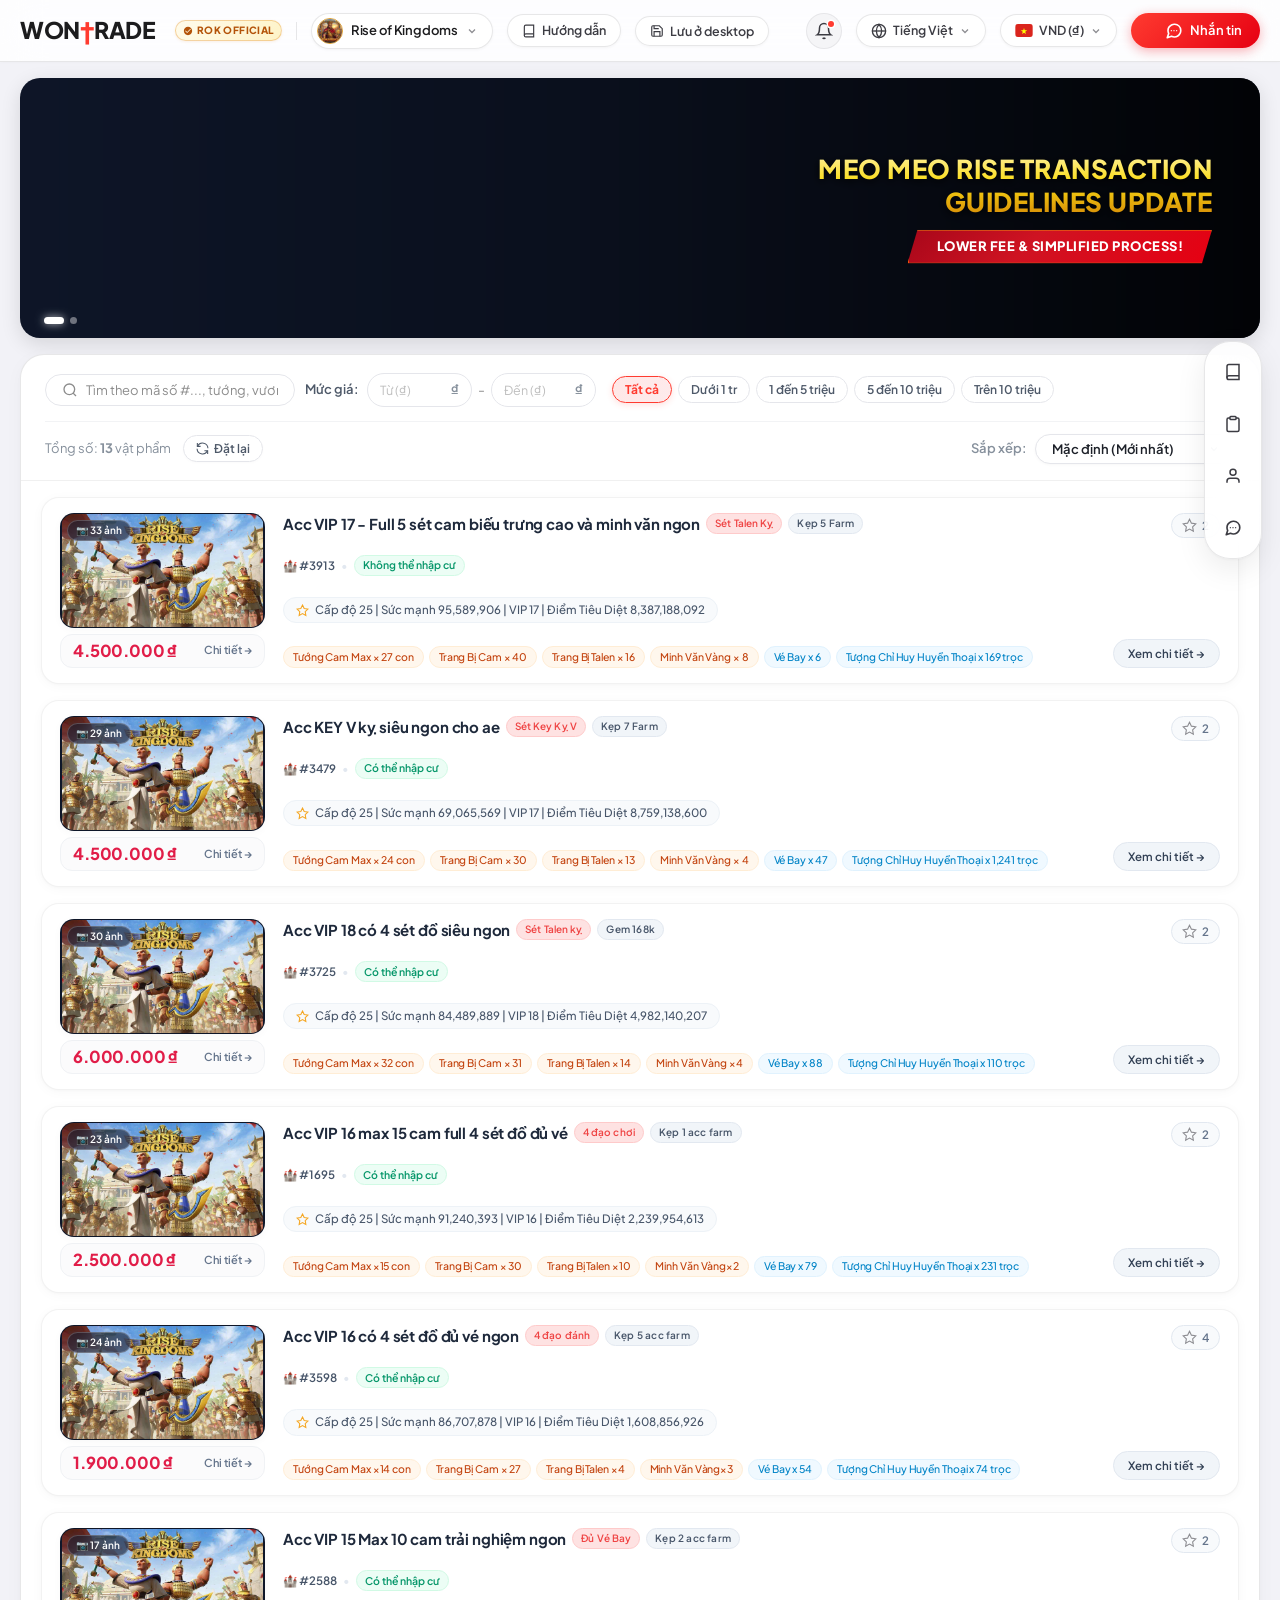
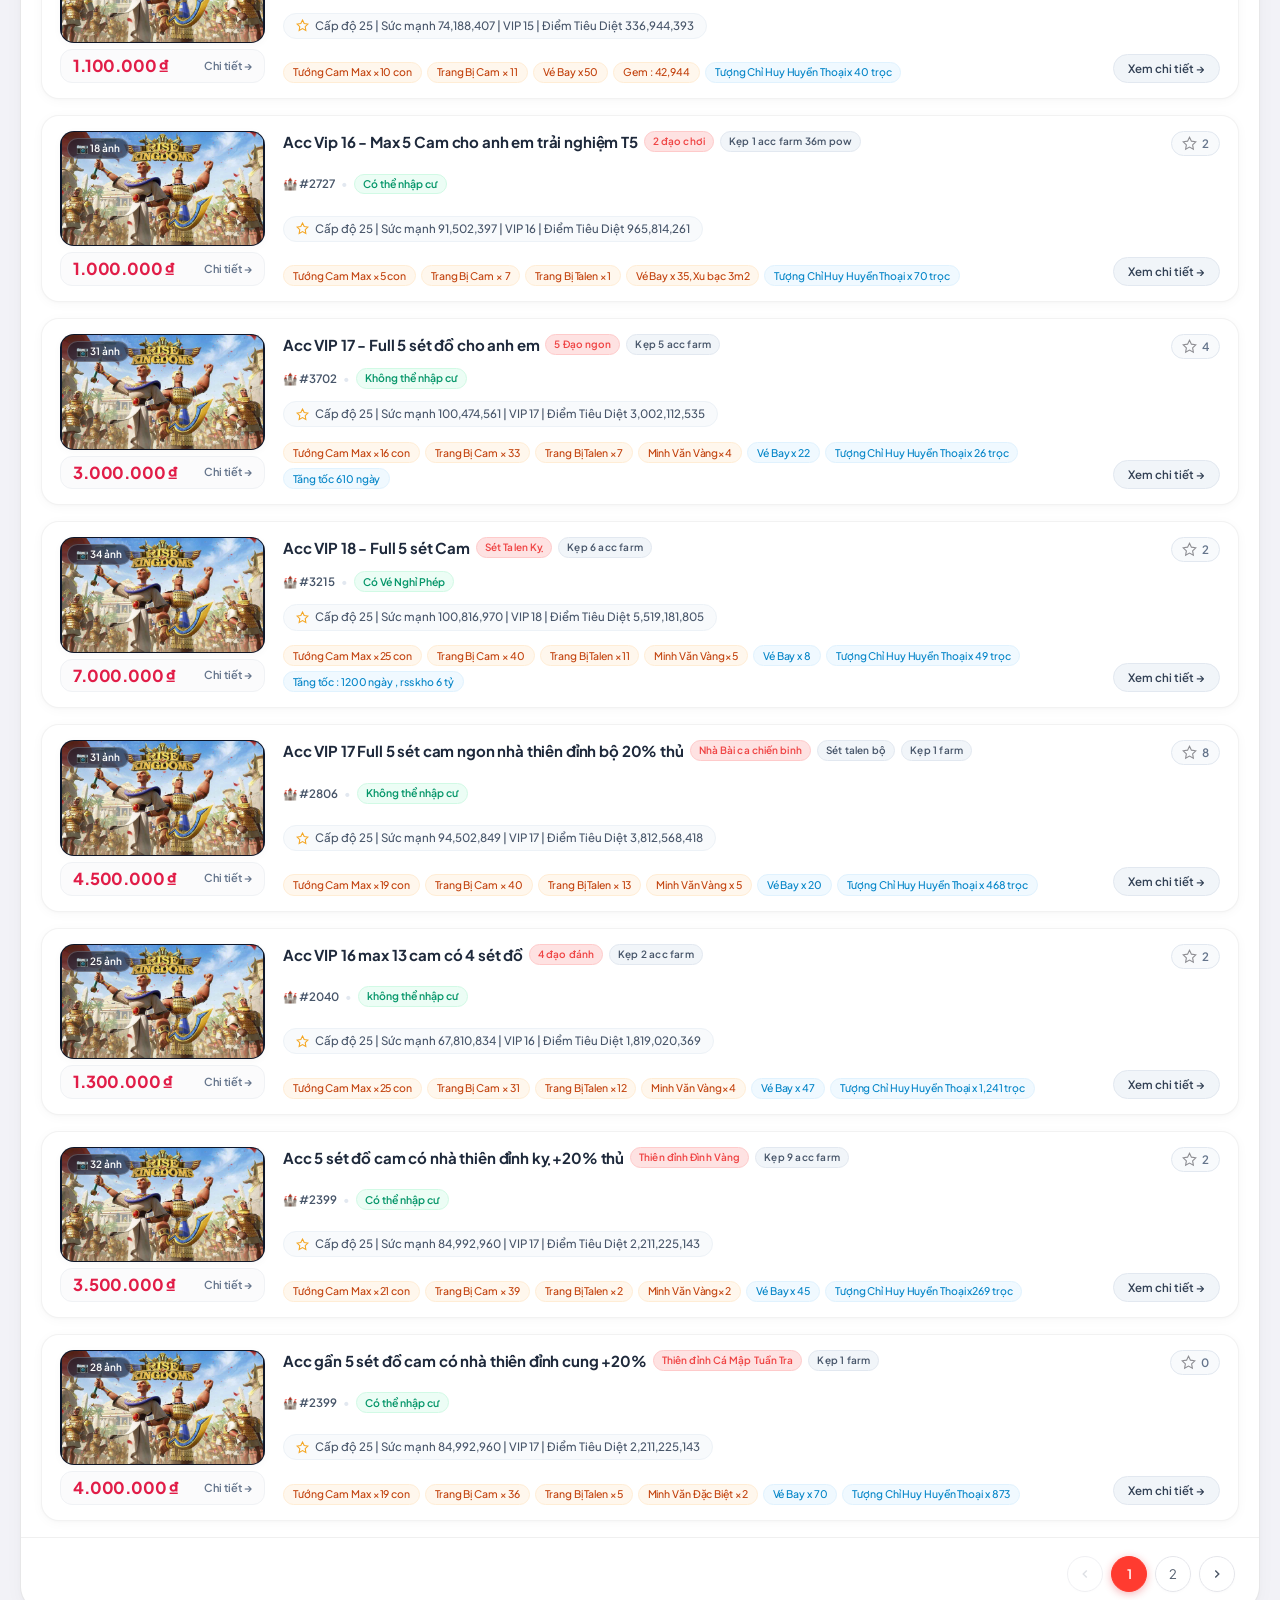
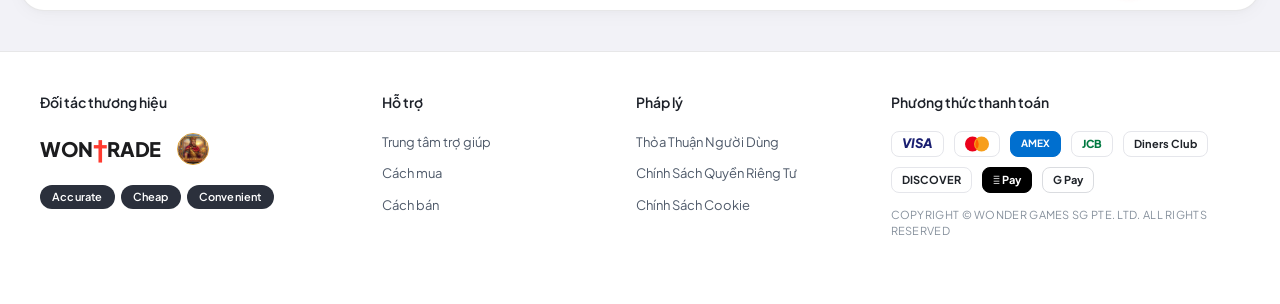
==== commit 33388937: "Admin Edge-SSG: Cập nhật cấu hình index.html (13:22:17 30/10/2026)" ====
--- a/index.html
+++ b/index.html
@@ -862,7 +862,7 @@
 
           <div class="filter-row-bottom">
             <div class="filter-bottom-left">
-              <span>Tổng số: <strong class="item-count-val">12</strong> vật phẩm</span>
+              <span>Tổng số: <strong class="item-count-val">13</strong> vật phẩm</span>
               <button type="button" id="resetFilterBtn" class="btn-reset-filter" onclick="resetFilters()" title="Đặt lại bộ lọc">
                 <svg width="13" height="13" viewBox="0 0 24 24" fill="none" stroke="currentColor" stroke-width="2">
                   <path d="M2.5 2v6h6M21.5 22v-6h-6"></path>
@@ -946,7 +946,7 @@
           </div>
 
           <div class="mobile-filter-subrow">
-            <div>Tổng số: <strong class="item-count-val">12</strong> vật phẩm</div>
+            <div>Tổng số: <strong class="item-count-val">13</strong> vật phẩm</div>
             <button type="button" class="btn-reset-filter mobile-reset-btn" onclick="resetFilters()">
               Đặt lại
             </button>
@@ -1162,6 +1162,8 @@
     <!-- DỮ LIỆU CẤU HÌNH GIAO DIỆN & SEO (EDGE-SSG TRÁO TRỰC TIẾP QUA CLOUDFLARE WORKER) -->
     <!-- DỮ LIỆU CẤU HÌNH GIAO DIỆN & SEO (EDGE-SSG TRÁO TRỰC TIẾP QUA CLOUDFLARE WORKER) -->
     <!-- DỮ LIỆU CẤU HÌNH GIAO DIỆN & SEO (EDGE-SSG TRÁO TRỰC TIẾP QUA CLOUDFLARE WORKER) -->
+    <!-- DỮ LIỆU CẤU HÌNH GIAO DIỆN & SEO (EDGE-SSG TRÁO TRỰC TIẾP QUA CLOUDFLARE WORKER) -->
+    <!-- DỮ LIỆU CẤU HÌNH GIAO DIỆN & SEO (EDGE-SSG TRÁO TRỰC TIẾP QUA CLOUDFLARE WORKER) -->
     <!-- DỮ LIỆU CẤU HÌNH GIAO DIỆN & SEO (EDGE-SSG TRÁO TRỰC TIẾP QUA CLOUDFLARE WORKER) -->
     <!-- DỮ LIỆU CẤU HÌNH GIAO DIỆN & SEO (EDGE-SSG TRÁO TRỰC TIẾP QUA CLOUDFLARE WORKER) -->
     <!-- DỮ LIỆU CẤU HÌNH GIAO DIỆN & SEO (EDGE-SSG TRÁO TRỰC TIẾP QUA CLOUDFLARE WORKER) -->
@@ -1209,6 +1211,10 @@
       window.siteConfig = siteConfig;
     }
   </script>
+  <!-- NẠP DANH SÁCH SẢN PHẨM & ẢNH IMGBB TỪ FILE RIÊNG JS/LIST.JS (CHỐNG CACHE TRÌNH DUYỆT) -->
+  <script src="js/list.js?v=1793341285154"></script>
+  <!-- NẠP DANH SÁCH SẢN PHẨM & ẢNH IMGBB TỪ FILE RIÊNG JS/LIST.JS (CHỐNG CACHE TRÌNH DUYỆT) -->
+  <script src="js/list.js?v=1793337911861"></script>
   <!-- NẠP DANH SÁCH SẢN PHẨM & ẢNH IMGBB TỪ FILE RIÊNG JS/LIST.JS (CHỐNG CACHE TRÌNH DUYỆT) -->
   <script src="js/list.js?v=1793337903427"></script>
   <!-- NẠP DANH SÁCH SẢN PHẨM & ẢNH IMGBB TỪ FILE RIÊNG JS/LIST.JS (CHỐNG CACHE TRÌNH DUYỆT) -->
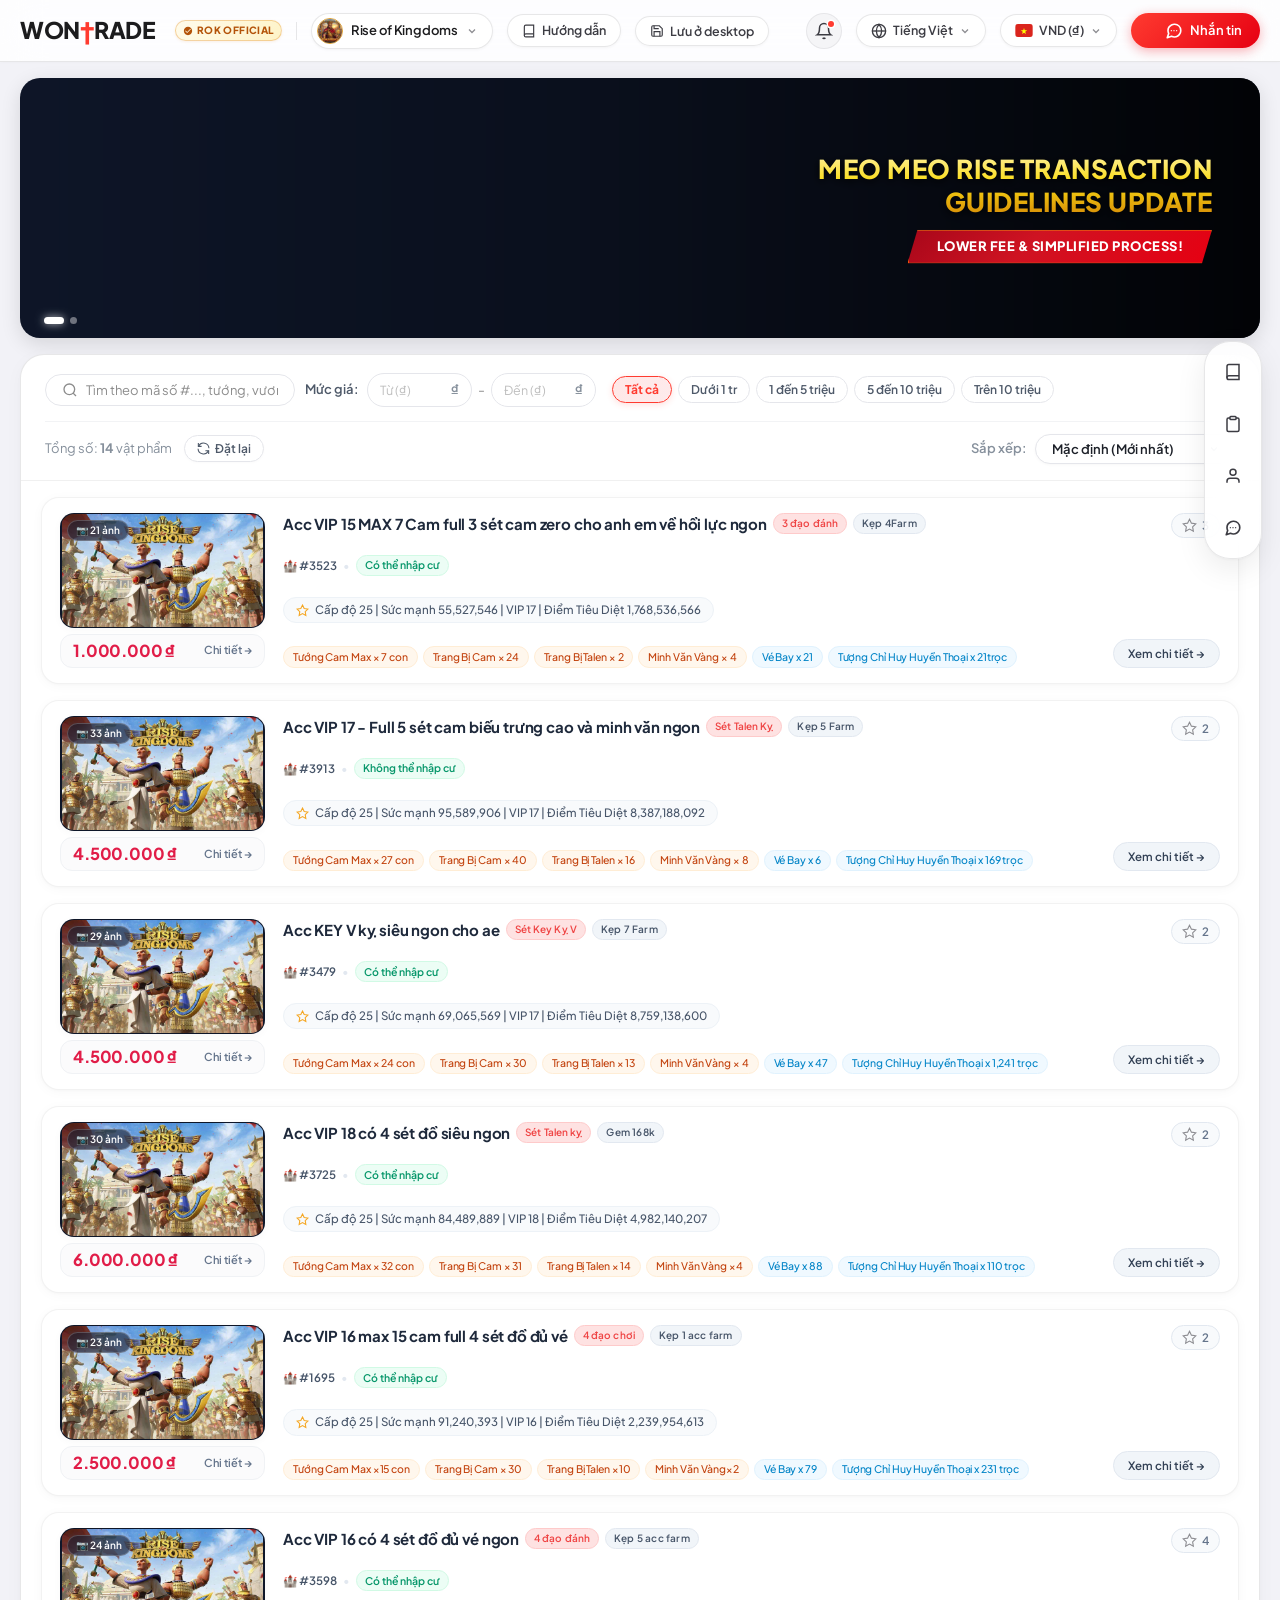
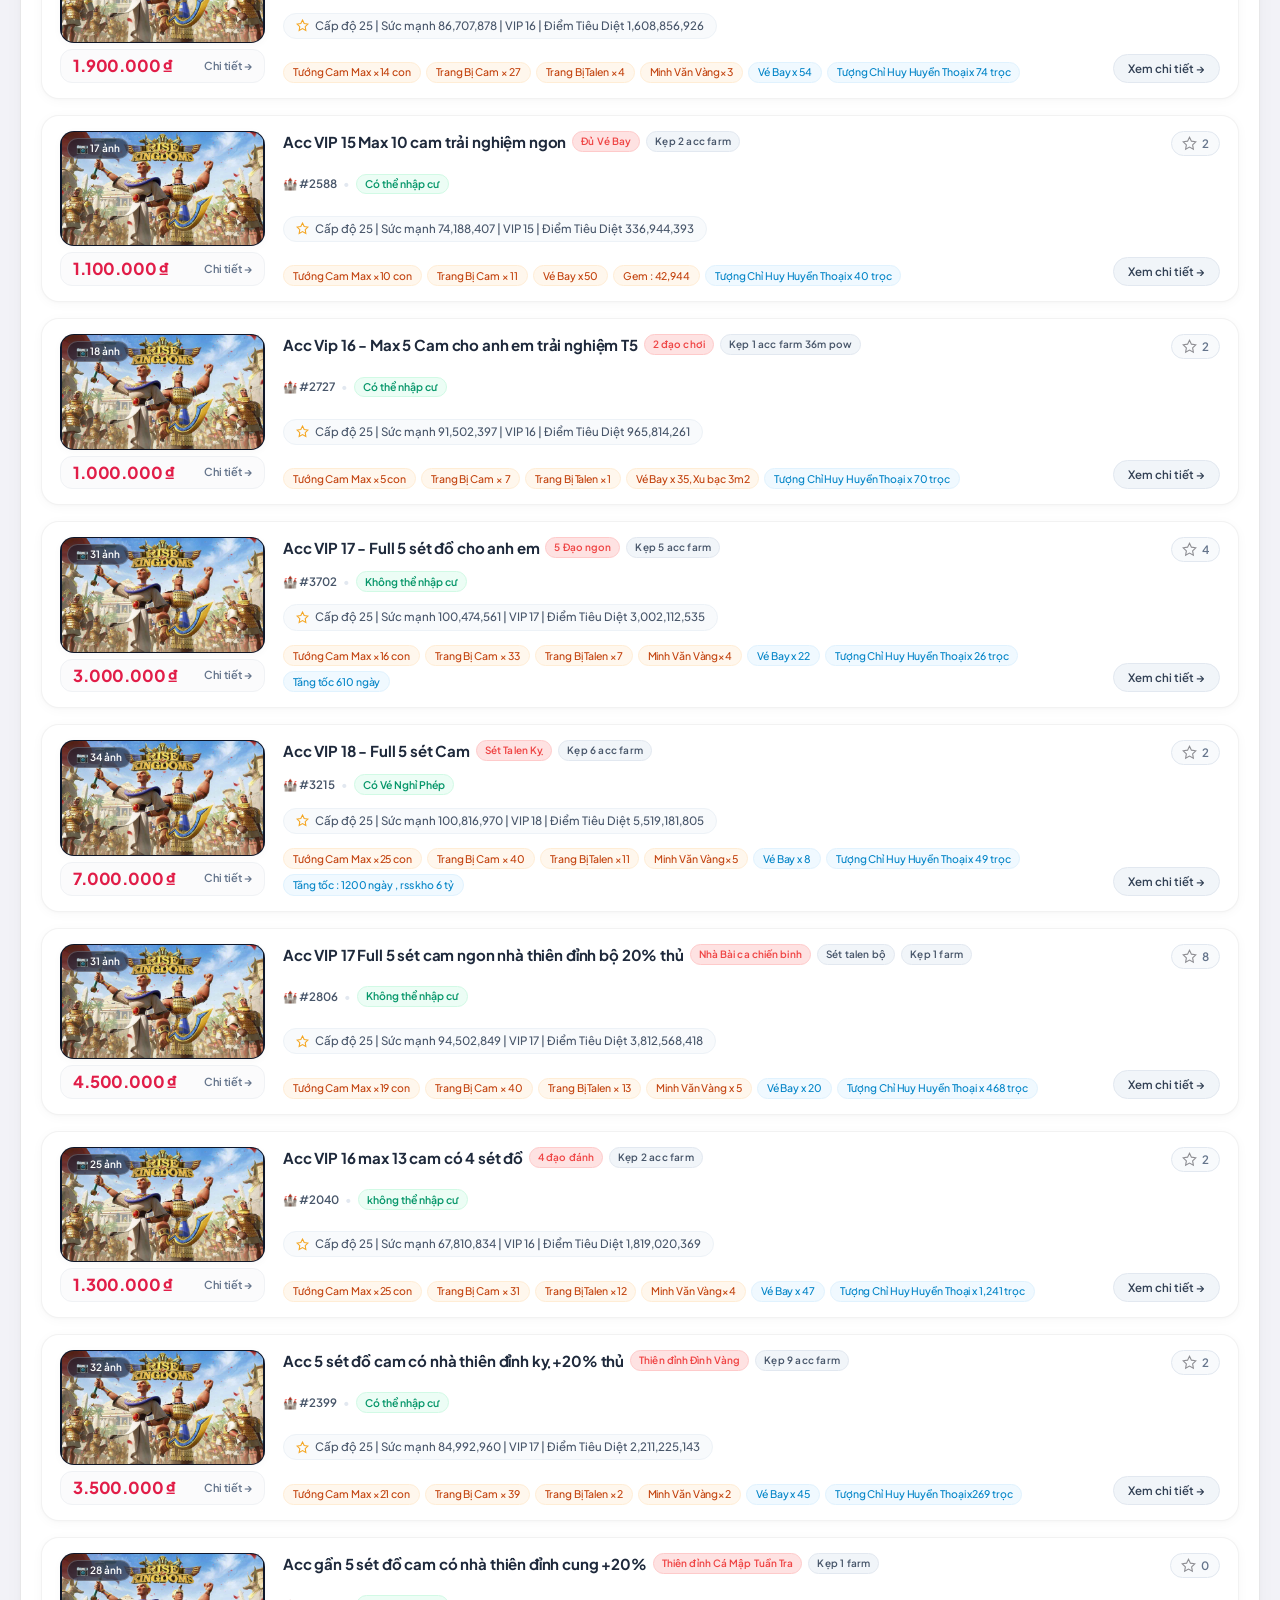
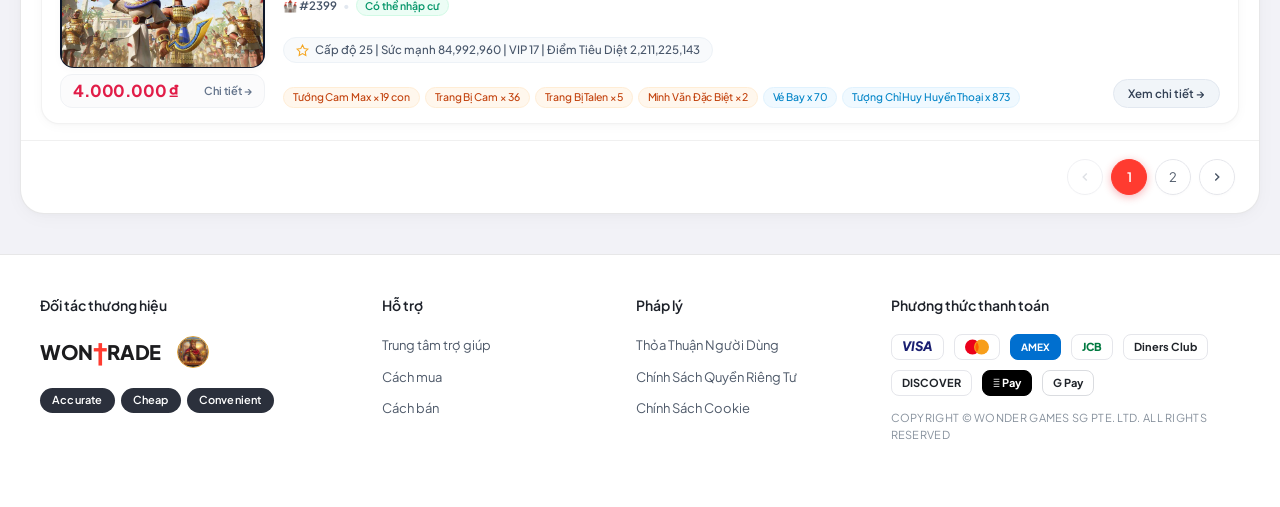
==== commit a7f77798: "Admin Edge-SSG: Cập nhật cấu hình index.html (19:51:05 30/10/2026)" ====
--- a/index.html
+++ b/index.html
@@ -862,7 +862,7 @@
 
           <div class="filter-row-bottom">
             <div class="filter-bottom-left">
-              <span>Tổng số: <strong class="item-count-val">13</strong> vật phẩm</span>
+              <span>Tổng số: <strong class="item-count-val">14</strong> vật phẩm</span>
               <button type="button" id="resetFilterBtn" class="btn-reset-filter" onclick="resetFilters()" title="Đặt lại bộ lọc">
                 <svg width="13" height="13" viewBox="0 0 24 24" fill="none" stroke="currentColor" stroke-width="2">
                   <path d="M2.5 2v6h6M21.5 22v-6h-6"></path>
@@ -946,7 +946,7 @@
           </div>
 
           <div class="mobile-filter-subrow">
-            <div>Tổng số: <strong class="item-count-val">13</strong> vật phẩm</div>
+            <div>Tổng số: <strong class="item-count-val">14</strong> vật phẩm</div>
             <button type="button" class="btn-reset-filter mobile-reset-btn" onclick="resetFilters()">
               Đặt lại
             </button>
@@ -1162,6 +1162,7 @@
     <!-- DỮ LIỆU CẤU HÌNH GIAO DIỆN & SEO (EDGE-SSG TRÁO TRỰC TIẾP QUA CLOUDFLARE WORKER) -->
     <!-- DỮ LIỆU CẤU HÌNH GIAO DIỆN & SEO (EDGE-SSG TRÁO TRỰC TIẾP QUA CLOUDFLARE WORKER) -->
     <!-- DỮ LIỆU CẤU HÌNH GIAO DIỆN & SEO (EDGE-SSG TRÁO TRỰC TIẾP QUA CLOUDFLARE WORKER) -->
+    <!-- DỮ LIỆU CẤU HÌNH GIAO DIỆN & SEO (EDGE-SSG TRÁO TRỰC TIẾP QUA CLOUDFLARE WORKER) -->
     <!-- DỮ LIỆU CẤU HÌNH GIAO DIỆN & SEO (EDGE-SSG TRÁO TRỰC TIẾP QUA CLOUDFLARE WORKER) -->
     <!-- DỮ LIỆU CẤU HÌNH GIAO DIỆN & SEO (EDGE-SSG TRÁO TRỰC TIẾP QUA CLOUDFLARE WORKER) -->
     <!-- DỮ LIỆU CẤU HÌNH GIAO DIỆN & SEO (EDGE-SSG TRÁO TRỰC TIẾP QUA CLOUDFLARE WORKER) -->
@@ -1211,6 +1212,8 @@
       window.siteConfig = siteConfig;
     }
   </script>
+  <!-- NẠP DANH SÁCH SẢN PHẨM & ẢNH IMGBB TỪ FILE RIÊNG JS/LIST.JS (CHỐNG CACHE TRÌNH DUYỆT) -->
+  <script src="js/list.js?v=1793364611565"></script>
   <!-- NẠP DANH SÁCH SẢN PHẨM & ẢNH IMGBB TỪ FILE RIÊNG JS/LIST.JS (CHỐNG CACHE TRÌNH DUYỆT) -->
   <script src="js/list.js?v=1793341285154"></script>
   <!-- NẠP DANH SÁCH SẢN PHẨM & ẢNH IMGBB TỪ FILE RIÊNG JS/LIST.JS (CHỐNG CACHE TRÌNH DUYỆT) -->
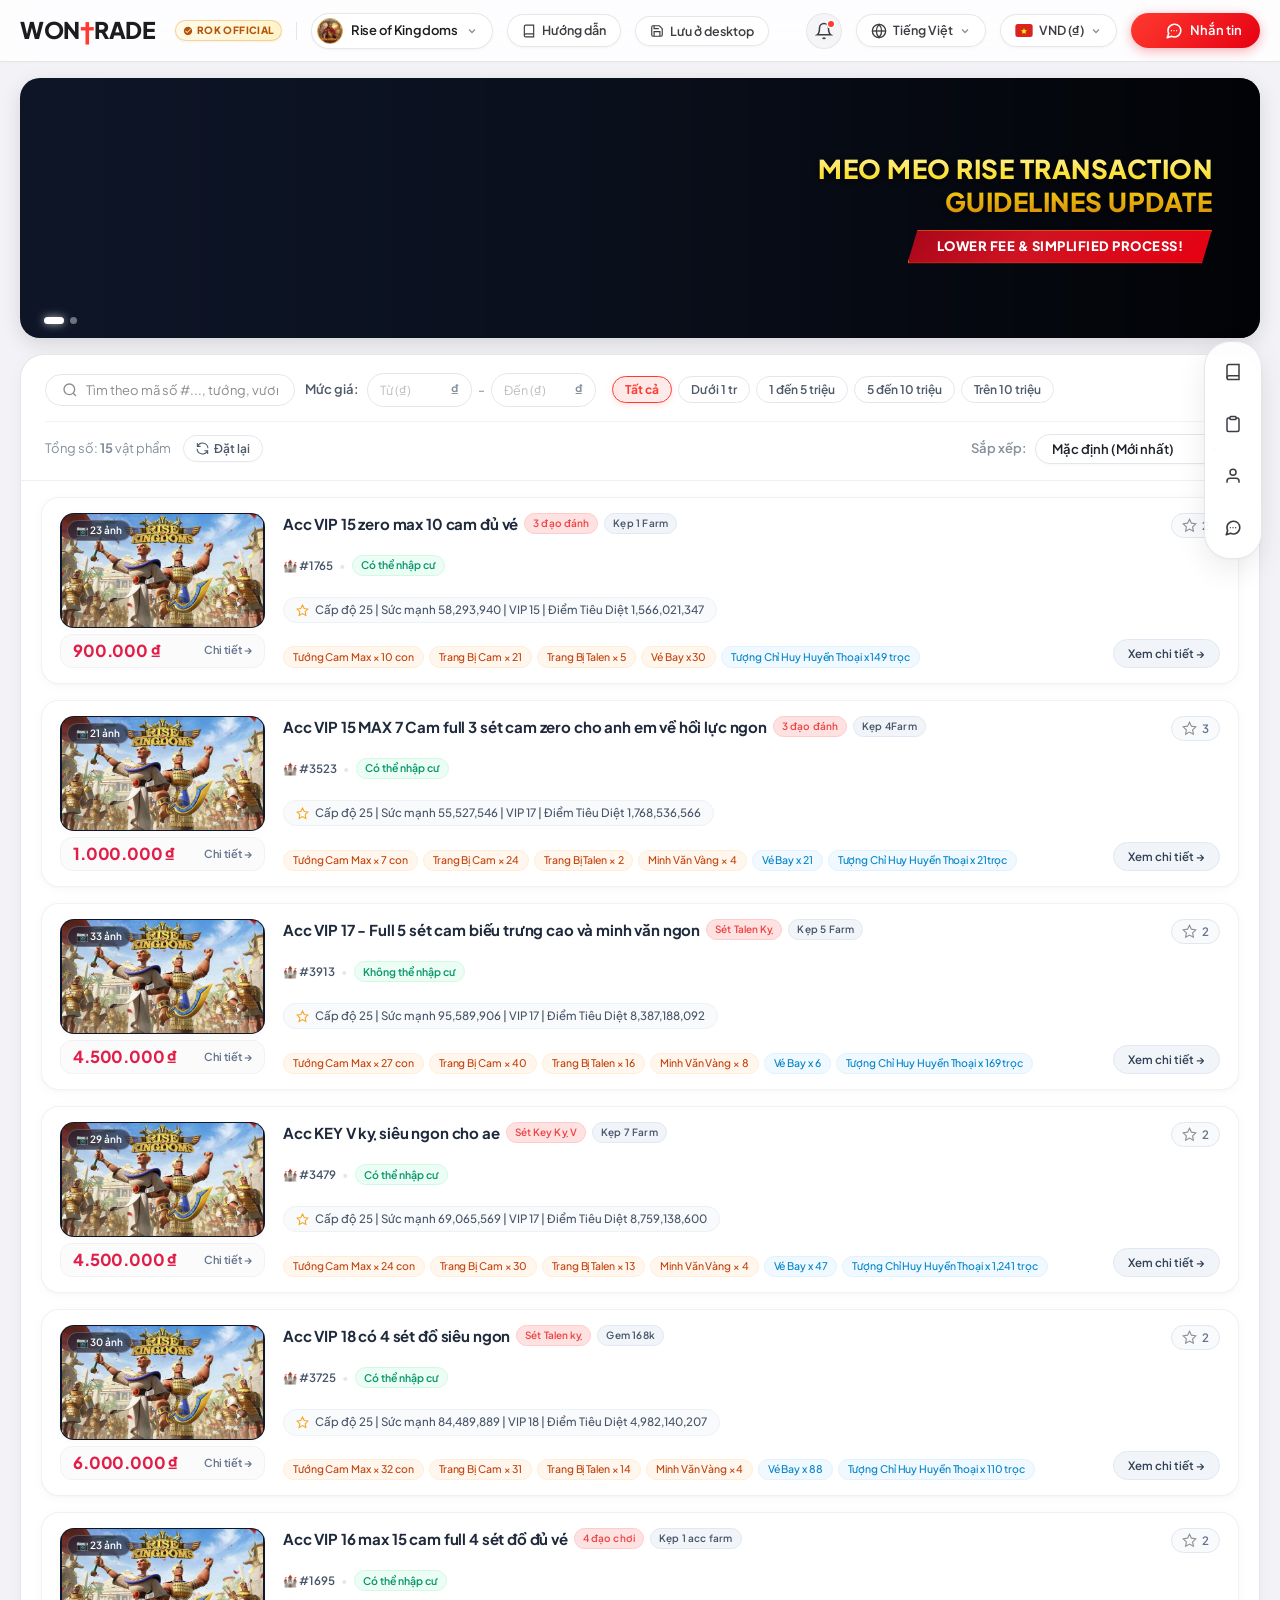
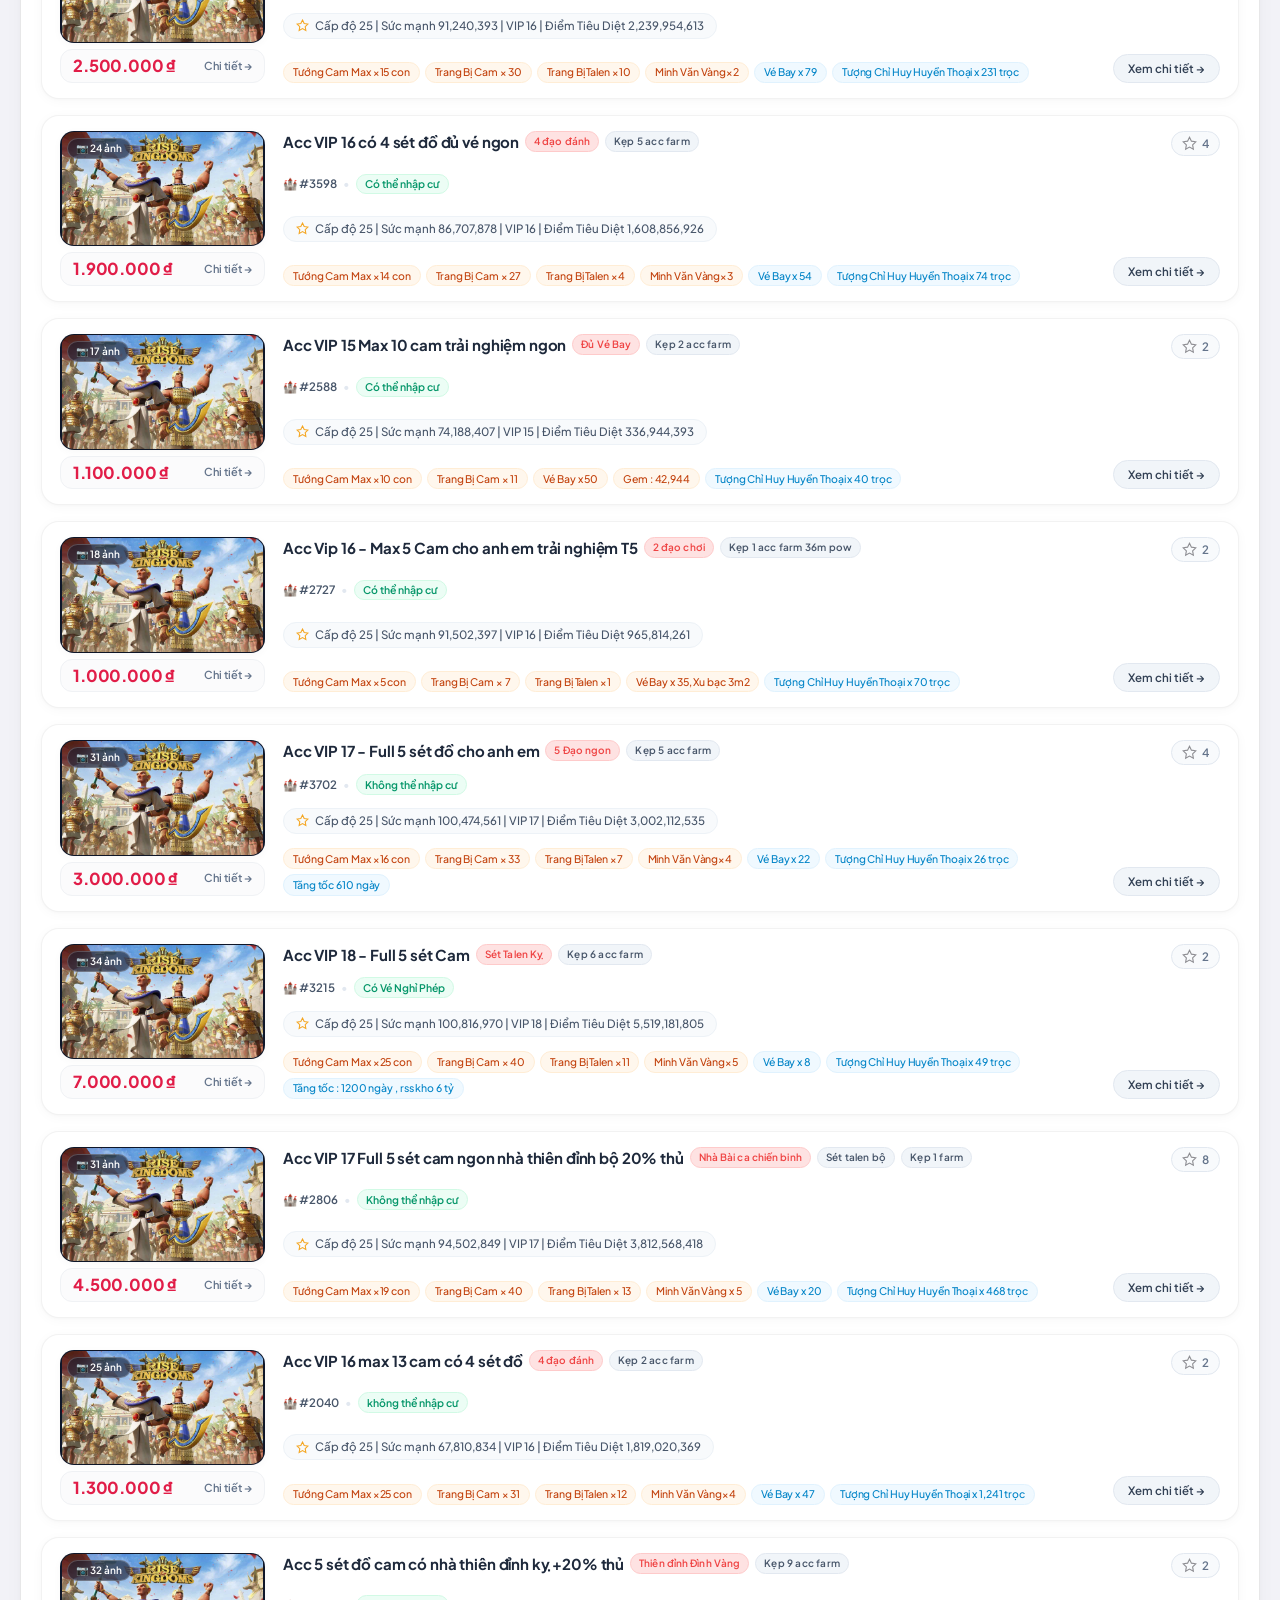
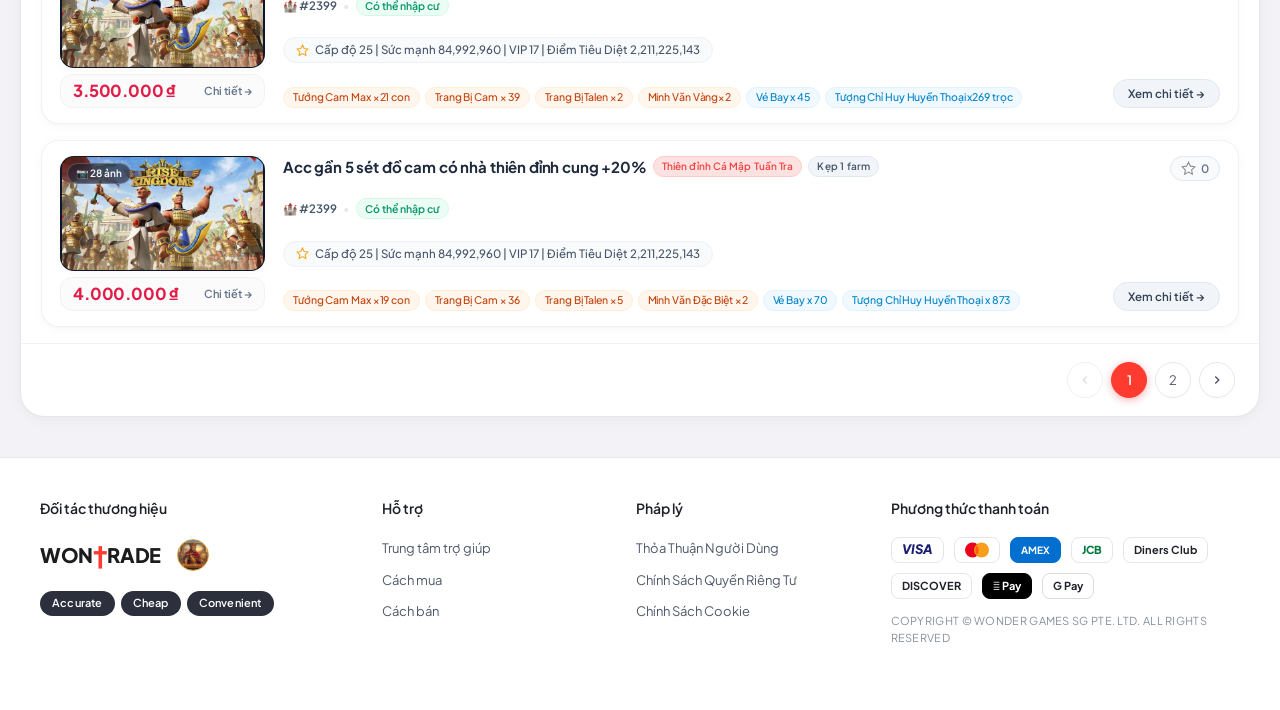
==== commit 7ec88c1a: "Admin Edge-SSG: Cập nhật cấu hình index.html (20:43:08 30/10/2026)" ====
--- a/index.html
+++ b/index.html
@@ -862,7 +862,7 @@
 
           <div class="filter-row-bottom">
             <div class="filter-bottom-left">
-              <span>Tổng số: <strong class="item-count-val">14</strong> vật phẩm</span>
+              <span>Tổng số: <strong class="item-count-val">15</strong> vật phẩm</span>
               <button type="button" id="resetFilterBtn" class="btn-reset-filter" onclick="resetFilters()" title="Đặt lại bộ lọc">
                 <svg width="13" height="13" viewBox="0 0 24 24" fill="none" stroke="currentColor" stroke-width="2">
                   <path d="M2.5 2v6h6M21.5 22v-6h-6"></path>
@@ -946,7 +946,7 @@
           </div>
 
           <div class="mobile-filter-subrow">
-            <div>Tổng số: <strong class="item-count-val">14</strong> vật phẩm</div>
+            <div>Tổng số: <strong class="item-count-val">15</strong> vật phẩm</div>
             <button type="button" class="btn-reset-filter mobile-reset-btn" onclick="resetFilters()">
               Đặt lại
             </button>
@@ -1162,6 +1162,7 @@
     <!-- DỮ LIỆU CẤU HÌNH GIAO DIỆN & SEO (EDGE-SSG TRÁO TRỰC TIẾP QUA CLOUDFLARE WORKER) -->
     <!-- DỮ LIỆU CẤU HÌNH GIAO DIỆN & SEO (EDGE-SSG TRÁO TRỰC TIẾP QUA CLOUDFLARE WORKER) -->
     <!-- DỮ LIỆU CẤU HÌNH GIAO DIỆN & SEO (EDGE-SSG TRÁO TRỰC TIẾP QUA CLOUDFLARE WORKER) -->
+    <!-- DỮ LIỆU CẤU HÌNH GIAO DIỆN & SEO (EDGE-SSG TRÁO TRỰC TIẾP QUA CLOUDFLARE WORKER) -->
     <!-- DỮ LIỆU CẤU HÌNH GIAO DIỆN & SEO (EDGE-SSG TRÁO TRỰC TIẾP QUA CLOUDFLARE WORKER) -->
     <!-- DỮ LIỆU CẤU HÌNH GIAO DIỆN & SEO (EDGE-SSG TRÁO TRỰC TIẾP QUA CLOUDFLARE WORKER) -->
     <!-- DỮ LIỆU CẤU HÌNH GIAO DIỆN & SEO (EDGE-SSG TRÁO TRỰC TIẾP QUA CLOUDFLARE WORKER) -->
@@ -1212,6 +1213,8 @@
       window.siteConfig = siteConfig;
     }
   </script>
+  <!-- NẠP DANH SÁCH SẢN PHẨM & ẢNH IMGBB TỪ FILE RIÊNG JS/LIST.JS (CHỐNG CACHE TRÌNH DUYỆT) -->
+  <script src="js/list.js?v=1793367735022"></script>
   <!-- NẠP DANH SÁCH SẢN PHẨM & ẢNH IMGBB TỪ FILE RIÊNG JS/LIST.JS (CHỐNG CACHE TRÌNH DUYỆT) -->
   <script src="js/list.js?v=1793364611565"></script>
   <!-- NẠP DANH SÁCH SẢN PHẨM & ẢNH IMGBB TỪ FILE RIÊNG JS/LIST.JS (CHỐNG CACHE TRÌNH DUYỆT) -->
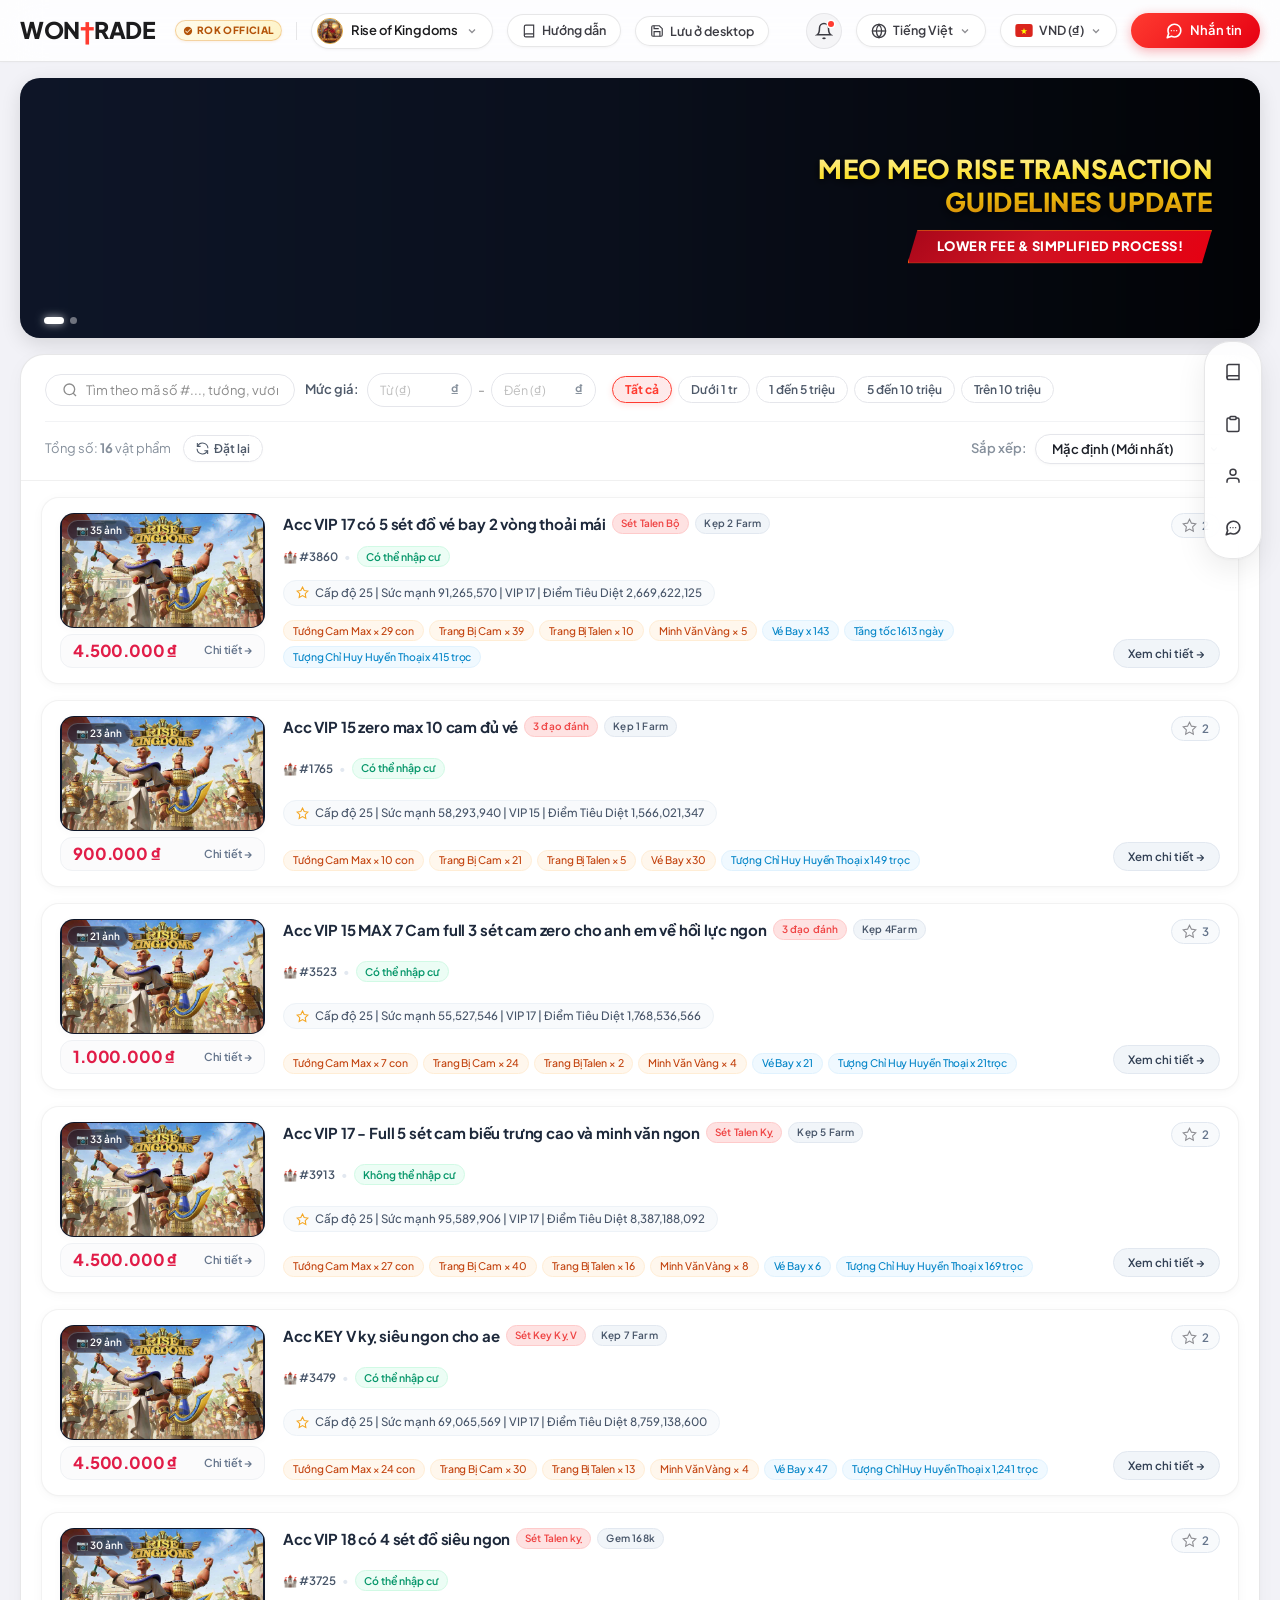
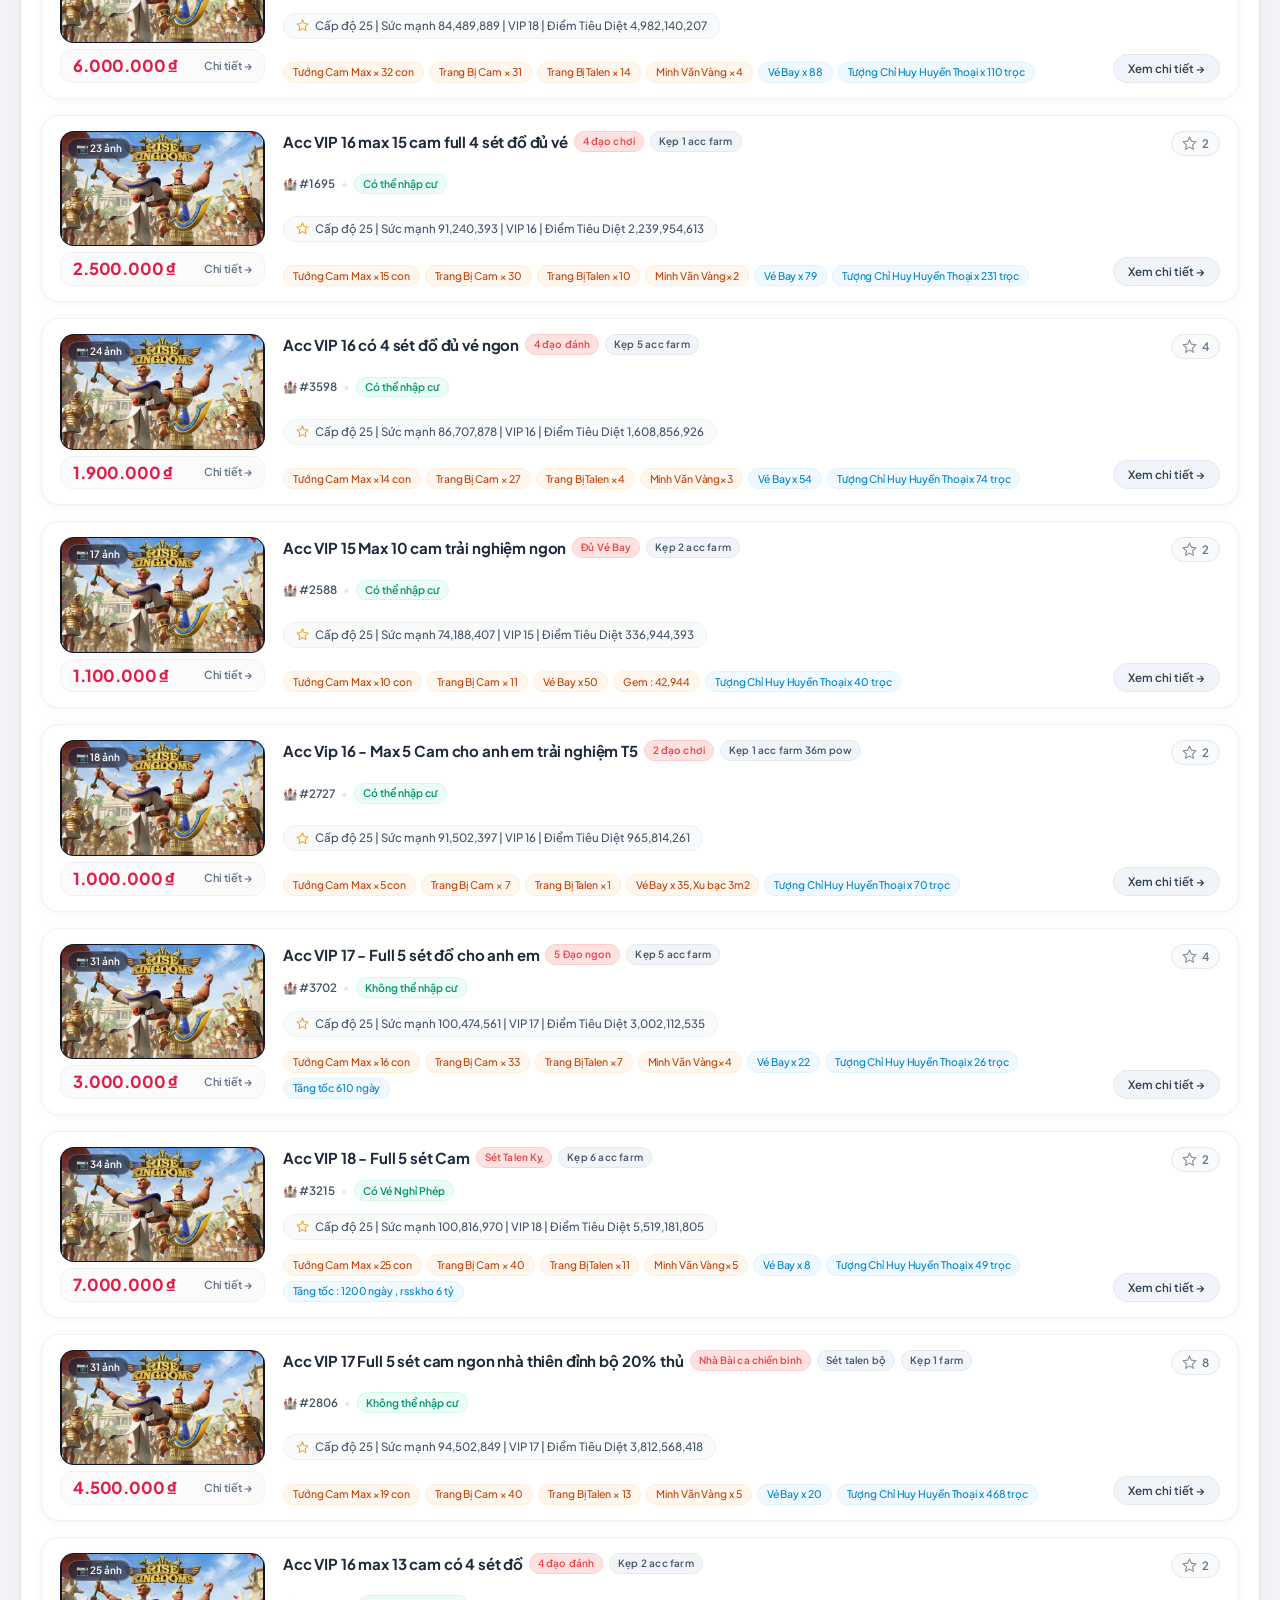
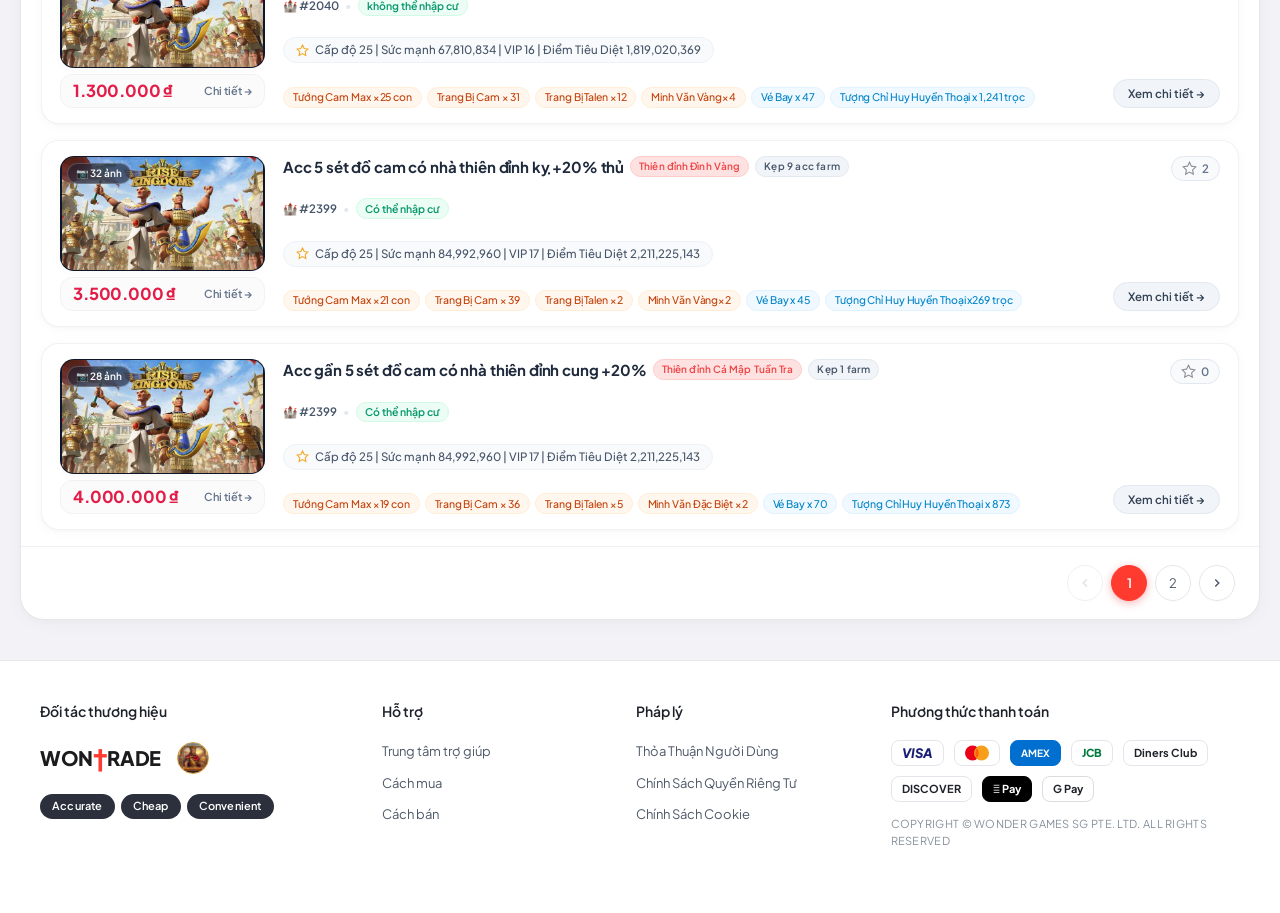
==== commit 11c0c395: "Admin Edge-SSG: Cập nhật cấu hình index.html (21:04:54 30/10/2026)" ====
--- a/index.html
+++ b/index.html
@@ -862,7 +862,7 @@
 
           <div class="filter-row-bottom">
             <div class="filter-bottom-left">
-              <span>Tổng số: <strong class="item-count-val">15</strong> vật phẩm</span>
+              <span>Tổng số: <strong class="item-count-val">16</strong> vật phẩm</span>
               <button type="button" id="resetFilterBtn" class="btn-reset-filter" onclick="resetFilters()" title="Đặt lại bộ lọc">
                 <svg width="13" height="13" viewBox="0 0 24 24" fill="none" stroke="currentColor" stroke-width="2">
                   <path d="M2.5 2v6h6M21.5 22v-6h-6"></path>
@@ -946,7 +946,7 @@
           </div>
 
           <div class="mobile-filter-subrow">
-            <div>Tổng số: <strong class="item-count-val">15</strong> vật phẩm</div>
+            <div>Tổng số: <strong class="item-count-val">16</strong> vật phẩm</div>
             <button type="button" class="btn-reset-filter mobile-reset-btn" onclick="resetFilters()">
               Đặt lại
             </button>
@@ -1162,6 +1162,8 @@
     <!-- DỮ LIỆU CẤU HÌNH GIAO DIỆN & SEO (EDGE-SSG TRÁO TRỰC TIẾP QUA CLOUDFLARE WORKER) -->
     <!-- DỮ LIỆU CẤU HÌNH GIAO DIỆN & SEO (EDGE-SSG TRÁO TRỰC TIẾP QUA CLOUDFLARE WORKER) -->
     <!-- DỮ LIỆU CẤU HÌNH GIAO DIỆN & SEO (EDGE-SSG TRÁO TRỰC TIẾP QUA CLOUDFLARE WORKER) -->
+    <!-- DỮ LIỆU CẤU HÌNH GIAO DIỆN & SEO (EDGE-SSG TRÁO TRỰC TIẾP QUA CLOUDFLARE WORKER) -->
+    <!-- DỮ LIỆU CẤU HÌNH GIAO DIỆN & SEO (EDGE-SSG TRÁO TRỰC TIẾP QUA CLOUDFLARE WORKER) -->
     <!-- DỮ LIỆU CẤU HÌNH GIAO DIỆN & SEO (EDGE-SSG TRÁO TRỰC TIẾP QUA CLOUDFLARE WORKER) -->
     <!-- DỮ LIỆU CẤU HÌNH GIAO DIỆN & SEO (EDGE-SSG TRÁO TRỰC TIẾP QUA CLOUDFLARE WORKER) -->
     <!-- DỮ LIỆU CẤU HÌNH GIAO DIỆN & SEO (EDGE-SSG TRÁO TRỰC TIẾP QUA CLOUDFLARE WORKER) -->
@@ -1213,6 +1215,10 @@
       window.siteConfig = siteConfig;
     }
   </script>
+  <!-- NẠP DANH SÁCH SẢN PHẨM & ẢNH IMGBB TỪ FILE RIÊNG JS/LIST.JS (CHỐNG CACHE TRÌNH DUYỆT) -->
+  <script src="js/list.js?v=1793369039994"></script>
+  <!-- NẠP DANH SÁCH SẢN PHẨM & ẢNH IMGBB TỪ FILE RIÊNG JS/LIST.JS (CHỐNG CACHE TRÌNH DUYỆT) -->
+  <script src="js/list.js?v=1793369019415"></script>
   <!-- NẠP DANH SÁCH SẢN PHẨM & ẢNH IMGBB TỪ FILE RIÊNG JS/LIST.JS (CHỐNG CACHE TRÌNH DUYỆT) -->
   <script src="js/list.js?v=1793367735022"></script>
   <!-- NẠP DANH SÁCH SẢN PHẨM & ẢNH IMGBB TỪ FILE RIÊNG JS/LIST.JS (CHỐNG CACHE TRÌNH DUYỆT) -->
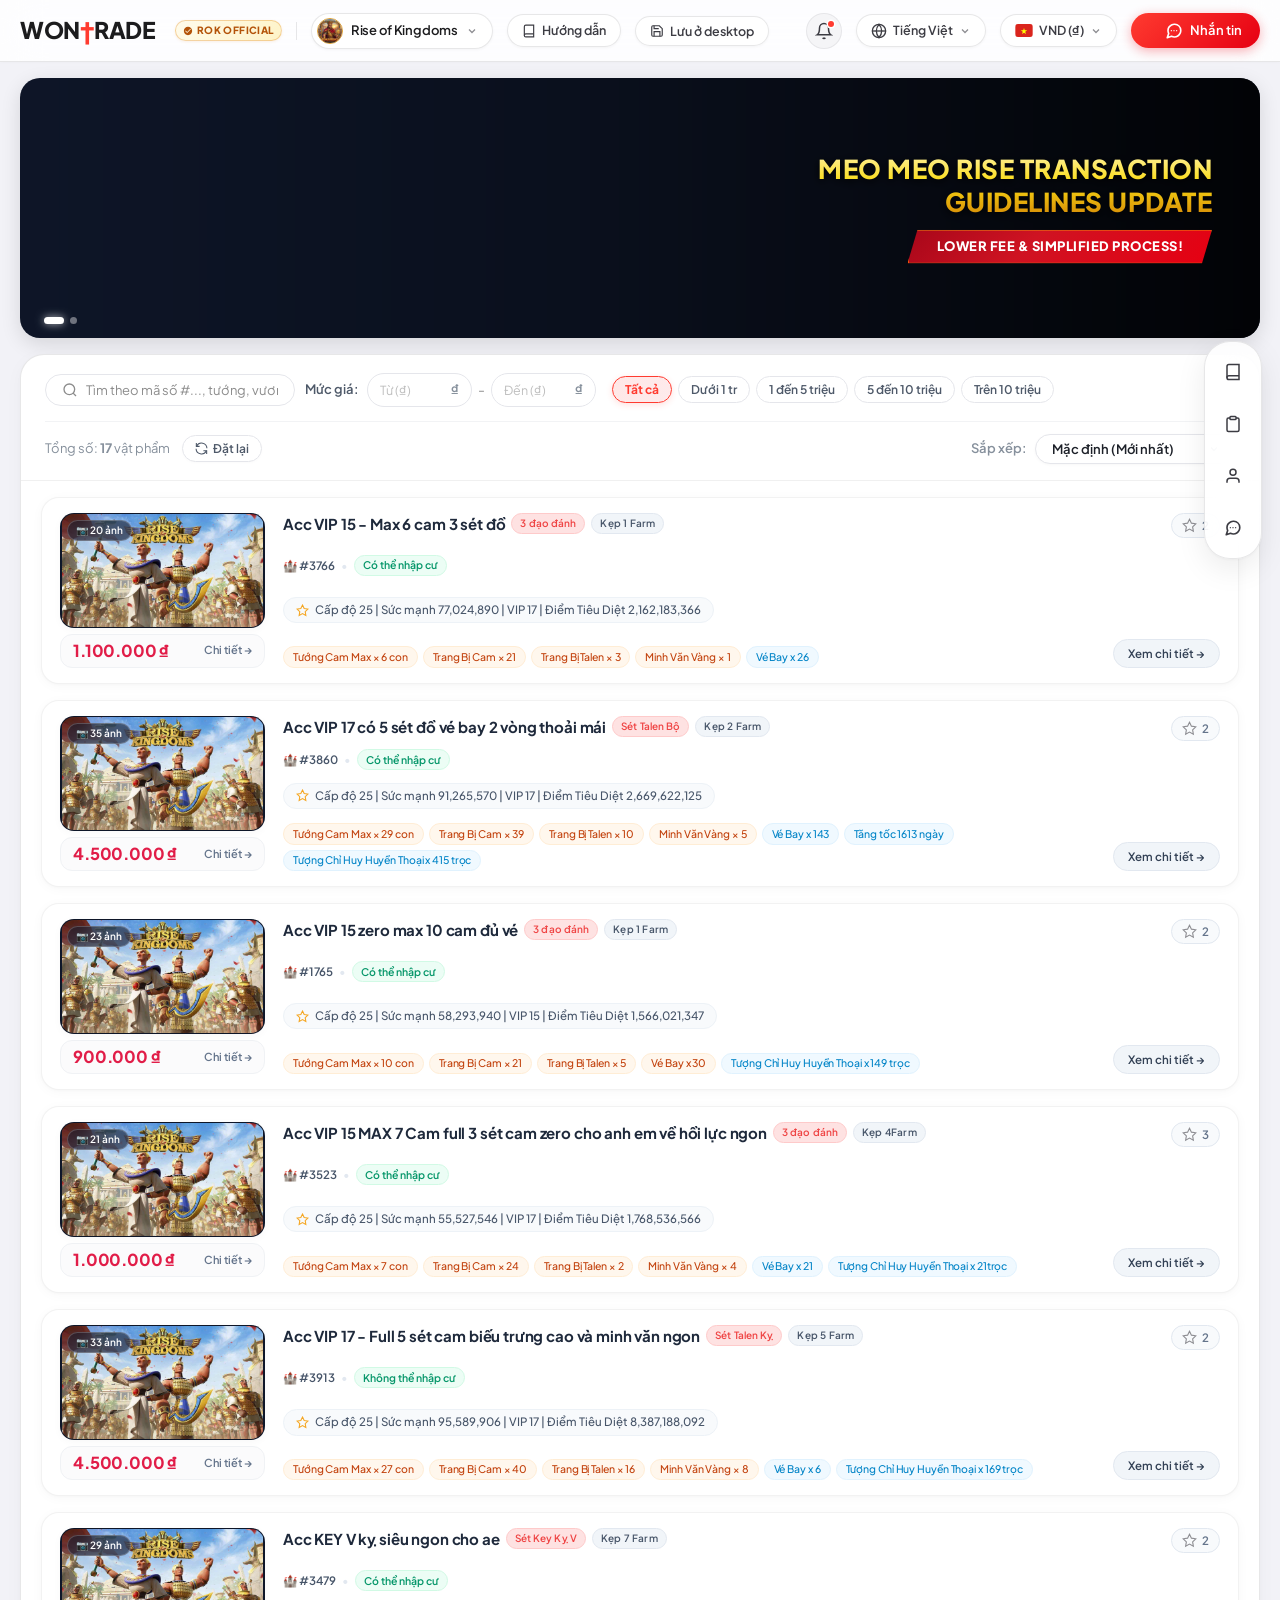
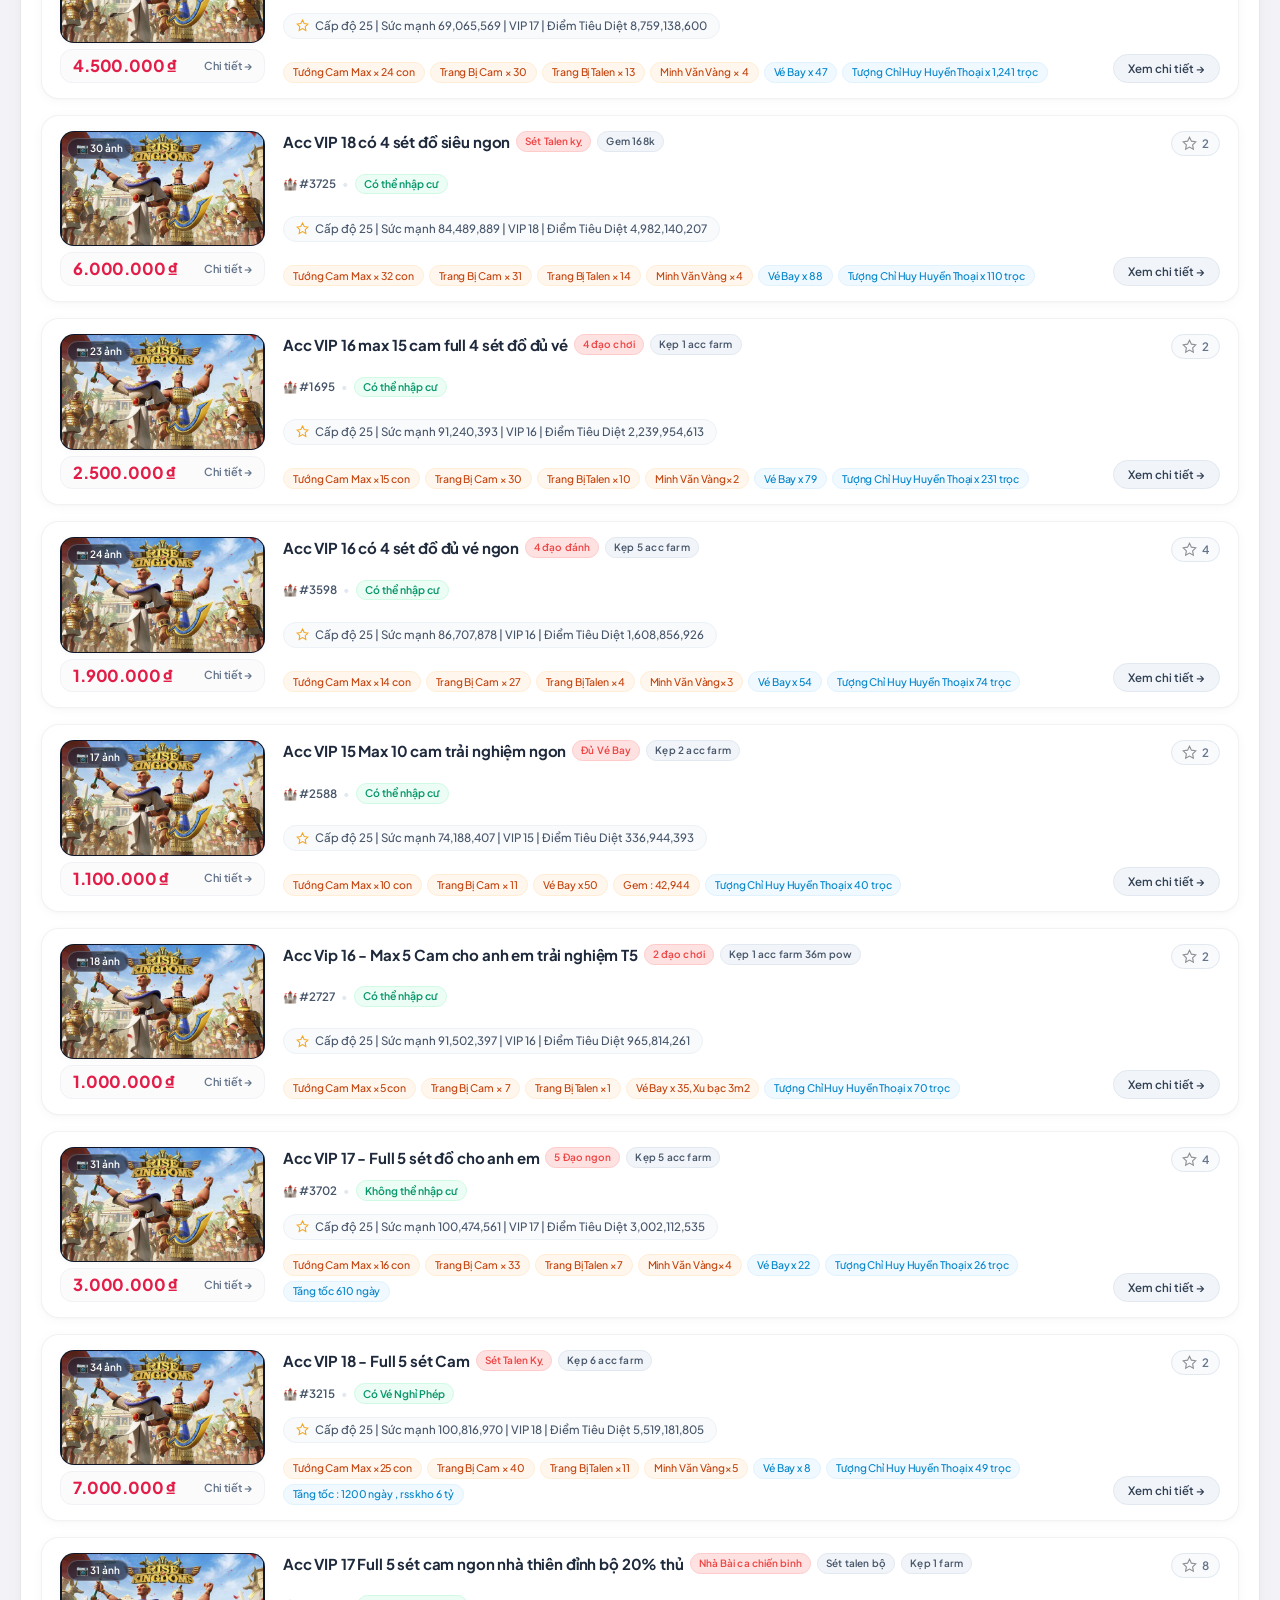
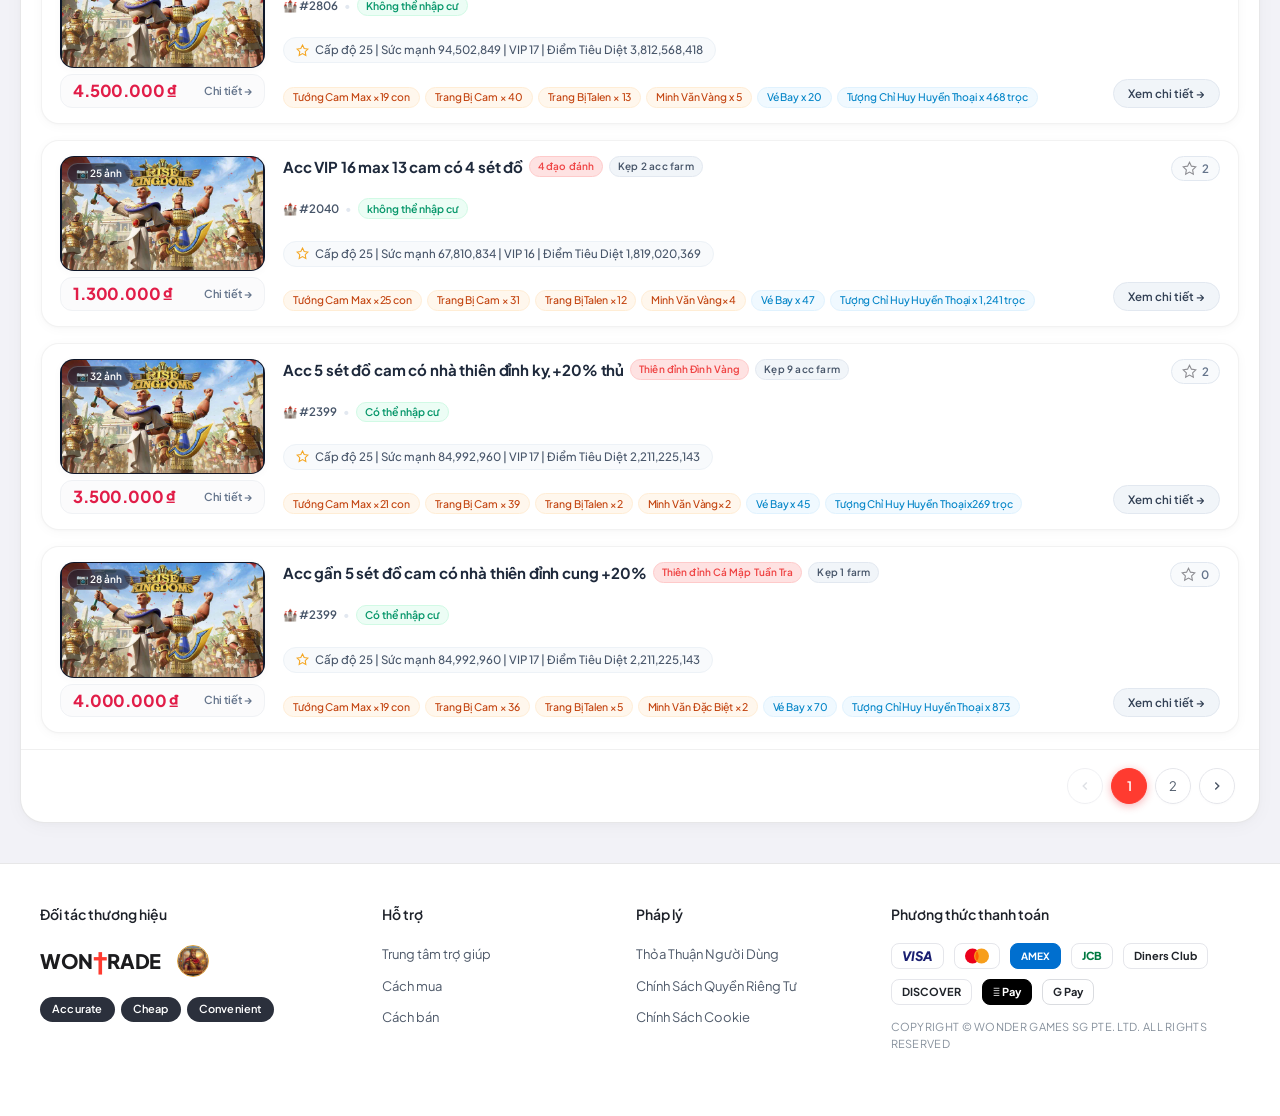
==== commit fa2acd93: "Admin Edge-SSG: Cập nhật cấu hình index.html (21:19:33 30/10/2026)" ====
--- a/index.html
+++ b/index.html
@@ -862,7 +862,7 @@
 
           <div class="filter-row-bottom">
             <div class="filter-bottom-left">
-              <span>Tổng số: <strong class="item-count-val">16</strong> vật phẩm</span>
+              <span>Tổng số: <strong class="item-count-val">17</strong> vật phẩm</span>
               <button type="button" id="resetFilterBtn" class="btn-reset-filter" onclick="resetFilters()" title="Đặt lại bộ lọc">
                 <svg width="13" height="13" viewBox="0 0 24 24" fill="none" stroke="currentColor" stroke-width="2">
                   <path d="M2.5 2v6h6M21.5 22v-6h-6"></path>
@@ -946,7 +946,7 @@
           </div>
 
           <div class="mobile-filter-subrow">
-            <div>Tổng số: <strong class="item-count-val">16</strong> vật phẩm</div>
+            <div>Tổng số: <strong class="item-count-val">17</strong> vật phẩm</div>
             <button type="button" class="btn-reset-filter mobile-reset-btn" onclick="resetFilters()">
               Đặt lại
             </button>
@@ -1162,6 +1162,7 @@
     <!-- DỮ LIỆU CẤU HÌNH GIAO DIỆN & SEO (EDGE-SSG TRÁO TRỰC TIẾP QUA CLOUDFLARE WORKER) -->
     <!-- DỮ LIỆU CẤU HÌNH GIAO DIỆN & SEO (EDGE-SSG TRÁO TRỰC TIẾP QUA CLOUDFLARE WORKER) -->
     <!-- DỮ LIỆU CẤU HÌNH GIAO DIỆN & SEO (EDGE-SSG TRÁO TRỰC TIẾP QUA CLOUDFLARE WORKER) -->
+    <!-- DỮ LIỆU CẤU HÌNH GIAO DIỆN & SEO (EDGE-SSG TRÁO TRỰC TIẾP QUA CLOUDFLARE WORKER) -->
     <!-- DỮ LIỆU CẤU HÌNH GIAO DIỆN & SEO (EDGE-SSG TRÁO TRỰC TIẾP QUA CLOUDFLARE WORKER) -->
     <!-- DỮ LIỆU CẤU HÌNH GIAO DIỆN & SEO (EDGE-SSG TRÁO TRỰC TIẾP QUA CLOUDFLARE WORKER) -->
     <!-- DỮ LIỆU CẤU HÌNH GIAO DIỆN & SEO (EDGE-SSG TRÁO TRỰC TIẾP QUA CLOUDFLARE WORKER) -->
@@ -1215,6 +1216,8 @@
       window.siteConfig = siteConfig;
     }
   </script>
+  <!-- NẠP DANH SÁCH SẢN PHẨM & ẢNH IMGBB TỪ FILE RIÊNG JS/LIST.JS (CHỐNG CACHE TRÌNH DUYỆT) -->
+  <script src="js/list.js?v=1793369919659"></script>
   <!-- NẠP DANH SÁCH SẢN PHẨM & ẢNH IMGBB TỪ FILE RIÊNG JS/LIST.JS (CHỐNG CACHE TRÌNH DUYỆT) -->
   <script src="js/list.js?v=1793369039994"></script>
   <!-- NẠP DANH SÁCH SẢN PHẨM & ẢNH IMGBB TỪ FILE RIÊNG JS/LIST.JS (CHỐNG CACHE TRÌNH DUYỆT) -->
